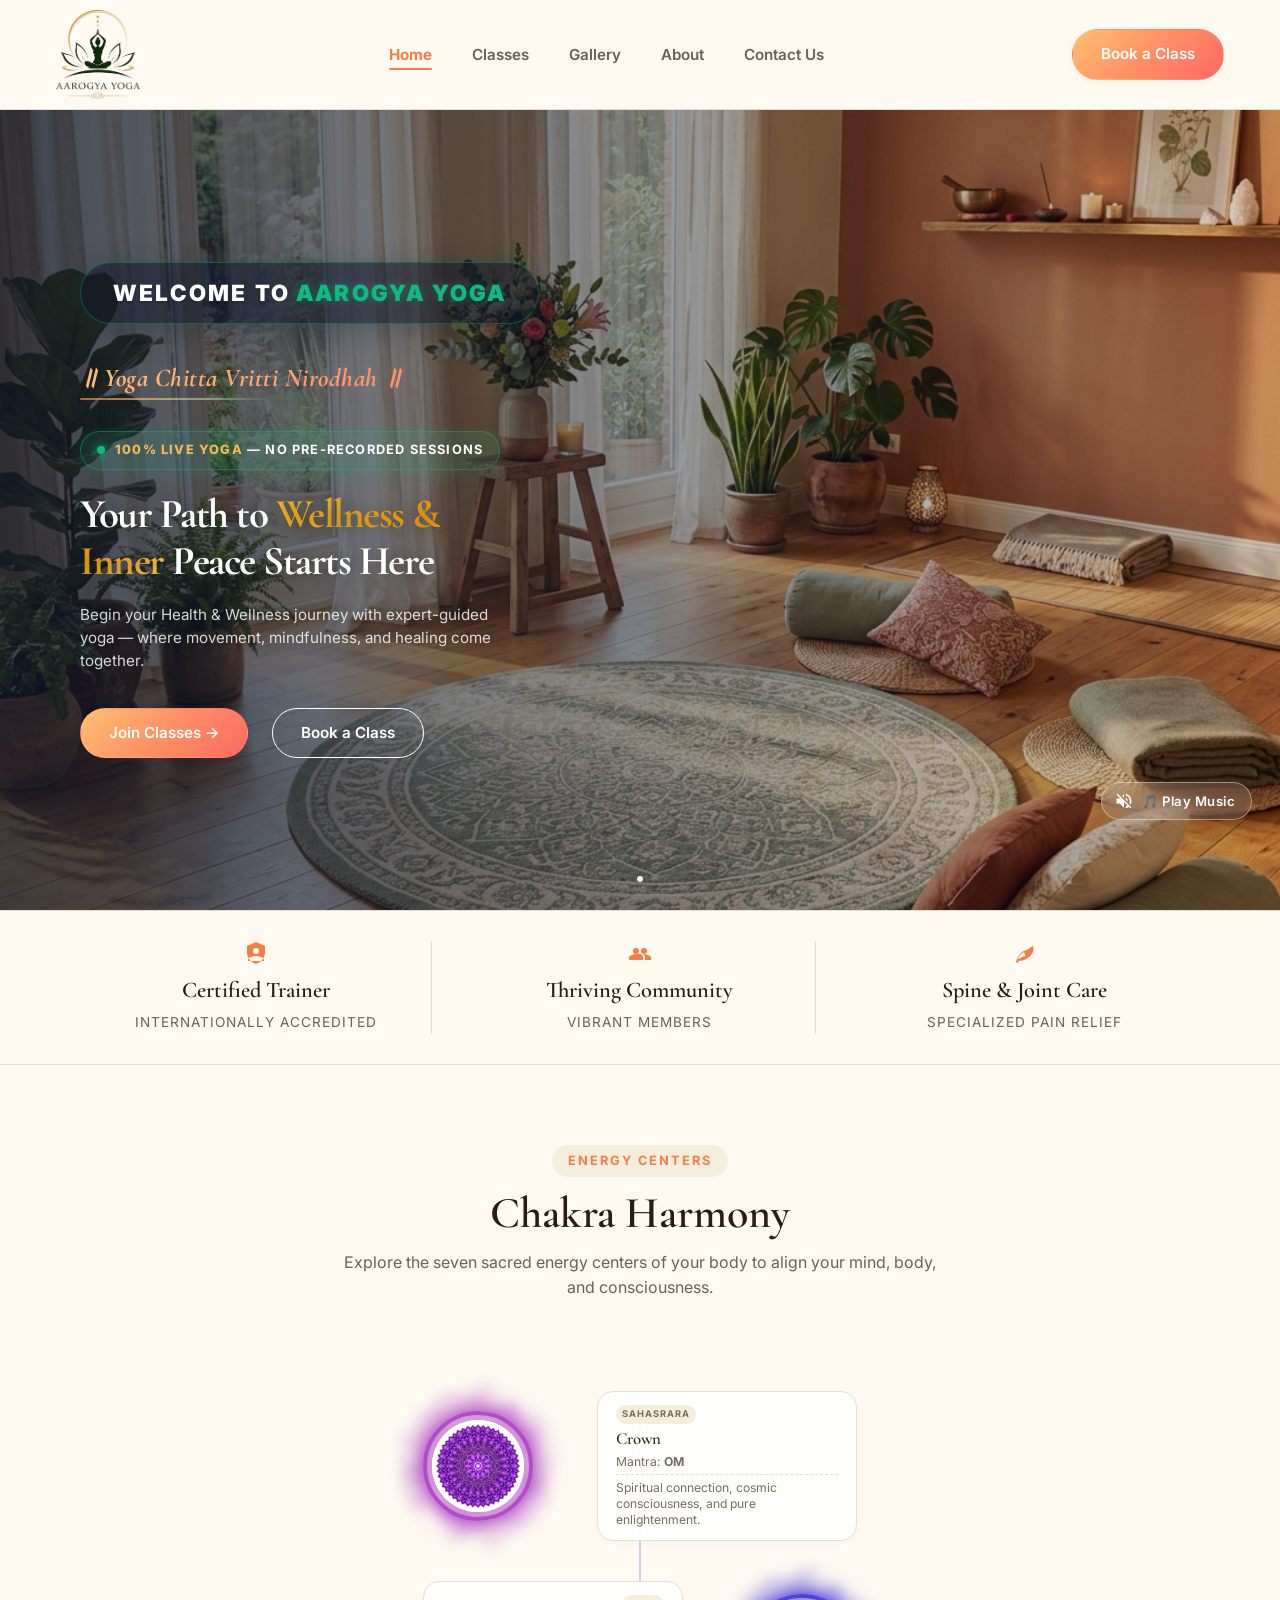
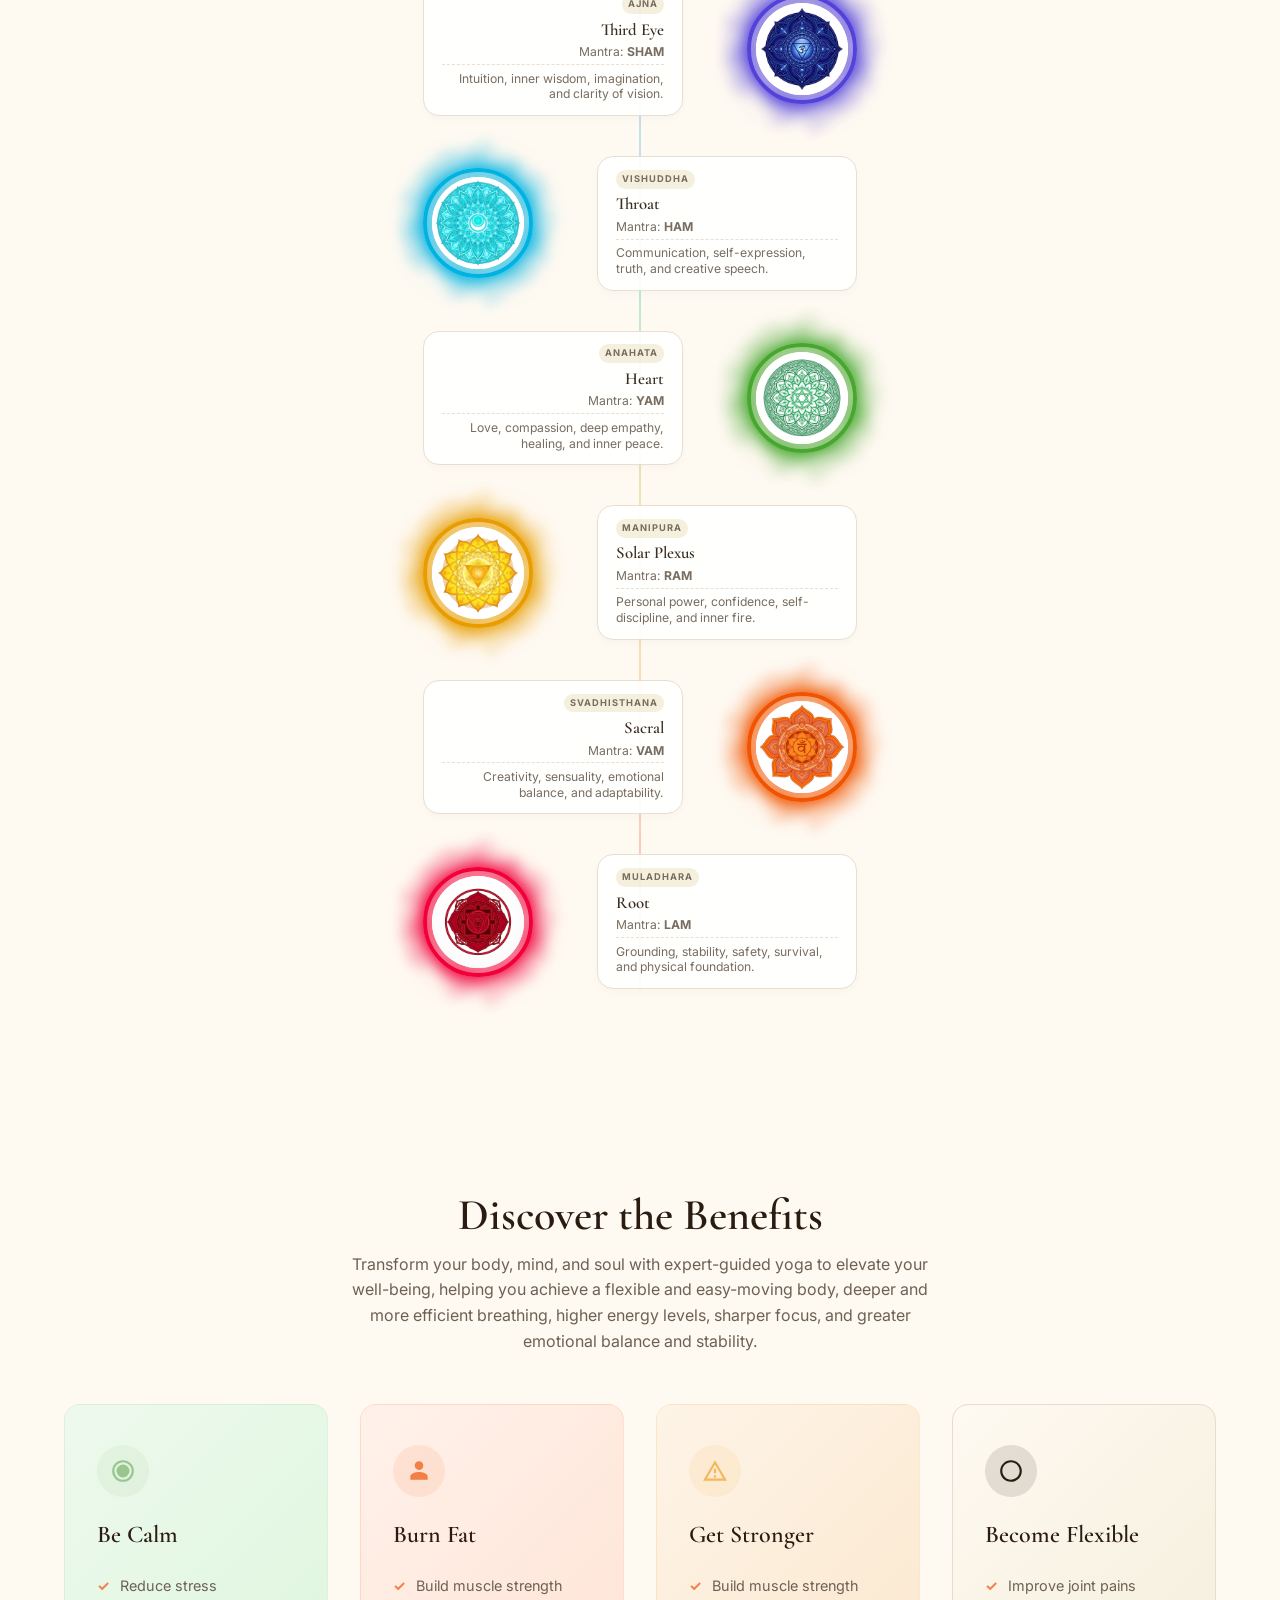
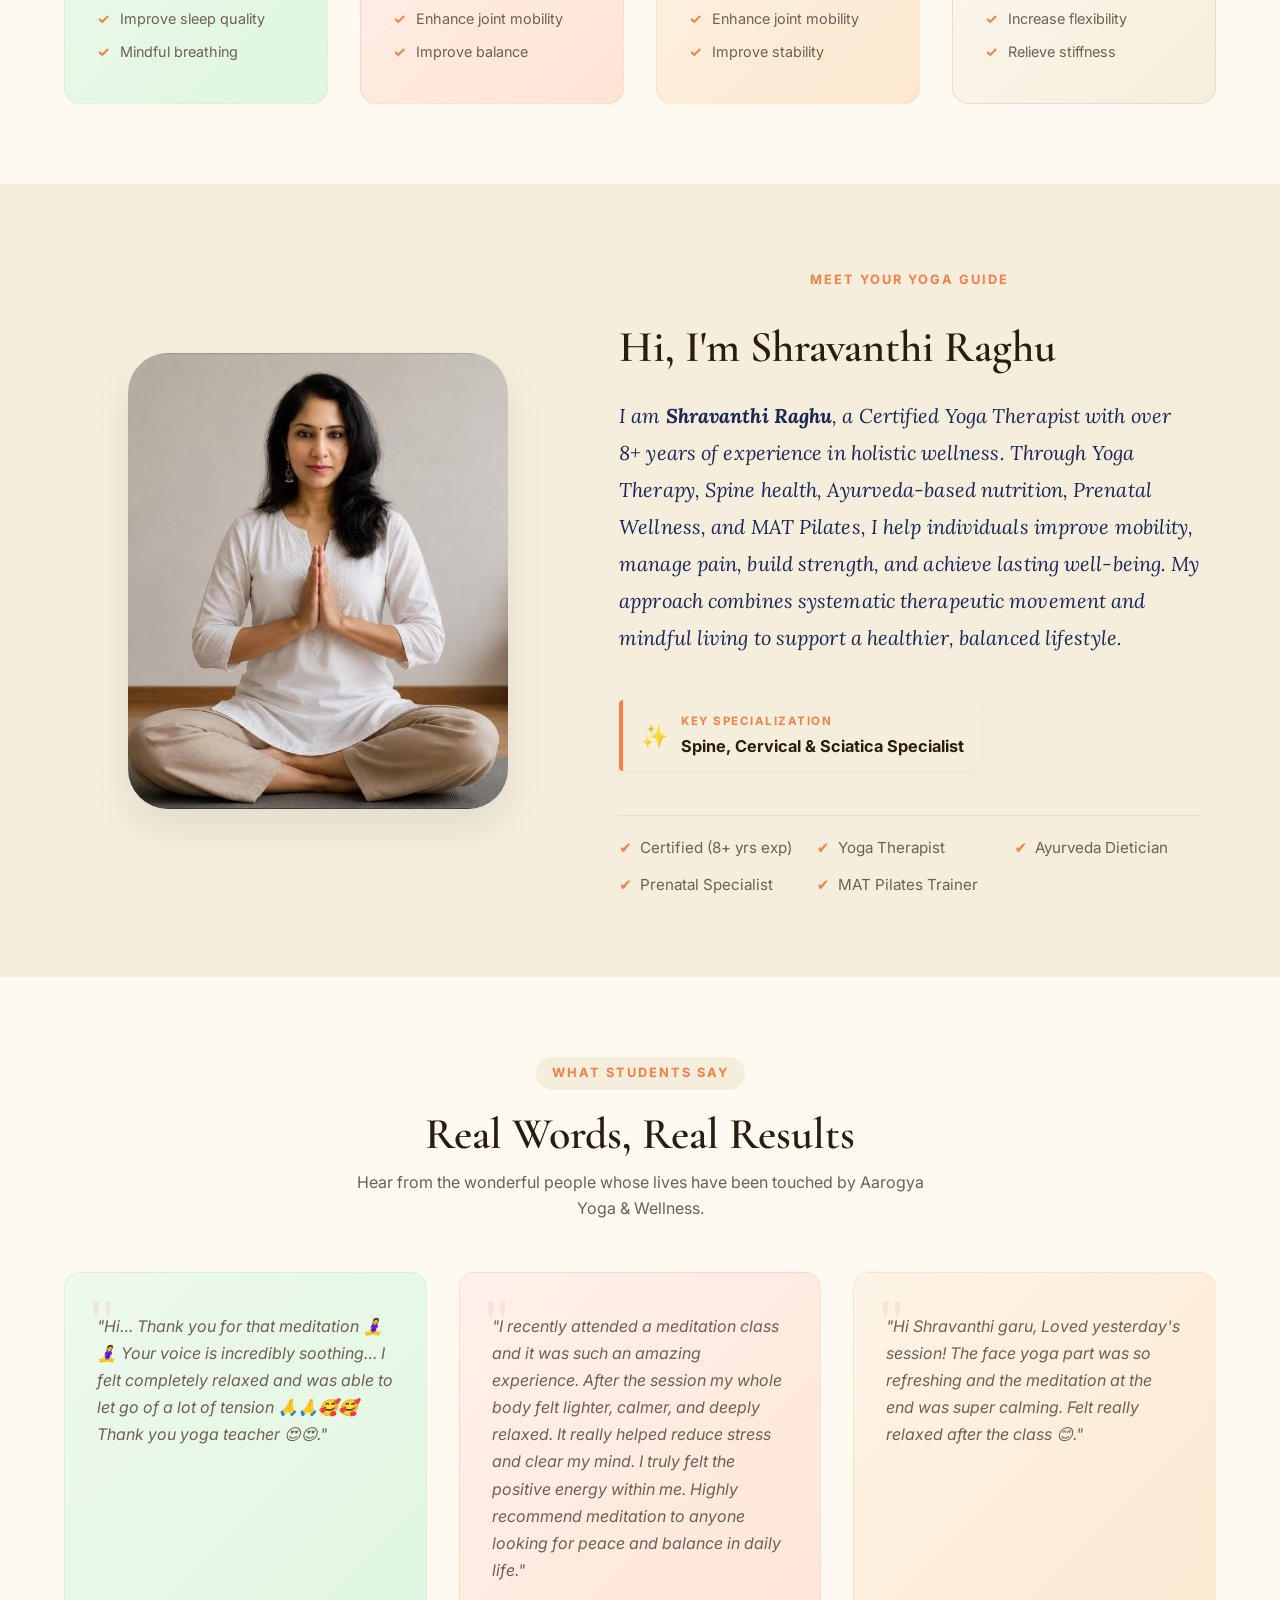
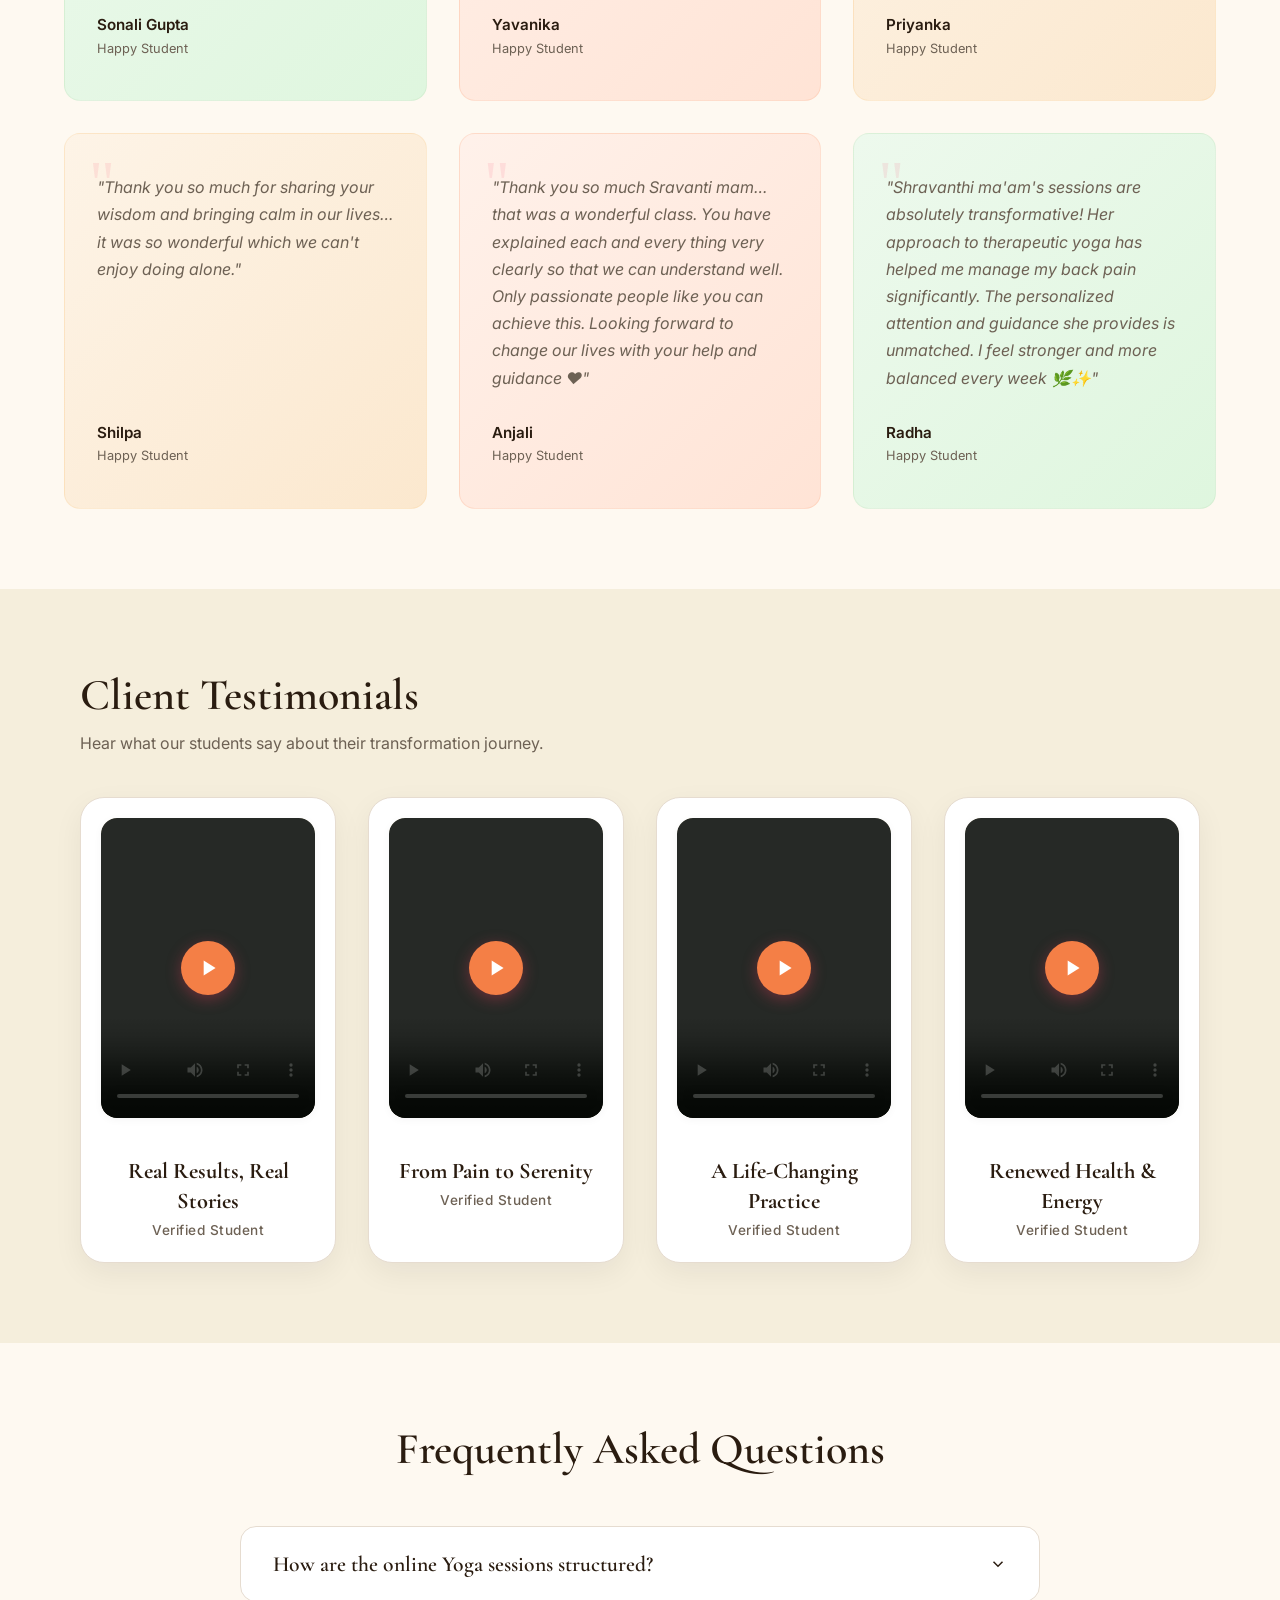
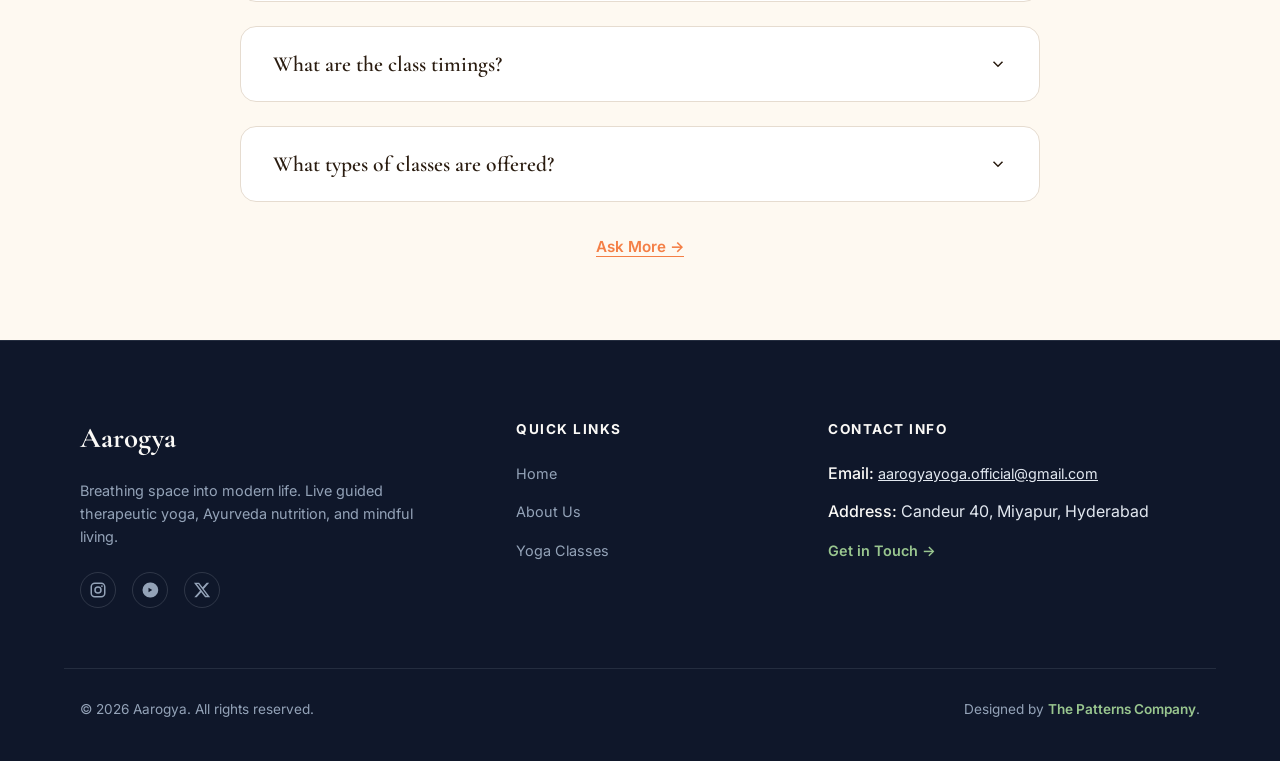
==== index.html @ 96cebb6e "j" ====
<!DOCTYPE html>
<html lang="en">

<head>
  <meta charset="UTF-8">
  <meta name="viewport" content="width=device-width, initial-scale=1.0">
  <title>Aarogya Yoga & Wellness | Expert Live Yoga Sessions</title>
  <meta name="description"
    content="Experience live-guided daily yoga, face yoga, and hormonal balance programs led by expert instructor Shravanthi Raghu.">

  <!-- CSS Stylesheet -->
  <link rel="stylesheet" href="css/style.css">

  <!-- Inline SVG Logo definitions / Font Icons alternative -->
</head>

<body>

  <!-- HEADER & NAVIGATION -->
  <header class="header-nav" id="main-header">
    <div class="container nav-container">
      <a href="index.html" class="logo" id="site-logo">
        <img src="images/logo_transparent.png" alt="Aarogya Yoga Logo" class="logo-image">
      </a>

      <nav>
        <ul class="nav-links" id="ftco-nav">
          <li class="nav-item active"><a href="index.html">Home</a></li>
          <li class="nav-item"><a href="classes.html">Classes</a></li>
          <li class="nav-item"><a href="gallery.html">Gallery</a></li>
          <li class="nav-item"><a href="about.html">About</a></li>
          <li class="nav-item"><a href="contact.html">Contact Us</a></li>
        </ul>
      </nav>

      <div class="nav-btn-container">
        <a href="contact.html" class="btn btn-nav-gold" id="book-class-btn">Book a Class</a>
      </div>

      <button class="menu-toggle" aria-label="Toggle menu" id="mobile-menu-toggle">
        <span></span>
        <span></span>
        <span></span>
      </button>
    </div>
  </header>

  <!-- HERO SECTION - Buddha Image + Ambient Yoga Music -->
  <main>
    <section class="hero-video-section" id="hero-video-section">

      <!-- Background Meditation Video -->
      <div class="hero-video-wrapper">
        <video autoplay loop muted playsinline id="hero-bg-video" poster="images/yoga_room_bg.png">
          <source src="images/meditation-video.mp4" type="video/mp4">
          Your browser does not support the video tag.
        </video>
      </div>

      <!-- Gradient overlay for readability -->
      <div class="hero-video-overlay"></div>

      <!-- Floating live flowers and leaves (CSS-animated) -->
      <div class="hero-particles" aria-hidden="true">
        <span class="particle leaf p1">🍃</span>
        <span class="particle petal p2">🌸</span>
        <span class="particle leaf p3">🌿</span>
        <span class="particle petal p4">🪷</span>
        <span class="particle leaf p5">🍃</span>
        <span class="particle petal p6">🌸</span>
        <span class="particle leaf p7">🌿</span>
        <span class="particle petal p8">🌺</span>
        <span class="particle leaf p9">🍃</span>
        <span class="particle petal p10">🏵️</span>
      </div>

      <!-- Hero content container for grid alignment -->
      <div class="container hero-content-container">
        <!-- Hero content on top of video (left-aligned) -->
        <div class="hero-video-content">
          <span class="hero-subtitle hero-subtitle-video">Welcome to <span class="badge-highlight-text">Aarogya
              Yoga</span></span>
          <div class="yoga-sutra-quote video-hero-sutra">॥ Yoga Chitta Vritti Nirodhah ॥</div>
          <div class="hero-badges-wrapper">
            <div class="hero-live-badge">
              <span class="live-pulse-dot"></span>
              <span class="live-badge-text"><span class="highlight-gold">100% Live Yoga</span> <span
                  class="live-badge-sub">No Pre-Recorded Sessions</span></span>
            </div>
          </div>
          <h1 class="hero-title hero-title-video">Your Path to <span class="gradient-text-gold">Wellness &amp;
              Inner</span>
            Peace</span> Starts Here</h1>
          <p class="hero-desc hero-desc-video">
            Begin your Health &amp; Wellness journey with expert-guided yoga — where movement,
            mindfulness, and healing come together.
          </p>
          <div class="hero-actions hero-actions-video">
            <a href="classes.html" class="btn btn-primary">Join Classes &rarr;</a>
            <a href="contact.html" class="btn btn-outline-white">Book a Class</a>
          </div>
        </div>
      </div>

      <!-- Sound toggle button -->
      <button class="hero-sound-btn" id="hero-sound-btn" aria-label="Toggle ambient music">
        <svg id="icon-muted" xmlns="http://www.w3.org/2000/svg" width="20" height="20" fill="currentColor"
          viewBox="0 0 24 24">
          <path
            d="M16.5 12c0-1.77-1.02-3.29-2.5-4.03v2.21l2.45 2.45c.03-.2.05-.41.05-.63zm2.5 0c0 .94-.2 1.82-.54 2.64l1.51 1.51C20.63 14.91 21 13.5 21 12c0-4.28-2.99-7.86-7-8.77v2.06c2.89.86 5 3.54 5 6.71zM4.27 3L3 4.27 7.73 9H3v6h4l5 5v-6.73l4.25 4.25c-.67.52-1.42.93-2.25 1.18v2.06c1.38-.31 2.63-.95 3.69-1.81L19.73 21 21 19.73l-9-9L4.27 3zM12 4L9.91 6.09 12 8.18V4z" />
        </svg>
        <svg id="icon-unmuted" xmlns="http://www.w3.org/2000/svg" width="20" height="20" fill="currentColor"
          viewBox="0 0 24 24" style="display:none;">
          <path
            d="M3 9v6h4l5 5V4L7 9H3zm13.5 3c0-1.77-1.02-3.29-2.5-4.03v8.05c1.48-.73 2.5-2.25 2.5-4.02zM14 3.23v2.06c2.89.86 5 3.54 5 6.71s-2.11 5.85-5 6.71v2.06c4.01-.91 7-4.49 7-8.77s-2.99-7.86-7-8.77z" />
        </svg>
        <span id="sound-label">🎵 Play Music</span>
      </button>

      <!-- Scroll indicator -->
      <div class="hero-scroll-indicator">
        <div class="scroll-dot"></div>
      </div>
    </section>

    <!-- TRUST BADGES / BANNER -->
    <section class="trust-banner">
      <div class="container trust-grid">
        <div class="trust-item">
          <svg class="trust-icon" viewBox="0 0 24 24">
            <path
              d="M12,1L3,5V11C3,16.55 6.84,21.74 12,23C17.16,21.74 21,16.55 21,11V5L12,1M12,7A3,3 0 0,1 15,10A3,3 0 0,1 12,13A3,3 0 0,1 9,10A3,3 0 0,1 12,7M12,15C14.67,15 20,16.33 20,19V20H4V19C4,16.33 9.67,15 12,15Z" />
          </svg>
          <h3 class="trust-title">Certified Trainer</h3>
          <span class="trust-desc">Internationally Accredited</span>
        </div>
        <div class="trust-item">
          <svg class="trust-icon" viewBox="0 0 24 24">
            <path
              d="M16,13C15.71,13 15.38,13 15.03,13.05C16.19,13.89 17,15 17,16.5V19H23V16.5C23,14.67 19.33,13.75 16,13M8,13C4.67,13.75 1,14.67 1,16.5V19H15V16.5C15,15 14.19,13.89 13.03,13.05C12.68,13 12.35,13 12,13H8M8,7A3,3 0 0,0 5,10A3,3 0 0,0 8,13A3,3 0 0,0 11,10A3,3 0 0,0 8,7M16,7A3,3 0 0,0 13,10A3,3 0 0,0 16,13A3,3 0 0,0 19,10A3,3 0 0,0 16,7Z" />
          </svg>
          <h3 class="trust-title">Thriving Community</h3>
          <span class="trust-desc">Vibrant Members</span>
        </div>
        <div class="trust-item">
          <svg class="trust-icon" viewBox="0 0 24 24">
            <path
              d="M17,8C8,10 5.9,16.17 3.82,21.34L5.71,22L6.58,20C12,20 18,17 21,11C22,9 21,5 21,5C21,5 17,7 17,8M6,18C6.6,15.5 8.76,12.72 12,11C12.5,12.5 13,14 13.5,15C9.88,16.12 7.62,17.41 6,18Z" />
          </svg>
          <h3 class="trust-title">Spine &amp; Joint Care</h3>
          <span class="trust-desc">Specialized Pain Relief</span>
        </div>
      </div>
    </section>

    <!-- SEVEN CHAKRAS SECTION -->
    <section class="chakras-section section-padding" id="chakras-section">
      <div class="container">
        <div class="section-header">
          <span class="hero-subtitle">Energy Centers</span>
          <h2 class="section-title">Chakra Harmony</h2>
          <p class="section-subtitle">
            Explore the seven sacred energy centers of your body to align your mind, body, and consciousness.
          </p>
        </div>

        <!-- Vertical layout wrapper -->
        <div class="chakras-vertical-container">

          <!-- Chakra 7: Crown (Sahasrara) -->
          <div class="chakra-row crown" data-chakra="crown">
            <div class="chakra-img-wrapper">
              <img src="images/sahasrara_crown.png" alt="Sahasrara Crown Chakra" class="chakra-image">
            </div>
            <div class="chakra-card-compact">
              <div class="chakra-badge">Sahasrara</div>
              <h3 class="chakra-name">Crown</h3>
              <p class="chakra-short-info">Mantra: <strong>OM</strong></p>
              <p class="chakra-desc">Spiritual connection, cosmic consciousness, and pure enlightenment.</p>
            </div>
          </div>

          <!-- Chakra 6: Third Eye (Ajna) -->
          <div class="chakra-row third-eye" data-chakra="third-eye">
            <div class="chakra-img-wrapper">
              <img src="images/ajna_thirdeye.png" alt="Ajna Third Eye Chakra" class="chakra-image">
            </div>
            <div class="chakra-card-compact">
              <div class="chakra-badge">Ajna</div>
              <h3 class="chakra-name">Third Eye</h3>
              <p class="chakra-short-info">Mantra: <strong>SHAM</strong></p>
              <p class="chakra-desc">Intuition, inner wisdom, imagination, and clarity of vision.</p>
            </div>
          </div>

          <!-- Chakra 5: Throat (Vishuddha) -->
          <div class="chakra-row throat" data-chakra="throat">
            <div class="chakra-img-wrapper">
              <img src="images/vishuddha_throat.png" alt="Vishuddha Throat Chakra" class="chakra-image">
            </div>
            <div class="chakra-card-compact">
              <div class="chakra-badge">Vishuddha</div>
              <h3 class="chakra-name">Throat</h3>
              <p class="chakra-short-info">Mantra: <strong>HAM</strong></p>
              <p class="chakra-desc">Communication, self-expression, truth, and creative speech.</p>
            </div>
          </div>

          <!-- Chakra 4: Heart (Anahata) -->
          <div class="chakra-row heart" data-chakra="heart">
            <div class="chakra-img-wrapper">
              <img src="images/anahata_heart.png" alt="Anahata Heart Chakra" class="chakra-image">
            </div>
            <div class="chakra-card-compact">
              <div class="chakra-badge">Anahata</div>
              <h3 class="chakra-name">Heart</h3>
              <p class="chakra-short-info">Mantra: <strong>YAM</strong></p>
              <p class="chakra-desc">Love, compassion, deep empathy, healing, and inner peace.</p>
            </div>
          </div>

          <!-- Chakra 3: Solar Plexus (Manipura) -->
          <div class="chakra-row solar-plexus" data-chakra="solar-plexus">
            <div class="chakra-img-wrapper">
              <img src="images/manipura_solarplexus.png" alt="Manipura Solar Plexus Chakra" class="chakra-image">
            </div>
            <div class="chakra-card-compact">
              <div class="chakra-badge">Manipura</div>
              <h3 class="chakra-name">Solar Plexus</h3>
              <p class="chakra-short-info">Mantra: <strong>RAM</strong></p>
              <p class="chakra-desc">Personal power, confidence, self-discipline, and inner fire.</p>
            </div>
          </div>

          <!-- Chakra 2: Sacral (Svadhisthana) -->
          <div class="chakra-row sacral" data-chakra="sacral">
            <div class="chakra-img-wrapper">
              <img src="images/svadhisthana_sacral.png" alt="Svadhisthana Sacral Chakra" class="chakra-image">
            </div>
            <div class="chakra-card-compact">
              <div class="chakra-badge">Svadhisthana</div>
              <h3 class="chakra-name">Sacral</h3>
              <p class="chakra-short-info">Mantra: <strong>VAM</strong></p>
              <p class="chakra-desc">Creativity, sensuality, emotional balance, and adaptability.</p>
            </div>
          </div>

          <!-- Chakra 1: Root (Muladhara) -->
          <div class="chakra-row root" data-chakra="root">
            <div class="chakra-img-wrapper">
              <img src="images/muladhara_root.png" alt="Muladhara Root Chakra" class="chakra-image">
            </div>
            <div class="chakra-card-compact">
              <div class="chakra-badge">Muladhara</div>
              <h3 class="chakra-name">Root</h3>
              <p class="chakra-short-info">Mantra: <strong>LAM</strong></p>
              <p class="chakra-desc">Grounding, stability, safety, survival, and physical foundation.</p>
            </div>
          </div>

        </div>
      </div>
    </section>

    <!-- DISCOVER THE BENEFITS -->
    <section class="container section-padding">
      <div class="section-header">
        <h2 class="section-title">Discover the Benefits</h2>
        <p class="section-subtitle">
          Transform your body, mind, and soul with expert-guided yoga to elevate your well-being, helping you achieve a
          flexible and easy-moving body, deeper and more efficient breathing, higher energy levels, sharper focus, and
          greater emotional balance and stability.
        </p>
      </div>

      <div class="benefits-grid">
        <!-- Card 1 -->
        <div class="benefit-card">
          <div class="benefit-icon-wrapper calm">
            <svg class="benefit-icon" viewBox="0 0 24 24">
              <path
                d="M12,2A10,10 0 0,0 2,12A10,10 0 0,0 12,22A10,10 0 0,0 22,12A10,10 0 0,0 12,2M12,4A8,8 0 0,1 20,12A8,8 0 0,1 12,20A8,8 0 0,1 4,12A8,8 0 0,1 12,4M12,6A6,6 0 0,0 6,12A6,6 0 0,0 12,18A6,6 0 0,0 18,12A6,6 0 0,0 12,6Z" />
            </svg>
          </div>
          <h3>Be Calm</h3>
          <ul class="benefit-list">
            <li>Reduce stress</li>
            <li>Improve sleep quality</li>
            <li>Mindful breathing</li>
          </ul>
        </div>
        <!-- Card 2 -->
        <div class="benefit-card">
          <div class="benefit-icon-wrapper fat">
            <svg class="benefit-icon" viewBox="0 0 24 24">
              <path
                d="M12,3A4,4 0 0,0 8,7C8,9.21 9.79,11 12,11A4,4 0 0,0 16,7A4,4 0 0,0 12,3M12,13C9.33,13 4,14.33 4,17V20H20V17C20,14.33 14.67,13 12,13Z" />
            </svg>
          </div>
          <h3>Burn Fat</h3>
          <ul class="benefit-list">
            <li>Build muscle strength</li>
            <li>Enhance joint mobility</li>
            <li>Improve balance</li>
          </ul>
        </div>
        <!-- Card 3 -->
        <div class="benefit-card">
          <div class="benefit-icon-wrapper strong">
            <svg class="benefit-icon" viewBox="0 0 24 24">
              <path d="M12,2L1,21H23L12,2M12,6L19.53,19H4.47L12,6M11,10V14H13V10H11M11,16V18H13V16H11Z" />
            </svg>
          </div>
          <h3>Get Stronger</h3>
          <ul class="benefit-list">
            <li>Build muscle strength</li>
            <li>Enhance joint mobility</li>
            <li>Improve stability</li>
          </ul>
        </div>
        <!-- Card 4 -->
        <div class="benefit-card">
          <div class="benefit-icon-wrapper flex">
            <svg class="benefit-icon" viewBox="0 0 24 24">
              <path
                d="M12,2C6.47,2 2,6.47 2,12C2,17.53 6.47,22 12,22C17.53,22 22,17.53 22,12C22,6.47 17.53,2 12,2M12,20C7.59,20 4,16.41 4,12C4,7.59 7.59,4 12,4C16.41,4 20,7.59 20,12C20,16.41 16.41,20 12,20Z" />
            </svg>
          </div>
          <h3>Become Flexible</h3>
          <ul class="benefit-list">
            <li>Improve joint pains</li>
            <li>Increase flexibility</li>
            <li>Relieve stiffness</li>
          </ul>
        </div>
      </div>
    </section>

    <!-- MEET YOUR YOGA GUIDE -->
    <section class="bg-secondary-section section-padding">
      <div class="container guide-section">
        <div class="guide-images">
          <div
            style="width: 100%; max-width: 380px; aspect-ratio: 1/1.2; border-radius: var(--border-radius-xl); overflow: hidden; box-shadow: var(--shadow-lg);">
            <img src="images/image5_home.jpeg" alt="Shravanthi Raghu" style="width: 100%; height: 100%; object-fit: cover;">
          </div>
        </div>
        <div class="guide-content">
          <span class="hero-subtitle">Meet your yoga guide</span>
          <h2 class="section-title">Hi, I'm Shravanthi Raghu</h2>
          <p class="guide-bio-highlight">
            I am <strong>Shravanthi Raghu</strong>, a Certified Yoga Therapist with over <span
              style="white-space: nowrap;">8+ years</span> of experience in
            holistic wellness. Through Yoga Therapy, Spine health, Ayurveda-based nutrition, Prenatal Wellness, and MAT
            Pilates, I
            help individuals improve mobility, manage pain, build strength, and achieve lasting well-being. My approach
            combines systematic therapeutic movement and mindful living to support a healthier, balanced lifestyle.
          </p>

          <div class="specialty-highlight-card"
            style="display: flex; align-items: center; gap: 12px; background: var(--color-primary-light); border-left: 4px solid var(--color-primary); padding: 12px 18px; border-radius: 4px var(--border-radius-md) var(--border-radius-md) 4px; margin-top: 1.25rem; box-shadow: var(--shadow-sm); width: fit-content; max-width: 100%;">
            <div
              style="font-size: 1.4rem; color: var(--color-primary); display: flex; align-items: center; justify-content: center; flex-shrink: 0;">
              ✨
            </div>
            <div style="text-align: left;">
              <span
                style="font-size: 0.72rem; font-weight: 700; text-transform: uppercase; letter-spacing: 1.5px; color: var(--color-primary); display: block; margin-bottom: 2px;">Key
                Specialization</span>
              <strong style="font-size: 1.02rem; color: var(--color-text); font-weight: 700;">Spine, Cervical &amp;
                Sciatica Specialist</strong>
            </div>
          </div>

          <div class="guide-specs"
            style="display: grid; grid-template-columns: repeat(auto-fit, minmax(180px, 1fr)); gap: 12px; width: 100%; margin-top: 1.25rem; border-top: 1px solid var(--color-border); padding-top: 1.25rem;">
            <div class="spec-item"
              style="display: flex; align-items: center; gap: 8px; font-size: 0.95rem; color: var(--color-text-muted);">
              <span style="color: var(--color-primary); font-weight: bold;">✔</span>
              <span>Certified (8+ yrs exp)</span>
            </div>
            <div class="spec-item"
              style="display: flex; align-items: center; gap: 8px; font-size: 0.95rem; color: var(--color-text-muted);">
              <span style="color: var(--color-primary); font-weight: bold;">✔</span>
              <span>Yoga Therapist</span>
            </div>
            <div class="spec-item"
              style="display: flex; align-items: center; gap: 8px; font-size: 0.95rem; color: var(--color-text-muted);">
              <span style="color: var(--color-primary); font-weight: bold;">✔</span>
              <span>Ayurveda Dietician</span>
            </div>
            <div class="spec-item"
              style="display: flex; align-items: center; gap: 8px; font-size: 0.95rem; color: var(--color-text-muted);">
              <span style="color: var(--color-primary); font-weight: bold;">✔</span>
              <span>Prenatal Specialist</span>
            </div>
            <div class="spec-item"
              style="display: flex; align-items: center; gap: 8px; font-size: 0.95rem; color: var(--color-text-muted);">
              <span style="color: var(--color-primary); font-weight: bold;">✔</span>
              <span>MAT Pilates Trainer</span>
            </div>
          </div>
        </div>
      </div>
    </section>

    <!-- TESTIMONIALS -->
    <section class="container section-padding">
      <div class="section-header testimonials-section-header">
        <span class="hero-subtitle">What Students Say</span>
        <h2 class="section-title">Real Words, Real Results</h2>
        <p class="section-subtitle">Hear from the wonderful people whose lives have been touched by Aarogya Yoga &
          Wellness.</p>
      </div>

      <div class="testimonials-grid">
        <!-- Testimonial 1 -->
        <div class="testimonial-card">
          <div class="quote-icon">"</div>
          <p class="testimonial-text">
            "Hi… Thank you for that meditation 🧘‍♀️🧘‍♀️
            Your voice is incredibly soothing…
            I felt completely relaxed and was able to let go of a lot of tension 🙏🙏🥰🥰
            Thank you yoga teacher 😍😍."
          </p>
          <div class="testimonial-user">
            <div class="testimonial-info">
              <h4>Sonali Gupta</h4>
              <span>Happy Student</span>
            </div>
          </div>
        </div>
        <!-- Testimonial 2 -->
        <div class="testimonial-card">
          <div class="quote-icon">"</div>
          <p class="testimonial-text">
            "I recently attended a meditation class and it was such an amazing experience. After the session
            my whole body felt lighter, calmer, and deeply relaxed. It really helped reduce stress and clear
            my mind. I truly felt the positive energy within me. Highly recommend meditation to anyone looking
            for peace and balance in daily life."
          </p>
          <div class="testimonial-user">
            <div class="testimonial-info">
              <h4>Yavanika</h4>
              <span>Happy Student</span>
            </div>
          </div>
        </div>
        <!-- Testimonial 3 -->
        <div class="testimonial-card">
          <div class="quote-icon">"</div>
          <p class="testimonial-text">
            "Hi Shravanthi garu,
            Loved yesterday's session! The face yoga part was so refreshing and
            the meditation at the end was super calming. Felt really relaxed after the class 😊."
          </p>
          <div class="testimonial-user">
            <div class="testimonial-info">
              <h4>Priyanka</h4>
              <span>Happy Student</span>
            </div>
          </div>
        </div>
        <!-- Testimonial 4 — from screenshot -->
        <div class="testimonial-card">
          <div class="quote-icon">"</div>
          <p class="testimonial-text">
            "Thank you so much for sharing your wisdom and bringing calm in our lives… it was so wonderful which we
            can't enjoy doing alone."
          </p>
          <div class="testimonial-user">
            <div class="testimonial-info">
              <h4>Shilpa</h4>
              <span>Happy Student</span>
            </div>
          </div>
        </div>
        <!-- Testimonial 5 — from screenshot -->
        <div class="testimonial-card">
          <div class="quote-icon">"</div>
          <p class="testimonial-text">
            "Thank you so much Sravanti mam… that was a wonderful class. You have explained each and every thing very
            clearly so that we can understand well. Only passionate people like you can achieve this. Looking forward to
            change our lives with your help and guidance ❤️"
          </p>
          <div class="testimonial-user">
            <div class="testimonial-info">
              <h4>Anjali</h4>
              <span>Happy Student</span>
            </div>
          </div>
        </div>
        <!-- Testimonial 6 -->
        <div class="testimonial-card">
          <div class="quote-icon">"</div>
          <p class="testimonial-text">
            "Shravanthi ma'am's sessions are absolutely transformative! Her approach to therapeutic yoga has helped me
            manage my back pain significantly. The personalized attention and guidance she provides is unmatched. I feel
            stronger and more balanced every week 🌿✨"
          </p>
          <div class="testimonial-user">
            <div class="testimonial-info">
              <h4>Radha</h4>
              <span>Happy Student</span>
            </div>
          </div>
        </div>
      </div>
    </section>

    <!-- TESTIMONIAL VIDEOS -->
    <section class="bg-secondary-section section-padding">
      <div class="container">
        <div class="videos-header-container">
          <div class="section-header">
            <h2 class="section-title">Client Testimonials</h2>
            <p class="section-subtitle">Hear what our students say about their transformation journey.</p>
          </div>
        </div>

        <div class="videos-grid">
          <!-- Testimonial Video 1 -->
          <div class="video-card testimonial-video-card">
            <div class="video-thumbnail-wrapper testimonial-video-wrapper">
              <video src="images/client-video.mp4" controls preload="metadata" playsinline
                aria-label="Client Testimonial Video 1"></video>
              <div class="video-overlay-play">
                <div class="play-icon-circle">
                  <svg viewBox="0 0 24 24" width="26" height="26" fill="currentColor">
                    <path d="M8 5v14l11-7z" />
                  </svg>
                </div>
              </div>
            </div>
            <div class="testimonial-video-body">
              <h3 class="video-title">Real Results, Real Stories</h3>
              <span class="testimonial-video-tag">Verified Student</span>
            </div>
          </div>
          <!-- Testimonial Video 2 -->
          <div class="video-card testimonial-video-card">
            <div class="video-thumbnail-wrapper testimonial-video-wrapper">
              <video src="images/client-video1.mp4" controls preload="metadata" playsinline
                aria-label="Client Testimonial Video 2"></video>
              <div class="video-overlay-play">
                <div class="play-icon-circle">
                  <svg viewBox="0 0 24 24" width="26" height="26" fill="currentColor">
                    <path d="M8 5v14l11-7z" />
                  </svg>
                </div>
              </div>
            </div>
            <div class="testimonial-video-body">
              <h3 class="video-title">From Pain to Serenity</h3>
              <span class="testimonial-video-tag">Verified Student</span>
            </div>
          </div>
          <!-- Testimonial Video 3 -->
          <div class="video-card testimonial-video-card">
            <div class="video-thumbnail-wrapper testimonial-video-wrapper">
              <video class="video-align-top" src="images/client-video2.mp4" controls preload="metadata" playsinline
                aria-label="Client Testimonial Video 3"></video>
              <div class="video-overlay-play">
                <div class="play-icon-circle">
                  <svg viewBox="0 0 24 24" width="26" height="26" fill="currentColor">
                    <path d="M8 5v14l11-7z" />
                  </svg>
                </div>
              </div>
            </div>
            <div class="testimonial-video-body">
              <h3 class="video-title">A Life-Changing Practice</h3>
              <span class="testimonial-video-tag">Verified Student</span>
            </div>
          </div>
          <!-- Testimonial Video 4 -->
          <div class="video-card testimonial-video-card">
            <div class="video-thumbnail-wrapper testimonial-video-wrapper">
              <video class="video-align-top" src="images/client-video3.mp4" controls preload="metadata" playsinline
                aria-label="Client Testimonial Video 4"></video>
              <div class="video-overlay-play">
                <div class="play-icon-circle">
                  <svg viewBox="0 0 24 24" width="26" height="26" fill="currentColor">
                    <path d="M8 5v14l11-7z" />
                  </svg>
                </div>
              </div>
            </div>
            <div class="testimonial-video-body">
              <h3 class="video-title">Renewed Health &amp; Energy</h3>
              <span class="testimonial-video-tag">Verified Student</span>
            </div>
          </div>
        </div>
      </div>
    </section>

    <!-- FREQUENTLY ASKED QUESTIONS -->
    <section class="container section-padding">
      <div class="section-header">
        <h2 class="section-title">Frequently Asked Questions</h2>
      </div>

      <div class="faq-container">
        <!-- FAQ 1 -->
        <div class="faq-item">
          <button class="faq-question-btn">
            How are the online Yoga sessions structured?
            <svg class="faq-arrow" viewBox="0 0 24 24" fill="none" stroke="currentColor" stroke-width="2">
              <path d="M6 9l6 6 6-6" />
            </svg>
          </button>
          <div class="faq-answer">
            <div class="faq-answer-inner">
              Our online sessions are conducted live via Zoom, using high-definition video streaming for a seamless
              interactive experience. Each session begins with a brief breathing exercise (pranayama), followed by a
              guided yoga flow tailored to the class level, and concludes with guided relaxation (savasana). You will
              receive feedback and adjustments in real time.
            </div>
          </div>
        </div>
        <!-- FAQ 2 -->
        <div class="faq-item">
          <button class="faq-question-btn">
            What are the class timings?
            <svg class="faq-arrow" viewBox="0 0 24 24" fill="none" stroke="currentColor" stroke-width="2">
              <path d="M6 9l6 6 6-6" />
            </svg>
          </button>
          <div class="faq-answer">
            <div class="faq-answer-inner">
              We offer multiple time slots throughout the day to fit different schedules: morning sessions run from 6:00
              AM to 7:15 AM, and late-morning sessions from 10:00 AM to 11:15 AM. Active members can attend any slot.
            </div>
          </div>
        </div>
        <!-- FAQ 3 -->
        <div class="faq-item">
          <button class="faq-question-btn">
            What types of classes are offered?
            <svg class="faq-arrow" viewBox="0 0 24 24" fill="none" stroke="currentColor" stroke-width="2">
              <path d="M6 9l6 6 6-6" />
            </svg>
          </button>
          <div class="faq-answer">
            <div class="faq-answer-inner">
              We offer a wide variety of classes, including Daily Yoga (Hatha, Ashtanga & Vinyasa Flow), Face Yoga (for
              natural rejuvenation and tone), and specialized Women's Wellness programs (focusing on hormonal balance,
              PCOD/PCOS, and pre/post-natal care).
            </div>
          </div>
        </div>
      </div>

      <div class="faq-more-link">
        <a href="about.html">Ask More &rarr;</a>
      </div>
    </section>
  </main>

  <!-- FOOTER -->
  <footer>
    <div class="container footer-grid">
      <div class="footer-column">
        <h1 class="footer-logo">Aarogya</h1>
        <p class="footer-desc">
          Breathing space into modern life. Live guided therapeutic yoga, Ayurveda nutrition, and mindful living.
        </p>
        <div class="footer-socials">
          <a href="#" class="social-link" aria-label="Instagram">
            <svg width="18" height="18" fill="currentColor" viewBox="0 0 24 24">
              <path
                d="M7.8,2H16.2C19.4,2 22,4.6 22,7.8V16.2A5.8,5.8 0 0,1 16.2,22H7.8C4.6,22 2,19.4 2,16.2V7.8A5.8,5.8 0 0,1 7.8,2M7.6,4A3.6,3.6 0 0,0 4,7.6V16.4A3.6,3.6 0 0,0 7.6,20H16.4A3.6,3.6 0 0,0 20,16.4V7.6A3.6,3.6 0 0,0 16.4,4H7.6M12,7A5,5 0 0,1 17,12A5,5 0 0,1 12,17A5,5 0 0,1 7,12A5,5 0 0,1 12,7M12,9A3,3 0 0,0 9,12A3,3 0 0,0 12,15A3,3 0 0,0 15,12A3,3 0 0,0 12,9M17.25,5.5A1.25,1.25 0 0,1 18.5,6.75A1.25,1.25 0 0,1 17.25,8A1.25,1.25 0 0,1 16,6.75A1.25,1.25 0 0,1 17.25,5.5Z" />
            </svg>
          </a>
          <a href="#" class="social-link" aria-label="YouTube">
            <svg width="18" height="18" fill="currentColor" viewBox="0 0 24 24">
              <path
                d="M23,12A10,10 0 0,0 12,2A10,10 0 0,0 2,12A10,10 0 0,0 12,22A10,10 0 0,0 23,12M10,15V9L15,12L10,15Z" />
            </svg>
          </a>
          <a href="#" class="social-link" aria-label="X (formerly Twitter)">
            <svg width="18" height="18" fill="currentColor" viewBox="0 0 24 24">
              <path
                d="M18.244 2.25h3.308l-7.227 8.26 8.502 11.24H16.17l-5.214-6.817L4.99 21.75H1.68l7.73-8.835L1.254 2.25H8.08l4.713 6.231zm-1.161 17.52h1.833L7.084 4.126H5.117z" />
            </svg>
          </a>
        </div>
      </div>

      <div class="footer-column">
        <h3>Quick Links</h3>
        <ul class="footer-links">
          <li><a href="index.html">Home</a></li>
          <li><a href="about.html">About Us</a></li>
          <li><a href="classes.html">Yoga Classes</a></li>
        </ul>
      </div>



      <div class="footer-column">
        <h3>Contact Info</h3>
        <ul class="footer-links" style="pointer-events: none;">
          <li><span style="color: #FAF9F6; font-weight: 500;">Email:</span> <a
              href="mailto:aarogyayoga.official@gmail.com"
              style="pointer-events: auto; color: inherit; text-decoration: underline;">aarogyayoga.official@gmail.com</a>
          </li>
          <li><span style="color: #FAF9F6; font-weight: 500;">Address:</span> Candeur 40, Miyapur, Hyderabad</li>
          <li><a href="contact.html" style="pointer-events: auto; color: var(--color-accent); font-weight: 600;">Get in
              Touch &rarr;</a></li>
        </ul>
      </div>
    </div>

    <div class="container footer-bottom">
      <p>&copy; 2026 Aarogya. All rights reserved.</p>
      <p>Designed by <a href="https://thepatternscompany.com/" target="_blank" rel="noopener noreferrer"
          class="designer-link">The Patterns Company</a>.</p>
    </div>
  </footer>

  <!-- SVG Filter for Chakra Energy Vortex Displacement (creates wispy, turbulent energy flares) -->
  <svg width="0" height="0" style="position: absolute; pointer-events: none; visibility: hidden;">
    <defs>
      <filter id="chakra-energy-vortex" x="-50%" y="-50%" width="200%" height="200%">
        <!-- Turbulence creates organic fractal noise texture -->
        <feTurbulence type="fractalNoise" baseFrequency="0.04" numOctaves="3" result="noise" />
        <!-- Displacement map warps the gradients based on the noise map to generate flame-like tendrils -->
        <feDisplacementMap in="SourceGraphic" in2="noise" scale="35" xChannelSelector="R" yChannelSelector="G" />
      </filter>
    </defs>
  </svg>

  <!-- Scripts -->
  <script src="js/main.js"></script>
</body>

</html>
---- css/style.css ----
/* 
 * Aarogya Yoga - Master Stylesheet
 * Custom, premium, and responsive design system.
 */

@import url('https://fonts.googleapis.com/css2?family=Cormorant+Garamond:ital,wght@0,300;0,400;0,500;0,600;0,700;1,300;1,400;1,500&family=Playfair+Display:ital,wght@0,400;0,500;0,600;0,700;1,400&family=Lora:ital,wght@0,400;0,500;0,600;0,700;1,400&family=Inter:wght@300;400;500;600;700&family=Plus+Jakarta+Sans:wght@300;400;500;600;700;800&display=swap');

/* --- DESIGN SYSTEM TOKENS --- */
:root {
  --color-bg: oklch(0.985 0.012 80);
  /* Warm cream/sage/gold yoga background */
  --color-bg-secondary: oklch(0.95 0.025 90);
  /* Soft secondary background */
  --color-text: oklch(0.24 0.03 60);
  /* Deep slate/warm gray text */
  --color-text-muted: oklch(0.5 0.025 70);
  /* Muted slate text */
  --color-primary: oklch(0.72 0.16 45);
  /* Warm terracotta-gold accent */
  --color-primary-hover: oklch(0.65 0.16 35);
  /* Terracotta primary hover */
  --color-primary-light: oklch(0.95 0.025 90);
  /* Soft secondary/cream tint */
  --color-secondary: oklch(0.82 0.13 75);
  /* Soft Gold accent */
  --color-secondary-light: oklch(0.97 0.02 85);
  /* Cream light accent */
  --color-white: #ffffff;
  --color-border: oklch(0.9 0.02 75);
  /* Sleek light grey border */
  --color-accent: oklch(0.78 0.09 140);
  /* Sage green accent */

  /* Additional styling variables */
  --color-logo-bg: oklch(0.82 0.13 75 / 0.12);
  --color-icon-bg: oklch(0.72 0.16 45 / 0.1);
  --gradient-accent: linear-gradient(135deg, oklch(0.85 0.12 70), oklch(0.78 0.16 40), oklch(0.7 0.18 25));
  --gradient-accent-hover: linear-gradient(135deg, oklch(0.78 0.14 55), oklch(0.72 0.18 35));

  --font-serif: "Cormorant Garamond", "Playfair Display", Georgia, serif;
  --font-sans: "Inter", system-ui, sans-serif;
  --font-indian-yatra: 'Yatra One', cursive;
  --font-indian-vesper: 'Vesper Libre', serif;
  --font-indian-vireo: 'Vireo', serif;

  --transition-speed: 0.3s;
  --transition-ease: cubic-bezier(0.25, 0.8, 0.25, 1);

  --border-radius-sm: 8px;
  --border-radius-md: 16px;
  --border-radius-lg: 24px;
  --border-radius-xl: 40px;
  --border-radius-full: 9999px;

  --shadow-sm: 0 2px 8px rgba(15, 23, 42, 0.04);
  --shadow-md: 0 10px 30px rgba(15, 23, 42, 0.06);
  --shadow-lg: 0 20px 40px rgba(15, 23, 42, 0.08);
}

/* Utility Classes for Indian Traditional Fonts */
.font-indian-traditional {
  font-family: var(--font-indian-yatra) !important;
  font-style: normal !important;
}

.font-indian-vesper {
  font-family: var(--font-indian-vesper) !important;
}

.font-indian-vireo {
  font-family: var(--font-indian-vireo) !important;
}

/* --- GLOBAL RESET & BASE --- */
* {
  margin: 0;
  padding: 0;
  box-sizing: border-box;
}

html {
  scroll-behavior: smooth;
  font-size: 16px;
}

body {
  font-family: var(--font-sans);
  background-color: var(--color-bg);
  color: var(--color-text);
  line-height: 1.6;
  -webkit-font-smoothing: antialiased;
  overflow-x: hidden;
}

h1,
h2,
h3,
h4,
h5,
h6,
.serif-font {
  font-family: var(--font-serif);
  font-weight: 600;
  line-height: 1.2;
}

a {
  color: inherit;
  text-decoration: none;
  transition: all var(--transition-speed) var(--transition-ease);
}

img {
  max-width: 100%;
  height: auto;
  display: block;
}

button,
input,
textarea,
select {
  font-family: inherit;
  font-size: inherit;
  outline: none;
}

/* --- STRUCTURE --- */
.container {
  width: 90%;
  max-width: 1200px;
  margin: 0 auto;
  padding: 0 1rem;
}

.section-padding {
  padding: 80px 0;
}

.bg-secondary-section {
  background-color: var(--color-bg-secondary);
}

.classes-online-grid {
  display: grid;
  grid-template-columns: 1fr 1fr;
  gap: 4rem;
  align-items: center;
}

.classes-online-img {
  width: 100%;
  height: 100%;
  aspect-ratio: 4 / 5.5;
  object-fit: cover;
  object-position: center;
  display: block;
  border-radius: var(--border-radius-lg);
  box-shadow: var(--shadow-md);
}

.classes-online-grid>div:first-child {
  width: 100%;
  text-align: center !important;
}

.live-online-badge-container {
  display: inline-flex;
  align-items: center;
  gap: 8px;
  background-color: var(--color-primary-light);
  color: var(--color-primary);
  font-size: 0.8rem;
  font-weight: 700;
  text-transform: uppercase;
  letter-spacing: 1.5px;
  padding: 8px 16px;
  border-radius: var(--border-radius-full);
  margin-bottom: 1.25rem;
}

.live-online-badge-container .live-dot {
  width: 8px;
  height: 8px;
  background-color: #10B981;
  border-radius: 50%;
  display: inline-block;
  animation: pulse 1.5s infinite;
}

/* --- HEADER / NAVBAR --- */
.header-nav {
  position: sticky;
  top: 0;
  z-index: 100;
  background: oklch(0.985 0.012 80 / 0.94);
  backdrop-filter: blur(16px);
  -webkit-backdrop-filter: blur(16px);
  border-bottom: 1px solid var(--color-border);
  height: 110px;
  display: flex;
  align-items: center;
  transition: background var(--transition-speed) var(--transition-ease),
    box-shadow var(--transition-speed) var(--transition-ease),
    height var(--transition-speed) var(--transition-ease);
  box-shadow: none;
}

.nav-container {
  display: flex;
  justify-content: space-between;
  align-items: center;
  width: 100%;
}

.logo {
  display: flex;
  align-items: center;
  text-decoration: none;
  background: transparent;
  padding: 0;
}

.logo span {
  color: var(--color-text) !important;
}

.logo-image {
  width: auto;
  height: 90px;
  object-fit: contain;
  transition: transform 0.3s ease, height var(--transition-speed) var(--transition-ease);
}

.logo:hover .logo-image {
  transform: scale(1.07);
}

.nav-links {
  display: flex;
  align-items: center;
  list-style: none;
  gap: 2.5rem;
}

.nav-links a {
  font-size: 0.95rem;
  font-weight: 600;
  color: var(--color-text-muted);
  position: relative;
  padding: 6px 0;
  transition: color var(--transition-speed) var(--transition-ease);
}

.nav-links a::after {
  content: '';
  position: absolute;
  bottom: 0;
  left: 0;
  width: 0;
  height: 2px;
  background: var(--color-primary);
  border-radius: var(--border-radius-full);
  transition: width var(--transition-speed) var(--transition-ease);
}

.nav-links a:hover {
  color: var(--color-primary);
}

.nav-links a:hover::after {
  width: 100%;
}

.nav-links .active a {
  color: var(--color-primary);
  font-weight: 700;
}

.nav-links .active a::after {
  width: 100%;
}

/* --- DROPDOWN NAVIGATION MENU --- */
.nav-item.dropdown {
  position: relative;
}

.dropdown-toggle {
  display: flex;
  align-items: center;
  gap: 6px;
  cursor: pointer;
}

.dropdown-toggle::after {
  content: "" !important;
  position: static !important;
  display: inline-block !important;
  width: 0 !important;
  height: 0 !important;
  margin-left: 6px !important;
  vertical-align: middle !important;
  border-top: 4px solid var(--color-text-muted) !important;
  border-right: 4px solid transparent !important;
  border-left: 4px solid transparent !important;
  background-color: transparent !important;
  transition: transform var(--transition-speed) var(--transition-ease) !important;
}

.nav-item.dropdown:hover .dropdown-toggle::after,
.nav-item.dropdown.open .dropdown-toggle::after {
  transform: rotate(180deg) !important;
  border-top-color: var(--color-primary) !important;
}

.dropdown-menu {
  position: absolute;
  top: 100%;
  left: 50%;
  transform: translateX(-50%) translateY(10px);
  background-color: var(--color-white);
  border: 1px solid var(--color-border);
  border-radius: var(--border-radius-md);
  box-shadow: var(--shadow-lg);
  padding: 0.75rem 0;
  list-style: none;
  min-width: 180px;
  opacity: 0;
  visibility: hidden;
  transition: opacity var(--transition-speed) var(--transition-ease),
    transform var(--transition-speed) var(--transition-ease),
    visibility var(--transition-speed);
  z-index: 1000;
  display: flex;
  flex-direction: column;
  gap: 4px;
}

.dropdown-menu li {
  width: 100%;
  padding: 0;
  margin: 0;
}

.dropdown-menu a {
  display: block !important;
  padding: 0.6rem 1.5rem !important;
  font-size: 0.9rem !important;
  font-weight: 500 !important;
  color: var(--color-text) !important;
  width: 100% !important;
  text-align: left !important;
  transition: all var(--transition-speed) var(--transition-ease) !important;
}

.dropdown-menu a::after {
  display: none !important;
  /* remove hover line underline */
}

.dropdown-menu a:hover {
  background-color: var(--color-primary-light) !important;
  color: var(--color-primary) !important;
  padding-left: 1.75rem !important;
}

/* Hover show on desktop */
@media (min-width: 769px) {
  .nav-item.dropdown:hover .dropdown-menu {
    opacity: 1;
    visibility: visible;
    transform: translateX(-50%) translateY(0);
  }
}

.nav-btn-container {
  display: flex;
  align-items: center;
  gap: 1.5rem;
}

/* Navbar Book a Class button — primary style */
.header-nav .nav-btn-container .btn-primary {
  background: var(--gradient-accent);
  color: var(--color-white);
  border: 1px solid transparent;
}

.header-nav .nav-btn-container .btn-primary:hover {
  background: var(--gradient-accent-hover);
  color: var(--color-white);
  box-shadow: 0 8px 24px rgba(244, 63, 94, 0.2);
  transform: translateY(-2px) scale(1.02);
}

/* Hamburger icon — dark on light navbar */
.header-nav .menu-toggle span {
  background-color: var(--color-text);
}

/* Navbar scrolled */
.header-nav.scrolled {
  background: oklch(0.985 0.012 80 / 0.98);
  height: 90px;
  box-shadow: var(--shadow-md);
}

.header-nav.scrolled .logo-image {
  height: 75px;
}

/* CTA button inside navbar */
.btn-nav-gold {
  background: var(--gradient-accent);
  color: var(--color-white) !important;
  font-weight: 700;
  border: none;
  box-shadow: 0 3px 14px rgba(244, 63, 94, 0.2);
}

.btn-nav-gold:hover {
  background: var(--gradient-accent-hover);
  transform: translateY(-2px) scale(1.04);
  box-shadow: 0 6px 20px rgba(244, 63, 94, 0.35);
  color: var(--color-white) !important;
}


/* Buttons */
.btn {
  display: inline-flex;
  align-items: center;
  justify-content: center;
  padding: 0.75rem 1.75rem;
  border-radius: var(--border-radius-full);
  font-weight: 600;
  font-size: 0.95rem;
  cursor: pointer;
  transition: all var(--transition-speed) var(--transition-ease);
  border: 1px solid transparent;
  gap: 8px;
  box-shadow: var(--shadow-sm);
}

.btn-primary {
  background: var(--gradient-accent);
  color: var(--color-white);
}

.btn-primary:hover {
  background: var(--gradient-accent-hover);
  transform: translateY(-2px) scale(1.02);
  box-shadow: 0 10px 20px rgba(244, 63, 94, 0.25);
}

.btn-secondary {
  background-color: transparent;
  border-color: var(--color-primary);
  color: var(--color-primary);
}

.btn-secondary:hover {
  background-color: var(--color-primary-light);
  transform: translateY(-2px) scale(1.02);
  box-shadow: 0 6px 12px rgba(244, 63, 94, 0.1);
}

.btn-outline-white {
  background-color: transparent;
  border-color: var(--color-white);
  color: var(--color-white);
}

.btn-outline-white:hover {
  background-color: var(--color-white);
  color: var(--color-primary);
  transform: translateY(-2px) scale(1.02);
  box-shadow: 0 10px 20px rgba(255, 255, 255, 0.2);
}

/* Hamburger menu */
.menu-toggle {
  display: none;
  background: none;
  border: none;
  cursor: pointer;
  width: 30px;
  height: 24px;
  position: relative;
}

.menu-toggle span {
  display: block;
  width: 100%;
  height: 2px;
  background-color: var(--color-white);
  position: absolute;
  transition: transform var(--transition-speed) var(--transition-ease),
    opacity var(--transition-speed) var(--transition-ease);
}

.menu-toggle span:nth-child(1) {
  top: 0;
}

.menu-toggle span:nth-child(2) {
  top: 11px;
}

.menu-toggle span:nth-child(3) {
  top: 22px;
}

.menu-toggle.active span:nth-child(1) {
  transform: translateY(11px) rotate(45deg);
}

.menu-toggle.active span:nth-child(2) {
  opacity: 0;
}

.menu-toggle.active span:nth-child(3) {
  transform: translateY(-11px) rotate(-45deg);
}

/* --- VIDEO / BUDDHA HERO SECTION --- */
.hero-video-section {
  position: relative;
  width: 100%;
  height: calc(100vh - 100px);
  /* full viewport minus navbar */
  min-height: 560px;
  overflow: hidden;
  display: flex;
  align-items: center;
  justify-content: center;
}

/* Image/Video wrapper stretched to fill */
.hero-video-wrapper {
  position: absolute;
  top: 0;
  left: 0;
  width: 100%;
  height: 100%;
  pointer-events: none;
}

.hero-video-wrapper video {
  width: 100%;
  height: 100%;
  object-fit: cover;
  object-position: center center;
}

.hero-room-img {
  width: 100%;
  height: 100%;
  object-fit: cover;
  object-position: center center;
  /* Subtle breathing zoom animation */
  animation: roomBreath 20s ease-in-out infinite alternate;
}

@keyframes roomBreath {
  from {
    transform: scale(1.0);
  }

  to {
    transform: scale(1.05);
  }
}

/* Dark premium slate gradient overlay to keep text readable on left side while displaying video on right */
.hero-video-overlay {
  position: absolute;
  inset: 0;
  background: linear-gradient(90deg,
      rgba(15, 23, 42, 0.78) 0%,
      rgba(15, 23, 42, 0.45) 50%,
      rgba(15, 23, 42, 0.15) 100%);
  z-index: 1;
}

/* Grid-aligned hero content flex container */
.hero-content-container {
  position: relative;
  z-index: 2;
  display: flex;
  justify-content: flex-start;
  align-items: center;
}

/* Hero text block (transparent background, left-aligned) */
.hero-video-content {
  position: relative;
  z-index: 2;
  text-align: left;
  max-width: 440px;
  /* Reduced to ensure it stays clear of the centered meditating woman */
  padding: 1rem 0;
  display: flex;
  flex-direction: column;
  align-items: flex-start;
  gap: 1.2rem;
  animation: fadeInUp 1.2s cubic-bezier(0.16, 1, 0.3, 1) both;
  background: none;
  border: none;
  backdrop-filter: none;
  -webkit-backdrop-filter: none;
  border-radius: 0;
  box-shadow: none;
}

@keyframes fadeInUp {
  from {
    opacity: 0;
    transform: translateY(30px);
  }

  to {
    opacity: 1;
    transform: translateY(0);
  }
}

/* Override sutra quote for video bg */
.video-hero-sutra {
  color: rgba(255, 255, 255, 0.85) !important;
  -webkit-text-fill-color: transparent !important;
  background: var(--gradient-accent) !important;
  background-size: 200% auto !important;
  -webkit-background-clip: text !important;
  background-clip: text !important;
  font-size: clamp(1.1rem, 2.5vw, 1.6rem) !important;
}

.video-hero-sutra::after {
  left: 0 !important;
  width: 60% !important;
  background: linear-gradient(90deg, var(--color-primary), var(--color-secondary), var(--color-accent), transparent) !important;
}

/* Large highlighted sunset-terracotta button-like badge over video */
.hero-subtitle-video {
  font-size: clamp(1.15rem, 3.2vw, 1.4rem) !important;
  padding: 12px 32px !important;
  background: rgba(15, 23, 42, 0.55) !important;
  backdrop-filter: blur(12px) !important;
  -webkit-backdrop-filter: blur(12px) !important;
  background-size: 200% auto !important;
  color: #ffffff !important;
  font-weight: 850 !important;
  text-transform: uppercase !important;
  letter-spacing: 2.2px !important;
  border: 1.5px solid rgba(16, 185, 129, 0.35) !important; /* Elegant semi-transparent green border */
  box-shadow: 0 8px 30px rgba(15, 23, 42, 0.3), 0 0 20px rgba(16, 185, 129, 0.1) !important;
  animation: badgePulse 2s ease-in-out infinite alternate !important;
  align-self: flex-start !important;
  border-radius: 50px !important;
  text-shadow: 0 1px 2px rgba(15, 23, 42, 0.4) !important;
  transition: all var(--transition-speed) var(--transition-ease) !important;
  cursor: default;
  margin-bottom: 0.6rem;
  display: inline-flex !important;
  align-items: center !important;
  white-space: nowrap !important;
}

.hero-subtitle-video:hover {
  transform: translateY(-3px) scale(1.04);
  background: rgba(15, 23, 42, 0.65) !important;
  border-color: rgba(16, 185, 129, 0.6) !important;
  box-shadow: 0 12px 35px rgba(15, 23, 42, 0.45), 0 0 25px rgba(16, 185, 129, 0.25) !important;
}

.hero-subtitle-video .badge-highlight-text {
  color: #10b981 !important; /* Beautiful green color */
  font-weight: 900 !important;
  margin-left: 6px;
  text-shadow: 0 0 10px rgba(16, 185, 129, 0.4) !important;
}

@keyframes badgePulse {
  0% {
    box-shadow: 0 6px 20px rgba(15, 23, 42, 0.2), 0 0 15px rgba(16, 185, 129, 0.05) !important;
  }
  100% {
    box-shadow: 0 12px 35px rgba(15, 23, 42, 0.4), 0 0 28px rgba(16, 185, 129, 0.2) !important;
  }
}

@media (max-width: 576px) {
  .hero-subtitle-video {
    font-size: 0.92rem !important;
    padding: 10px 22px !important;
    letter-spacing: 1.5px !important;
    white-space: nowrap !important;
    margin-top: -35px !important; /* Pull the badge slightly upward in mobile viewports */
  }
}

/* Live badge wrapper and element styling */
.hero-badges-wrapper {
  display: flex;
  flex-wrap: wrap;
  gap: 12px;
  align-items: center;
  align-self: flex-start;
  margin-bottom: 2px;
  width: 100%;
}

.hero-live-badge {
  display: inline-flex;
  align-items: center;
  gap: 10px;
  background: rgba(16, 185, 129, 0.12) !important;
  border: 1px solid rgba(16, 185, 129, 0.4) !important;
  padding: 8px 16px;
  border-radius: var(--border-radius-full);
  backdrop-filter: blur(8px);
  -webkit-backdrop-filter: blur(8px);
  align-self: flex-start;
  transition: all var(--transition-speed) var(--transition-ease);
  box-shadow: 0 4px 15px rgba(16, 185, 129, 0.15);
  cursor: default;
}

.hero-live-badge:hover {
  transform: translateY(-2px);
  background: rgba(16, 185, 129, 0.2) !important;
  border-color: rgba(16, 185, 129, 0.6) !important;
  box-shadow: 0 8px 24px rgba(16, 185, 129, 0.3);
}

.hero-live-badge .live-pulse-dot {
  width: 8px;
  height: 8px;
  background-color: #10B981;
  border-radius: 50%;
  display: inline-block;
  position: relative;
  box-shadow: 0 0 8px #10B981;
}

.hero-live-badge .live-pulse-dot::after {
  content: '';
  position: absolute;
  top: -4px;
  left: -4px;
  right: -4px;
  bottom: -4px;
  border: 2px solid #10B981;
  border-radius: 50%;
  animation: liveDotPulse 1.8s cubic-bezier(0.24, 0, 0.38, 1) infinite;
  opacity: 0;
}

@keyframes liveDotPulse {
  0% {
    transform: scale(0.6);
    opacity: 0.8;
  }
  50% {
    opacity: 0.5;
  }
  100% {
    transform: scale(1.6);
    opacity: 0;
  }
}

.hero-live-badge .live-badge-text {
  font-size: 0.8rem;
  font-weight: 700;
  letter-spacing: 1.2px;
  text-transform: uppercase;
  color: var(--color-white) !important;
  font-family: var(--font-sans);
}

.hero-live-badge .live-badge-text .highlight-gold {
  color: var(--color-secondary) !important;
  font-weight: 800;
}

.hero-live-badge .live-badge-sub {
  display: inline;
}

.hero-live-badge .live-badge-sub::before {
  content: " — ";
}


/* Hero title — white on dark background */
.hero-title-video {
  color: #ffffff !important;
  font-size: clamp(1.8rem, 3.2vw, 2.6rem) !important;
  line-height: 1.15 !important;
  text-shadow: 0 2px 20px rgba(0, 0, 0, 0.45);
}

/* White gradient highlight */
.gradient-text-white {
  background: var(--gradient-accent);
  -webkit-background-clip: text;
  -webkit-text-fill-color: transparent;
  background-clip: text;
  display: inline;
}

/* Golden gradient for Buddha hero */
.gradient-text-gold {
  background: linear-gradient(135deg, #fbbf24 0%, #f59e0b 35%, #fde68a 65%, #d97706 100%);
  background-size: 200% auto;
  -webkit-background-clip: text;
  -webkit-text-fill-color: transparent;
  background-clip: text;
  display: inline;
  animation: shimmerGold 4s linear infinite;
}

@keyframes shimmerGold {
  0% {
    background-position: 0% center;
  }

  100% {
    background-position: 200% center;
  }
}

/* Floating live leaves & flower petals */
.hero-particles {
  position: absolute;
  inset: 0;
  z-index: 2;
  pointer-events: none;
  overflow: hidden;
}

.particle {
  position: absolute;
  opacity: 0;
  user-select: none;
  will-change: transform, opacity;
}

.particle.leaf {
  font-size: clamp(1.2rem, 2vw, 2.2rem);
  filter: drop-shadow(0 4px 8px rgba(13, 51, 32, 0.15)) brightness(0.95);
  animation: leafDrift 18s linear infinite;
}

.particle.petal {
  font-size: clamp(1rem, 1.8vw, 1.8rem);
  filter: drop-shadow(0 4px 8px rgba(244, 63, 94, 0.15)) saturate(1.1);
  animation: petalFlutter 14s linear infinite;
}

/* Individual particle settings for natural distribution and timing */
.p1 {
  left: 5%;
  top: -5%;
  animation-delay: 0s;
  animation-duration: 20s;
}

.p2 {
  left: 15%;
  top: -8%;
  animation-delay: 3s;
  animation-duration: 16s;
}

.p3 {
  left: 30%;
  top: -6%;
  animation-delay: 7s;
  animation-duration: 24s;
}

.p4 {
  left: 45%;
  top: -10%;
  animation-delay: 1s;
  animation-duration: 18s;
}

.p5 {
  left: 60%;
  top: -7%;
  animation-delay: 11s;
  animation-duration: 22s;
}

.p6 {
  left: 75%;
  top: -5%;
  animation-delay: 4s;
  animation-duration: 17s;
}

.p7 {
  left: 88%;
  top: -9%;
  animation-delay: 9s;
  animation-duration: 26s;
}

.p8 {
  left: 22%;
  top: -7%;
  animation-delay: 13s;
  animation-duration: 21s;
}

.p9 {
  left: 52%;
  top: -5%;
  animation-delay: 5s;
  animation-duration: 23s;
}

.p10 {
  left: 82%;
  top: -8%;
  animation-delay: 2s;
  animation-duration: 19s;
}

/* Leaves fall down and sway sideways with spiral-like rotation */
@keyframes leafDrift {
  0% {
    opacity: 0;
    transform: translateY(0) translateX(0) rotate(0deg) scale(0.8);
  }

  10% {
    opacity: 0.85;
  }

  90% {
    opacity: 0.7;
  }

  100% {
    opacity: 0;
    transform: translateY(105vh) translateX(120px) rotate(360deg) scale(1.15);
  }
}

/* Petals flutter down and sway with double rotation for a natural drop */
@keyframes petalFlutter {
  0% {
    opacity: 0;
    transform: translateY(0) translateX(0) rotateX(0deg) rotateY(0deg) scale(0.7);
  }

  12% {
    opacity: 0.9;
  }

  88% {
    opacity: 0.8;
  }

  100% {
    opacity: 0;
    transform: translateY(105vh) translateX(-100px) rotateX(480deg) rotateY(180deg) scale(1.1);
  }
}

/* Desc text white */
.hero-desc-video {
  color: rgba(255, 255, 255, 0.82) !important;
  text-shadow: 0 1px 8px rgba(0, 0, 0, 0.3);
  font-size: 0.95rem !important;
  max-width: 380px;
  line-height: 1.5 !important;
}

/* Actions centered */
.hero-actions-video {
  gap: 1.2rem;
  margin-top: 0.5rem;
}

/* Sound toggle button */
.hero-sound-btn {
  position: absolute;
  bottom: 90px;
  right: 28px;
  z-index: 10;
  display: flex;
  align-items: center;
  gap: 8px;
  background: rgba(255, 255, 255, 0.12);
  border: 1.5px solid rgba(255, 255, 255, 0.4);
  color: #fff;
  font-size: 0.82rem;
  font-weight: 600;
  letter-spacing: 0.5px;
  padding: 8px 16px 8px 12px;
  border-radius: 50px;
  cursor: pointer;
  backdrop-filter: blur(10px);
  -webkit-backdrop-filter: blur(10px);
  transition: all 0.3s ease;
}

.hero-sound-btn:hover {
  background: rgba(251, 191, 36, 0.28);
  border-color: rgba(251, 191, 36, 0.7);
  transform: scale(1.05);
  box-shadow: 0 4px 24px rgba(251, 191, 36, 0.4);
}

/* Active / playing state */
.hero-sound-btn.playing {
  background: rgba(251, 191, 36, 0.18);
  border-color: rgba(251, 191, 36, 0.6);
  box-shadow: 0 0 18px rgba(251, 191, 36, 0.3);
}

/* Scroll indicator */
.hero-scroll-indicator {
  position: absolute;
  bottom: 28px;
  left: 50%;
  transform: translateX(-50%);
  z-index: 10;
  display: flex;
  flex-direction: column;
  align-items: center;
  gap: 4px;
}

.scroll-dot {
  width: 6px;
  height: 6px;
  background: rgba(255, 255, 255, 0.9);
  border-radius: 50%;
  animation: bounce-dot 1.6s ease-in-out infinite;
}

/* =========================
   YOUTUBE VIDEOS SECTION
========================= */

.videos-header-container {
  display: flex;
  justify-content: space-between;
  align-items: center;
  gap: 20px;
  margin-bottom: 50px;
}

.videos-grid {
  display: grid;
  grid-template-columns: repeat(4, 1fr);
  gap: 30px;
}

.video-card {
  text-align: center;
}

.video-thumbnail-wrapper {
  position: relative;
  overflow: hidden;
  border-radius: 20px;
}

.video-thumbnail-wrapper img {
  width: 100%;
  height: 100%;
  display: block;
  object-fit: cover;
  border-radius: 20px;
}

.video-title {
  margin-top: 18px;
  font-size: 18px;
  line-height: 1.5;
  text-align: center;
}

.btn.btn-secondary {
  white-space: nowrap;
}

/* =========================
   LAPTOP
========================= */
@media (max-width: 1200px) {

  .videos-grid {
    grid-template-columns: repeat(3, 1fr);
    gap: 24px;
  }

}

/* =========================
   TABLET
========================= */
@media (max-width: 992px) {

  .videos-header-container {
    flex-direction: column;
    align-items: center;
    text-align: center;
  }

  .section-header {
    text-align: center;
  }

  .section-title,
  .section-subtitle {
    text-align: center;
  }

  .btn.btn-secondary {
    margin: 0 auto;
  }

  .videos-grid {
    grid-template-columns: repeat(4, 1fr);
    gap: 24px;
  }

}

/* =========================
   MOBILE
========================= */
@media (max-width: 768px) {

  .videos-header-container {
    flex-direction: column;
    justify-content: center;
    align-items: center;
    text-align: center;
    gap: 18px;
  }

  .section-header {
    width: 100%;
    text-align: center;
  }

  .section-title {
    text-align: center;
    font-size: 32px;
  }

  .section-subtitle {
    text-align: center;
    font-size: 16px;
  }

  .videos-grid {
    grid-template-columns: 1fr;
    gap: 28px;
  }

  .video-card {
    width: 100%;
    text-align: center;
  }

  .video-title {
    font-size: 17px;
    padding: 0 10px;
    text-align: center;
  }

  .btn.btn-secondary {
    margin: 0 auto;
    display: flex;
    justify-content: center;
    align-items: center;
    width: fit-content;
  }

}

/* =========================
   SMALL MOBILE
========================= */
@media (max-width: 480px) {

  .section-title {
    font-size: 28px;
  }

  .section-subtitle {
    font-size: 15px;
  }

  .video-title {
    font-size: 15px;
    line-height: 1.5;
  }

  .videos-grid {
    gap: 24px;
  }

  .btn.btn-secondary {
    font-size: 14px;
    padding: 12px 20px;
  }

}




@keyframes bounce-dot {

  0%,
  100% {
    transform: translateY(0);
    opacity: 0.5;
  }

  50% {
    transform: translateY(-8px);
    opacity: 1;
  }
}

/* --- HERO SECTION (old layout — kept for potential reuse) --- */
.hero {
  display: grid;
  grid-template-columns: 1.1fr 0.9fr;
  align-items: center;
  gap: 4rem;
  padding: 60px 0;
}

.hero-content {
  display: flex;
  flex-direction: column;
  gap: 1.5rem;
  align-items: flex-start;
}

.hero-subtitle {
  font-size: 0.8rem;
  font-weight: 700;
  letter-spacing: 2px;
  text-transform: uppercase;
  color: var(--color-primary);
  background-color: var(--color-primary-light);
  padding: 6px 16px;
  border-radius: var(--border-radius-full);
  display: inline-block;
  align-self: center;
}

/* --- YOGA SUTRA QUOTE --- */
.yoga-sutra-quote {
  font-family: var(--font-serif);
  font-size: clamp(1.35rem, 3.2vw, 2.1rem);
  font-weight: 700;
  line-height: 1.3;
  margin-top: 0.5rem;
  margin-bottom: 0.75rem;
  background: var(--gradient-accent);
  background-size: 200% auto;
  -webkit-background-clip: text;
  -webkit-text-fill-color: transparent;
  background-clip: text;
  display: inline-block;
  letter-spacing: 0.5px;
  font-style: italic;
  animation: gradient-shift 8s ease infinite alternate;
  position: relative;
  padding-bottom: 6px;
}

.yoga-sutra-quote::after {
  content: '';
  position: absolute;
  bottom: 0;
  left: 15%;
  width: 70%;
  height: 2px;
  background: linear-gradient(90deg, transparent, var(--color-primary), var(--color-secondary), var(--color-accent), transparent);
  border-radius: var(--border-radius-full);
  opacity: 0.7;
  animation: bar-glow 4s ease-in-out infinite alternate;
}

.yoga-sutra-quote.mobile-only {
  display: none;
}

@keyframes gradient-shift {
  0% {
    background-position: 0% 50%;
  }

  100% {
    background-position: 100% 50%;
  }
}

@keyframes bar-glow {
  0% {
    transform: scaleX(0.85);
    opacity: 0.5;
  }

  100% {
    transform: scaleX(1.15);
    opacity: 1;
    filter: drop-shadow(0 0 3px #D946EF);
  }
}

.hero-title {
  font-family: var(--font-serif);
  font-size: clamp(2.5rem, 5.2vw, 4rem);
  font-weight: 800;
  color: var(--color-text);
  line-height: 1.1;
  letter-spacing: -1.5px;
}

.gradient-text {
  background: var(--gradient-accent);
  -webkit-background-clip: text;
  -webkit-text-fill-color: transparent;
  background-clip: text;
  display: inline;
}

.hero-desc {
  font-size: 1.1rem;
  color: var(--color-text-muted);
  max-width: 520px;
  line-height: 1.6;
}

.hero-actions {
  display: flex;
  align-items: center;
  gap: 1.5rem;
  margin-top: 1rem;
}

.member-avatars {
  display: flex;
  align-items: center;
  background-color: var(--color-white);
  padding: 6px 16px 6px 8px;
  border-radius: var(--border-radius-full);
  border: 1px solid var(--color-border);
  box-shadow: var(--shadow-sm);
}

.member-avatars img {
  width: 32px;
  height: 32px;
  border-radius: var(--border-radius-full);
  border: 2px solid var(--color-white);
  margin-left: -8px;
  object-fit: cover;
}

.member-avatars img:first-child {
  margin-left: 0;
}

.member-avatars .avatar-label {
  margin-left: 8px;
  font-size: 0.85rem;
  font-weight: 600;
  color: var(--color-text);
}

.hero-image-container {
  position: relative;
  display: flex;
  justify-content: center;
  width: 100%;
}

.hero-image-container::before {
  content: '';
  position: absolute;
  top: 50%;
  left: 50%;
  transform: translate(-50%, -50%);
  width: 90%;
  height: 90%;
  background: radial-gradient(circle, rgba(244, 63, 94, 0.18) 0%, rgba(251, 146, 60, 0.12) 50%, transparent 100%);
  filter: blur(40px);
  z-index: -1;
  pointer-events: none;
}

.hero-image {
  width: 100%;
  max-width: 480px;
  height: auto;
  border-radius: var(--border-radius-lg);
  object-fit: cover;
  animation: float 6s ease-in-out infinite;
  mix-blend-mode: multiply;
}

@keyframes float {
  0% {
    transform: translateY(0px);
  }

  50% {
    transform: translateY(-10px);
  }

  100% {
    transform: translateY(0px);
  }
}

/* --- BANNER / TRUST BADGES --- */
.trust-banner {
  border-top: 1px solid var(--color-border);
  border-bottom: 1px solid var(--color-border);
  padding: 30px 0;
  background-color: var(--color-bg);
}

.trust-grid {
  display: grid;
  grid-template-columns: repeat(3, 1fr);
  gap: 2rem;
  text-align: center;
}

.trust-item {
  display: flex;
  flex-direction: column;
  align-items: center;
  gap: 8px;
  padding: 0 1rem;
}

.trust-item:not(:last-child) {
  border-right: 1px solid var(--color-border);
}

.trust-icon {
  width: 24px;
  height: 24px;
  fill: var(--color-primary);
  margin-bottom: 4px;
}

.trust-title {
  font-family: var(--font-serif);
  font-size: 1.4rem;
  font-weight: 600;
  color: var(--color-text);
}

.trust-desc {
  font-size: 0.85rem;
  color: var(--color-text-muted);
  text-transform: uppercase;
  letter-spacing: 1px;
}

/* --- SECTIONS COMMON --- */
.section-header {
  text-align: center;
  max-width: 600px;
  margin: 0 auto 50px auto;
  display: flex;
  flex-direction: column;
  align-items: center;
  gap: 10px;
}

.section-header .hero-subtitle {
  align-self: center;
}

.section-title {
  font-size: clamp(2rem, 4vw, 2.75rem);
  color: var(--color-text);
}

.section-subtitle {
  font-size: 1rem;
  color: var(--color-text-muted);
}

/* --- BENEFITS SECTION --- */
.benefits-grid {
  display: grid;
  grid-template-columns: repeat(auto-fit, minmax(240px, 1fr));
  gap: 2rem;
}

/* Individual card background colors */
.benefit-card {
  border-radius: var(--border-radius-md);
  padding: 2.5rem 2rem;
  transition: all 0.4s cubic-bezier(0.25, 0.8, 0.25, 1);
  display: flex;
  flex-direction: column;
  align-items: flex-start;
  gap: 1.5rem;
  border: 1px solid transparent;
  position: relative;
  overflow: hidden;
}

/* Card 1 — Calm: Soothing Sage Green */
.benefit-card:nth-child(1) {
  background: linear-gradient(135deg, oklch(0.97 0.02 145) 0%, oklch(0.95 0.04 145) 100%);
  border-color: oklch(0.78 0.09 140 / 0.15);
}

.benefit-card:nth-child(1):hover {
  background: linear-gradient(135deg, var(--color-accent) 0%, oklch(0.65 0.08 140) 100%);
  transform: translateY(-8px) scale(1.02);
  box-shadow: 0 20px 40px oklch(0.78 0.09 140 / 0.25);
  border-color: oklch(0.65 0.08 140);
}

/* Card 2 — Burn Fat: Warm Terracotta */
.benefit-card:nth-child(2) {
  background: linear-gradient(135deg, oklch(0.97 0.02 45) 0%, oklch(0.94 0.04 45) 100%);
  border-color: oklch(0.72 0.16 45 / 0.15);
}

.benefit-card:nth-child(2):hover {
  background: linear-gradient(135deg, var(--color-primary) 0%, var(--color-primary-hover) 100%);
  transform: translateY(-8px) scale(1.02);
  box-shadow: 0 20px 40px oklch(0.72 0.16 45 / 0.25);
  border-color: var(--color-primary-hover);
}

/* Card 3 — Get Stronger: Soft Gold */
.benefit-card:nth-child(3) {
  background: linear-gradient(135deg, oklch(0.97 0.02 75) 0%, oklch(0.94 0.04 75) 100%);
  border-color: oklch(0.82 0.13 75 / 0.15);
}

.benefit-card:nth-child(3):hover {
  background: linear-gradient(135deg, var(--color-secondary) 0%, oklch(0.75 0.13 75) 100%);
  transform: translateY(-8px) scale(1.02);
  box-shadow: 0 20px 40px oklch(0.82 0.13 75 / 0.25);
  border-color: oklch(0.75 0.13 75);
}

/* Card 4 — Flexible: Cream/Sunrise */
.benefit-card:nth-child(4) {
  background: linear-gradient(135deg, oklch(0.985 0.012 80) 0%, oklch(0.95 0.025 90) 100%);
  border-color: var(--color-border);
}

.benefit-card:nth-child(4):hover {
  background: linear-gradient(135deg, oklch(0.4 0.025 70) 0%, oklch(0.24 0.03 60) 100%);
  transform: translateY(-8px) scale(1.02);
  box-shadow: 0 20px 40px oklch(0.24 0.03 60 / 0.25);
  border-color: oklch(0.24 0.03 60);
}

/* On hover — flip text and list to white */
.benefit-card:hover h3,
.benefit-card:hover .benefit-list li {
  color: rgba(255, 255, 255, 0.95);
}

.benefit-card:hover .benefit-list li::before {
  color: rgba(255, 255, 255, 0.75);
}

.benefit-card:hover .benefit-icon-wrapper {
  background-color: rgba(255, 255, 255, 0.2);
}

.benefit-card:hover .benefit-icon {
  fill: #ffffff;
}

.benefit-icon-wrapper {
  width: 52px;
  height: 52px;
  border-radius: var(--border-radius-full);
  display: flex;
  align-items: center;
  justify-content: center;
  transition: background-color 0.4s ease;
}

.benefit-icon-wrapper.calm {
  background-color: oklch(0.78 0.09 140 / 0.12);
  color: var(--color-accent);
}

.benefit-icon-wrapper.fat {
  background-color: oklch(0.72 0.16 45 / 0.12);
  color: var(--color-primary);
}

.benefit-icon-wrapper.strong {
  background-color: oklch(0.82 0.13 75 / 0.12);
  color: var(--color-secondary);
}

.benefit-icon-wrapper.flex {
  background-color: oklch(0.24 0.03 60 / 0.12);
  color: var(--color-text);
}

.benefit-icon {
  width: 26px;
  height: 26px;
  fill: currentColor;
  transition: fill 0.4s ease;
}

.benefit-card h3 {
  font-size: 1.5rem;
  color: var(--color-text);
  transition: color 0.4s ease;
}

.benefit-list {
  list-style: none;
  display: flex;
  flex-direction: column;
  gap: 10px;
  width: 100%;
}

.benefit-list li {
  display: flex;
  align-items: center;
  gap: 10px;
  font-size: 0.9rem;
  color: var(--color-text-muted);
  transition: color 0.4s ease;
}

.benefit-list li::before {
  content: "✓";
  color: var(--color-primary);
  font-weight: bold;
  transition: color 0.4s ease;
}

/* --- INSTRUCTOR / GUIDE SECTION --- */
.guide-section {
  display: grid;
  grid-template-columns: 0.9fr 1.1fr;
  align-items: center;
  gap: 4rem;
}

.guide-images {
  display: flex;
  align-items: center;
  justify-content: center;
  position: relative;
  gap: 1.5rem;
}

.guide-img-oval {
  border-radius: var(--border-radius-xl);
  overflow: hidden;
  box-shadow: var(--shadow-md);
}

.guide-img-oval.left {
  width: 180px;
  height: 270px;
  transform: rotate(-4deg);
}

.guide-img-oval.right {
  width: 220px;
  height: 330px;
  transform: translateY(-20px) rotate(4deg);
}

.guide-img-oval img {
  width: 100%;
  height: 100%;
  object-fit: cover;
}

.guide-content {
  display: flex;
  flex-direction: column;
  gap: 1.5rem;
  align-items: flex-start;
}

.guide-content p {
  color: var(--color-text-muted);
  line-height: 1.7;
}

.guide-stats {
  display: grid;
  grid-template-columns: repeat(2, 1fr);
  gap: 2rem;
  margin-top: 1rem;
  width: 100%;
  max-width: 320px;
}

.stat-item {
  display: flex;
  flex-direction: column;
  gap: 4px;
}

.stat-number {
  font-family: var(--font-serif);
  font-size: 2.5rem;
  font-weight: 700;
  color: var(--color-primary);
  line-height: 1;
}

.stat-label {
  font-size: 0.85rem;
  text-transform: uppercase;
  letter-spacing: 1px;
  color: var(--color-text-muted);
}

/* --- TESTIMONIALS SECTION --- */
.testimonials-grid {
  display: grid;
  grid-template-columns: repeat(auto-fit, minmax(280px, 1fr));
  gap: 2rem;
}

/* Testimonial section header with subtitle */
.testimonials-section-header .hero-subtitle {
  display: inline-block;
  margin-bottom: 0.5rem;
}

.testimonial-card {
  border-radius: var(--border-radius-md);
  padding: 2.5rem 2rem;
  display: flex;
  flex-direction: column;
  justify-content: space-between;
  gap: 2rem;
  position: relative;
  transition: all 0.4s cubic-bezier(0.25, 0.8, 0.25, 1);
  border: 1px solid transparent;
  overflow: hidden;
}

/* Card 1 - Sonali Gupta: Sage tint */
.testimonial-card:nth-child(1) {
  background: linear-gradient(135deg, oklch(0.97 0.02 145) 0%, oklch(0.95 0.04 145) 100%);
  border-color: oklch(0.78 0.09 140 / 0.15);
}

.testimonial-card:nth-child(1):hover {
  background: linear-gradient(135deg, var(--color-accent) 0%, oklch(0.65 0.08 140) 100%);
  transform: translateY(-8px) scale(1.02);
  box-shadow: 0 20px 40px oklch(0.78 0.09 140 / 0.25);
  border-color: oklch(0.65 0.08 140);
}

/* Card 2 - Yavanika: Terracotta tint */
.testimonial-card:nth-child(2) {
  background: linear-gradient(135deg, oklch(0.97 0.02 45) 0%, oklch(0.94 0.04 45) 100%);
  border-color: oklch(0.72 0.16 45 / 0.15);
}

.testimonial-card:nth-child(2):hover {
  background: linear-gradient(135deg, var(--color-primary) 0%, var(--color-primary-hover) 100%);
  transform: translateY(-8px) scale(1.02);
  box-shadow: 0 20px 40px oklch(0.72 0.16 45 / 0.25);
  border-color: var(--color-primary-hover);
}

/* Card 3 - Priyanka: Gold tint */
.testimonial-card:nth-child(3) {
  background: linear-gradient(135deg, oklch(0.97 0.02 75) 0%, oklch(0.94 0.04 75) 100%);
  border-color: oklch(0.82 0.13 75 / 0.15);
}

.testimonial-card:nth-child(3):hover {
  background: linear-gradient(135deg, var(--color-secondary) 0%, oklch(0.75 0.13 75) 100%);
  transform: translateY(-8px) scale(1.02);
  box-shadow: 0 20px 40px oklch(0.82 0.13 75 / 0.25);
  border-color: oklch(0.75 0.13 75);
}

/* Card 4 - Gold tint */
.testimonial-card:nth-child(4) {
  background: linear-gradient(135deg, oklch(0.97 0.02 75) 0%, oklch(0.94 0.04 75) 100%);
  border-color: oklch(0.82 0.13 75 / 0.15);
}

.testimonial-card:nth-child(4):hover {
  background: linear-gradient(135deg, var(--color-secondary) 0%, oklch(0.75 0.13 75) 100%);
  transform: translateY(-8px) scale(1.02);
  box-shadow: 0 20px 40px oklch(0.82 0.13 75 / 0.25);
  border-color: oklch(0.75 0.13 75);
}

/* Card 5 - Terracotta tint */
.testimonial-card:nth-child(5) {
  background: linear-gradient(135deg, oklch(0.97 0.02 45) 0%, oklch(0.94 0.04 45) 100%);
  border-color: oklch(0.72 0.16 45 / 0.15);
}

.testimonial-card:nth-child(5):hover {
  background: linear-gradient(135deg, var(--color-primary) 0%, var(--color-primary-hover) 100%);
  transform: translateY(-8px) scale(1.02);
  box-shadow: 0 20px 40px oklch(0.72 0.16 45 / 0.25);
  border-color: var(--color-primary-hover);
}

/* Card 6 - Sage tint */
.testimonial-card:nth-child(6) {
  background: linear-gradient(135deg, oklch(0.97 0.02 145) 0%, oklch(0.95 0.04 145) 100%);
  border-color: oklch(0.78 0.09 140 / 0.15);
}

.testimonial-card:nth-child(6):hover {
  background: linear-gradient(135deg, var(--color-accent) 0%, oklch(0.65 0.08 140) 100%);
  transform: translateY(-8px) scale(1.02);
  box-shadow: 0 20px 40px oklch(0.78 0.09 140 / 0.25);
  border-color: oklch(0.65 0.08 140);
}

/* On hover — flip text and icons to white/light */
.testimonial-card:hover .testimonial-text {
  color: rgba(255, 255, 255, 0.95);
}

.testimonial-card:hover .testimonial-info h4 {
  color: #ffffff;
}

.testimonial-card:hover .testimonial-info span {
  color: rgba(255, 255, 255, 0.75);
}

.testimonial-card:hover .quote-icon {
  color: rgba(255, 255, 255, 0.15);
}

.quote-icon {
  font-size: 4rem;
  color: rgba(244, 63, 94, 0.1);
  line-height: 0.8;
  font-family: Georgia, serif;
  position: absolute;
  top: 1.5rem;
  left: 1.5rem;
  transition: color 0.4s ease;
}

.testimonial-text {
  font-size: 1rem;
  line-height: 1.7;
  color: var(--color-text-muted);
  position: relative;
  z-index: 2;
  font-style: italic;
  transition: color 0.4s ease;
}

.testimonial-user {
  display: flex;
  align-items: center;
  gap: 1rem;
  position: relative;
  z-index: 2;
}

.testimonial-avatar {
  width: 48px;
  height: 48px;
  border-radius: var(--border-radius-full);
  border: 2px solid transparent;
  object-fit: cover;
  transition: border-color 0.4s ease;
}

.testimonial-card:hover .testimonial-avatar {
  border-color: rgba(255, 255, 255, 0.5);
}

.testimonial-info h4 {
  font-family: var(--font-sans);
  font-size: 0.95rem;
  font-weight: 600;
  color: var(--color-text);
  transition: color 0.4s ease;
}

.testimonial-info span {
  font-size: 0.8rem;
  color: var(--color-text-muted);
  transition: color 0.4s ease;
}

/* --- VIDEOS SECTION --- */
.videos-header-container {
  display: flex;
  justify-content: space-between;
  align-items: flex-end;
  margin-bottom: 40px;
}

.videos-header-container .section-header {
  text-align: left;
  margin: 0;
  align-items: flex-start;
}

.videos-grid {
  display: grid;
  grid-template-columns: repeat(4, 1fr);
  gap: 2rem;
}

.video-card {
  display: flex;
  flex-direction: column;
  gap: 1rem;
}

.video-thumbnail-wrapper {
  position: relative;
  border-radius: var(--border-radius-md);
  overflow: hidden;
  box-shadow: var(--shadow-sm);
  width: 100%;
  height: 0;
  padding-bottom: 62.5%;
  /* 16:10 Aspect Ratio */
}

.video-thumbnail-wrapper img {
  position: absolute;
  top: 0;
  left: 0;
  width: 100%;
  height: 100%;
  object-fit: cover;
  transition: transform 0.5s var(--transition-ease);
}

/* --- TESTIMONIAL VIDEO CARDS --- */
.testimonial-video-card {
  background-color: var(--color-white);
  padding: 1.25rem;
  border-radius: var(--border-radius-lg);
  box-shadow: var(--shadow-md);
  border: 1px solid var(--color-border);
  transition: transform var(--transition-speed) var(--transition-ease), box-shadow var(--transition-speed) var(--transition-ease);
  display: flex;
  flex-direction: column;
  gap: 1.25rem;
}

.testimonial-video-card:hover {
  transform: translateY(-6px);
  box-shadow: var(--shadow-lg);
}

.testimonial-video-wrapper {
  padding-bottom: 0;
  height: 300px;
  background-color: var(--color-bg-secondary);
  border-radius: var(--border-radius-md);
  overflow: hidden;
  display: flex;
  align-items: center;
  justify-content: center;
  position: relative;
}

.testimonial-video-wrapper video {
  display: block;
  width: 100%;
  height: 100%;
  object-fit: cover;
  background-color: var(--color-bg-secondary);
  border-radius: var(--border-radius-md);
  transition: transform 0.4s ease;
}

.testimonial-video-wrapper video.video-align-top {
  object-position: center top;
}

/* Force standard fit in fullscreen to avoid zoom-cropping */
.testimonial-video-wrapper video:fullscreen {
  object-fit: contain !important;
}

.testimonial-video-wrapper video:-webkit-full-screen {
  object-fit: contain !important;
}

.testimonial-video-wrapper video:-moz-full-screen {
  object-fit: contain !important;
}

.testimonial-video-wrapper video:-ms-fullscreen {
  object-fit: contain !important;
}

.testimonial-video-card:hover .testimonial-video-wrapper video {
  transform: scale(1.03);
}

/* Custom Play Overlay */
.video-overlay-play {
  position: absolute;
  inset: 0;
  background-color: rgba(15, 23, 15, 0.35);
  display: flex;
  align-items: center;
  justify-content: center;
  transition: opacity 0.35s ease, visibility 0.35s ease;
  z-index: 2;
  pointer-events: none;
}

.play-icon-circle {
  width: 54px;
  height: 54px;
  background-color: var(--color-primary);
  border-radius: 50%;
  display: flex;
  align-items: center;
  justify-content: center;
  color: var(--color-white);
  box-shadow: 0 4px 15px rgba(244, 63, 94, 0.35);
  transition: transform 0.3s var(--transition-ease), background-color 0.3s var(--transition-ease);
}

.testimonial-video-card:hover .play-icon-circle {
  transform: scale(1.1);
  background-color: var(--color-primary-hover);
}

/* Hide play overlay when video is playing */
.testimonial-video-card.playing .video-overlay-play {
  opacity: 0;
  visibility: hidden;
}

.testimonial-video-body {
  display: flex;
  flex-direction: column;
  gap: 0.25rem;
  align-items: center;
  text-align: center;
}

.testimonial-video-card .video-title {
  font-family: var(--font-serif);
  font-size: 1.4rem;
  font-weight: 700;
  color: var(--color-text);
  line-height: 1.35;
  transition: color var(--transition-speed) var(--transition-ease);
}

.testimonial-video-tag {
  font-size: 0.85rem;
  color: var(--color-text-muted);
  font-weight: 500;
  letter-spacing: 0.5px;
}

.video-play-btn {
  position: absolute;
  inset: 0;
  background-color: rgba(30, 37, 30, 0.2);
  display: flex;
  align-items: center;
  justify-content: center;
  opacity: 0;
  transition: opacity var(--transition-speed) var(--transition-ease);
  cursor: pointer;
}

.video-play-btn svg {
  width: 48px;
  height: 48px;
  fill: var(--color-white);
  transition: transform var(--transition-speed) var(--transition-ease);
}

.video-card:hover .video-thumbnail-wrapper img {
  transform: scale(1.05);
}

.video-card:hover .video-play-btn {
  opacity: 1;
}

.video-card:hover .video-play-btn svg {
  transform: scale(1.1);
}

.video-title {
  font-family: var(--font-serif);
  font-size: 1.35rem;
  font-weight: 600;
  color: var(--color-text);
  line-height: 1.3;
}

.video-card:hover .video-title {
  color: var(--color-primary);
}

/* --- FAQ SECTION --- */
.faq-container {
  max-width: 800px;
  margin: 0 auto;
  display: flex;
  flex-direction: column;
  gap: 1.5rem;
}

.faq-search-wrapper {
  position: relative;
  margin-bottom: 2rem;
}

.faq-search-input {
  width: 100%;
  padding: 1.2rem 1.5rem 1.2rem 3.5rem;
  border: 1px solid var(--color-border);
  border-radius: var(--border-radius-md);
  background-color: var(--color-white);
  font-size: 1rem;
  transition: border-color var(--transition-speed), box-shadow var(--transition-speed);
}

.faq-search-input:focus {
  border-color: var(--color-primary);
  box-shadow: 0 0 0 3px rgba(244, 63, 94, 0.1);
}

.faq-search-icon {
  position: absolute;
  left: 1.5rem;
  top: 50%;
  transform: translateY(-50%);
  color: var(--color-text-muted);
}

.faq-item {
  background-color: var(--color-white);
  border: 1px solid var(--color-border);
  border-radius: var(--border-radius-md);
  overflow: hidden;
  transition: all var(--transition-speed) var(--transition-ease);
}

.faq-item:hover {
  border-color: rgba(244, 63, 94, 0.2);
}

.faq-question-btn {
  width: 100%;
  display: flex;
  justify-content: space-between;
  align-items: center;
  padding: 1.5rem 2rem;
  background: none;
  border: none;
  cursor: pointer;
  text-align: left;
  font-family: var(--font-serif);
  font-size: 1.35rem;
  font-weight: 600;
  color: var(--color-text);
}

.faq-arrow {
  width: 18px;
  height: 18px;
  transition: transform var(--transition-speed) var(--transition-ease);
}

.faq-answer {
  max-height: 0;
  overflow: hidden;
  transition: max-height var(--transition-speed) var(--transition-ease);
}

.faq-answer-inner {
  padding: 0 2rem 1.5rem 2rem;
  color: var(--color-text-muted);
  font-size: 0.95rem;
  line-height: 1.6;
}

/* FAQ Active State */
.faq-item.active {
  box-shadow: var(--shadow-md);
  border-color: rgba(244, 63, 94, 0.15);
}

.faq-item.active .faq-arrow {
  transform: rotate(180deg);
}

.faq-item.active .faq-answer {
  max-height: 200px;
  /* Adjusted by JS, but safe default */
}

.faq-more-link {
  text-align: center;
  margin-top: 2rem;
}

.faq-more-link a {
  font-size: 0.95rem;
  font-weight: 600;
  color: var(--color-primary);
  border-bottom: 1.5px solid var(--color-primary);
}

/* --- FOOTER --- */
footer {
  background-color: #0F172A;
  /* Deep premium slate background */
  color: #E2E8F0;
  /* Clean light slate/grey text */
  border-top: 1px solid rgba(226, 232, 240, 0.1);
  padding: 80px 0 40px 0;
}

.footer-grid {
  display: grid;
  grid-template-columns: 1.5fr 1fr 1.5fr;
  gap: 4rem;
  margin-bottom: 60px;
}

.footer-column {
  display: flex;
  flex-direction: column;
  gap: 1.5rem;
}

.footer-logo {
  font-family: var(--font-serif);
  font-size: 1.8rem;
  font-weight: 700;
  color: #FAF9F6;
}

.footer-desc {
  font-size: 0.9rem;
  color: #94A3B8;
  line-height: 1.6;
}

.lightbox-video-container {
  width: 90vw;
  height: 90vh;
  background-color: #000;
  border-radius: var(--border-radius-sm);
  overflow: hidden;
  box-shadow: 0 25px 50px -12px rgba(0, 0, 0, 0.5);
  display: flex;
  align-items: center;
  justify-content: center;
}

.lightbox-video-container video,
.lightbox-video-container iframe {
  width: 100%;
  height: 100%;
  border: none;
  object-fit: cover;
}

.footer-socials {
  display: flex;
  gap: 1rem;
}

.social-link {
  width: 36px;
  height: 36px;
  border-radius: var(--border-radius-full);
  border: 1px solid rgba(226, 232, 240, 0.15);
  display: flex;
  align-items: center;
  justify-content: center;
  color: #94A3B8;
  transition: all var(--transition-speed) var(--transition-ease);
}

.social-link:hover {
  background-color: var(--color-accent);
  color: #ffffff;
  border-color: var(--color-accent);
  transform: translateY(-2px);
}

.footer-column h3 {
  font-family: var(--font-sans);
  font-size: 0.85rem;
  font-weight: 700;
  text-transform: uppercase;
  letter-spacing: 1.5px;
  color: #FAF9F6;
}

.footer-links {
  list-style: none;
  display: flex;
  flex-direction: column;
  gap: 0.8rem;
}

.footer-links a {
  font-size: 0.9rem;
  color: #94A3B8;
  transition: all var(--transition-speed) var(--transition-ease);
}

.footer-links a:hover {
  color: var(--color-accent);
  padding-left: 4px;
}

.newsletter-form {
  display: flex;
  flex-direction: column;
  gap: 10px;
}

.newsletter-input-wrapper {
  display: flex;
  border: 1px solid rgba(226, 232, 240, 0.15);
  border-radius: var(--border-radius-full);
  overflow: hidden;
  background-color: rgba(226, 232, 240, 0.08);
  padding: 4px;
}

.newsletter-input-wrapper input {
  flex: 1;
  border: none;
  background: none;
  padding: 0.75rem 1rem;
  font-size: 0.9rem;
  color: #FAF9F6;
}

.newsletter-input-wrapper input::placeholder {
  color: rgba(226, 232, 240, 0.4);
}

.newsletter-btn {
  background-color: var(--color-accent);
  color: #FAF9F6;
  border: none;
  border-radius: var(--border-radius-full);
  width: 42px;
  height: 42px;
  display: flex;
  align-items: center;
  justify-content: center;
  cursor: pointer;
  transition: background-color var(--transition-speed);
}

.newsletter-btn:hover {
  background-color: var(--color-primary-hover);
}

.footer-bottom {
  border-top: 1px solid rgba(226, 232, 240, 0.1);
  padding-top: 30px;
  display: flex;
  justify-content: space-between;
  align-items: center;
  font-size: 0.85rem;
  color: #94A3B8;
}

.footer-bottom a {
  color: inherit;
  text-decoration: underline;
  transition: color var(--transition-speed) var(--transition-ease);
}

.footer-bottom a:hover {
  color: var(--color-white);
}

.footer-bottom a.designer-link {
  color: var(--color-accent);
  font-weight: 600;
  text-decoration: none;
}

.footer-bottom a.designer-link:hover {
  color: var(--color-secondary);
  text-decoration: underline;
}

/* --- SUBPAGE: CLASSES / PRICING --- */
.classes-hero {
  display: grid;
  grid-template-columns: 1.1fr 0.9fr;
  align-items: center;
  gap: 4rem;
  padding: 60px 0;
}

.pricing-banner {
  border-radius: var(--border-radius-lg);
  overflow: hidden;
  height: auto;
  animation: float 6s ease-in-out infinite;
  mix-blend-mode: multiply;
}

.paths-grid {
  display: grid;
  grid-template-columns: repeat(auto-fit, minmax(280px, 1fr));
  gap: 2.5rem;
}

.path-card {
  background-color: var(--color-white);
  border: 1px solid var(--color-border);
  border-radius: var(--border-radius-md);
  overflow: hidden;
  transition: all var(--transition-speed) var(--transition-ease);
  display: flex;
  flex-direction: column;
}

.path-card:hover {
  transform: translateY(-6px) scale(1.01);
  box-shadow: 0 12px 30px rgba(15, 23, 42, 0.08);
  border-color: rgba(244, 63, 94, 0.3);
}

.path-img-wrapper {
  width: 100%;
  height: 0;
  padding-bottom: 70%;
  /* Taller aspect ratio to show more vertical area */
  overflow: hidden;
  position: relative;
}

.path-img-wrapper img {
  position: absolute;
  top: 0;
  left: 0;
  width: 100%;
  height: 100%;
  object-fit: cover;
  object-position: center 80%;
  transition: transform 0.5s ease;
}

.path-card:hover .path-img-wrapper img {
  transform: scale(1.05);
}

.path-content {
  padding: 1.5rem;
  display: flex;
  flex-direction: column;
  gap: 0.75rem;
  flex: 1;
}

.path-duration {
  font-size: 0.75rem;
  font-weight: 700;
  text-transform: uppercase;
  color: var(--color-secondary);
  letter-spacing: 1.5px;
}

.path-card h3 {
  font-size: 1.35rem;
  color: var(--color-text);
}

.path-desc {
  font-size: 0.9rem;
  color: var(--color-text-muted);
  line-height: 1.55;
}

.path-tags {
  display: flex;
  gap: 8px;
  margin-top: auto;
  padding-top: 0.75rem;
}

.tag {
  background-color: var(--color-bg-secondary);
  color: var(--color-text);
  padding: 4px 12px;
  border-radius: var(--border-radius-full);
  font-size: 0.8rem;
  font-weight: 500;
}

/* Choose Journey Table */
.comparison-table-container {
  overflow-x: auto;
  border-radius: var(--border-radius-md);
  border: 1px solid var(--color-border);
}

.comparison-table {
  width: 100%;
  border-collapse: collapse;
  text-align: left;
  background-color: var(--color-white);
}

.comparison-table th,
.comparison-table td {
  padding: 1.25rem 2rem;
  border-bottom: 1px solid var(--color-border);
}

.comparison-table th {
  font-family: var(--font-sans);
  font-weight: 600;
  text-transform: uppercase;
  font-size: 0.85rem;
  letter-spacing: 1px;
  background-color: var(--color-bg-secondary);
  color: var(--color-text);
}

.comparison-table td:first-child,
.comparison-table th:first-child {
  font-weight: 500;
}

.comparison-table tr:last-child td {
  border-bottom: none;
}

.comparison-table tr:hover td {
  background-color: var(--color-bg-secondary);
}

.check-icon {
  color: var(--color-primary);
  font-weight: bold;
}

.dash-icon {
  color: var(--color-text-muted);
  opacity: 0.5;
}

/* Call to Action Banner */
.cta-banner {
  background: var(--gradient-accent);
  border-radius: var(--border-radius-lg);
  padding: 5rem 3rem;
  text-align: center;
  color: var(--color-white);
  display: flex;
  flex-direction: column;
  align-items: center;
  gap: 1.5rem;
  box-shadow: var(--shadow-lg);
}

.cta-banner h2 {
  font-size: clamp(2rem, 4vw, 3rem);
  color: var(--color-white);
}

.cta-banner p {
  font-size: 1.1rem;
  max-width: 600px;
  opacity: 0.9;
}

/* --- DEDICATED PRICING CARDS PAGE --- */
.pricing-grid {
  display: grid;
  grid-template-columns: repeat(auto-fit, minmax(280px, 1fr));
  gap: 2.5rem;
}

.pricing-card {
  background-color: var(--color-white);
  border: 1px solid var(--color-border);
  border-radius: var(--border-radius-md);
  padding: 3rem 2.5rem;
  display: flex;
  flex-direction: column;
  align-items: center;
  text-align: center;
  gap: 1.5rem;
  transition: all var(--transition-speed) var(--transition-ease);
}

.pricing-card:hover {
  transform: translateY(-5px);
  box-shadow: var(--shadow-md);
}

.pricing-card.featured {
  border: 2px solid var(--color-primary);
  position: relative;
}

.featured-tag {
  position: absolute;
  top: -15px;
  background-color: var(--color-primary);
  color: var(--color-white);
  padding: 4px 16px;
  border-radius: var(--border-radius-full);
  font-size: 0.8rem;
  font-weight: 600;
  text-transform: uppercase;
  letter-spacing: 1px;
}

.pricing-tier {
  font-family: var(--font-serif);
  font-size: 2rem;
  font-weight: 600;
}

.price {
  font-size: 3.5rem;
  font-weight: 700;
  color: var(--color-primary);
  font-family: var(--font-serif);
  display: flex;
  align-items: baseline;
}

.price sup {
  font-size: 1.75rem;
  top: -1.2rem;
}

.pricing-features {
  list-style: none;
  display: flex;
  flex-direction: column;
  gap: 12px;
  width: 100%;
  margin: 1.5rem 0;
}

.pricing-features li {
  font-size: 0.95rem;
  color: var(--color-text-muted);
}

/* --- ABOUT SUPPORT CONTACT CARDS --- */
.support-cards-grid {
  display: grid;
  grid-template-columns: repeat(2, 1fr);
  gap: 2rem;
}

.support-card {
  background-color: var(--color-white);
  border: 1px solid var(--color-border);
  border-radius: var(--border-radius-md);
  padding: 2.5rem 2rem;
  display: flex;
  flex-direction: column;
  align-items: flex-start;
  gap: 1rem;
  transition: all var(--transition-speed) var(--transition-ease);
}

.support-card:hover {
  transform: translateY(-5px);
  box-shadow: var(--shadow-md);
  border-color: rgba(244, 63, 94, 0.3);
}

.support-card-icon {
  width: 40px;
  height: 40px;
  border-radius: var(--border-radius-full);
  background-color: var(--color-bg-secondary);
  display: flex;
  align-items: center;
  justify-content: center;
  color: var(--color-primary);
  margin-bottom: 0.5rem;
}

.support-card h3 {
  font-size: 1.35rem;
  font-family: var(--font-sans);
  font-weight: 600;
}

.support-card p {
  font-size: 0.9rem;
  color: var(--color-text-muted);
}

.support-card .support-link {
  font-weight: 700;
  color: var(--color-primary);
  font-size: 1.1rem;
  margin-top: 0.5rem;
}

/* Contact Grid Form */
.contact-container-grid {
  display: grid;
  grid-template-columns: 1.2fr 0.8fr;
  gap: 4rem;
}

.contact-form-card {
  background-color: var(--color-white);
  border: 1px solid var(--color-border);
  border-radius: var(--border-radius-md);
  padding: 3rem;
  box-shadow: var(--shadow-sm);
}

.form-group-row {
  display: grid;
  grid-template-columns: 1fr 1fr;
  gap: 1.5rem;
  margin-bottom: 1.5rem;
}

.form-group {
  display: flex;
  flex-direction: column;
  gap: 8px;
  margin-bottom: 1.5rem;
}

.form-group label {
  font-size: 0.85rem;
  font-weight: 600;
  text-transform: uppercase;
  letter-spacing: 0.5px;
  color: var(--color-text);
}

.form-group input,
.form-group textarea {
  width: 100%;
  padding: 0.9rem 1.2rem;
  border: 1px solid var(--color-border);
  border-radius: var(--border-radius-sm);
  background-color: var(--color-bg);
  font-size: 0.95rem;
  transition: all var(--transition-speed);
}

.form-group input:focus,
.form-group textarea:focus {
  border-color: var(--color-primary);
  background-color: var(--color-white);
}

/* Community stats banner in Support */
.community-stats-banner {
  border-top: 1px solid var(--color-border);
  padding-top: 60px;
  display: flex;
  align-items: center;
  justify-content: space-between;
  gap: 2rem;
}

.community-stats-left {
  display: flex;
  align-items: center;
  gap: 1.5rem;
}

.community-stats-label h4 {
  font-family: var(--font-sans);
  font-size: 1.8rem;
  font-weight: 700;
  color: var(--color-text);
}

.community-stats-label span {
  font-size: 0.8rem;
  text-transform: uppercase;
  letter-spacing: 1px;
  color: var(--color-text-muted);
}

.community-avatars-large {
  display: flex;
}

.community-avatars-large img {
  width: 52px;
  height: 52px;
  border-radius: var(--border-radius-full);
  border: 3px solid var(--color-bg);
  margin-left: -16px;
  object-fit: cover;
}

.community-avatars-large img:first-child {
  margin-left: 0;
}

.community-avatars-large .avatar-count {
  width: 52px;
  height: 52px;
  border-radius: var(--border-radius-full);
  border: 3px solid var(--color-bg);
  background-color: var(--color-primary);
  color: var(--color-white);
  font-size: 0.9rem;
  font-weight: 600;
  display: flex;
  align-items: center;
  justify-content: center;
  margin-left: -16px;
}

.community-stats-quote {
  font-family: var(--font-serif);
  font-size: 1.35rem;
  font-style: italic;
  max-width: 500px;
  color: var(--color-text-muted);
  line-height: 1.5;
  text-align: right;
}

/* --- BLOG GRID PAGE --- */
.blog-grid {
  display: grid;
  grid-template-columns: repeat(auto-fit, minmax(280px, 1fr));
  gap: 2.5rem;
}

.blog-card {
  background-color: var(--color-white);
  border: 1px solid var(--color-border);
  border-radius: var(--border-radius-md);
  overflow: hidden;
  transition: all var(--transition-speed) var(--transition-ease);
  display: flex;
  flex-direction: column;
}

.blog-card:hover {
  transform: translateY(-6px) scale(1.01);
  box-shadow: 0 12px 30px rgba(15, 23, 42, 0.08);
  border-color: rgba(244, 63, 94, 0.3);
}

.blog-img-link {
  display: block;
  aspect-ratio: 16/10;
  overflow: hidden;
}

.blog-img-link img {
  width: 100%;
  height: 100%;
  object-fit: cover;
  transition: transform 0.5s ease;
}

.blog-card:hover .blog-img-link img {
  transform: scale(1.05);
}

.blog-content {
  padding: 2rem;
  display: flex;
  flex-direction: column;
  gap: 1rem;
  flex: 1;
}

.blog-meta {
  display: flex;
  align-items: center;
  gap: 15px;
  font-size: 0.8rem;
  color: var(--color-text-muted);
  font-weight: 500;
}

.blog-date {
  display: flex;
  align-items: center;
  gap: 6px;
}

.blog-card h3 {
  font-size: 1.5rem;
  color: var(--color-text);
  line-height: 1.3;
}

.blog-card h3 a:hover {
  color: var(--color-primary);
}

.blog-desc {
  font-size: 0.95rem;
  color: var(--color-text-muted);
  line-height: 1.6;
}

.blog-read-more {
  font-size: 0.9rem;
  font-weight: 700;
  color: var(--color-primary);
  margin-top: auto;
  padding-top: 1rem;
  display: inline-flex;
  align-items: center;
  gap: 6px;
}

.blog-read-more:hover {
  gap: 10px;
}

/* Pagination */
.pagination {
  display: flex;
  justify-content: center;
  gap: 10px;
  margin-top: 60px;
}

.page-link {
  width: 48px;
  height: 48px;
  border-radius: var(--border-radius-full);
  border: 1px solid var(--color-border);
  display: flex;
  align-items: center;
  justify-content: center;
  font-weight: 600;
  color: var(--color-text);
  transition: all var(--transition-speed);
}

.page-link:hover,
.page-link.active {
  background-color: var(--color-primary);
  color: var(--color-white);
  border-color: var(--color-primary);
}

/* --- BLOG SINGLE ARTICLE DETAIL --- */
.blog-single-layout {
  max-width: 800px;
  margin: 0 auto;
  display: flex;
  flex-direction: column;
  gap: 2rem;
}

.blog-single-meta {
  display: flex;
  align-items: center;
  gap: 20px;
  font-size: 0.9rem;
  color: var(--color-text-muted);
}

.blog-single-title {
  font-size: clamp(2.25rem, 5vw, 3.5rem);
  color: var(--color-text);
  line-height: 1.15;
}

.blog-single-hero {
  border-radius: var(--border-radius-lg);
  overflow: hidden;
  box-shadow: var(--shadow-md);
  margin: 1rem 0;
}

.blog-single-content {
  font-size: 1.1rem;
  line-height: 1.8;
  color: var(--color-text);
  display: flex;
  flex-direction: column;
  gap: 1.5rem;
}

.blog-single-content p {
  color: #2b352b;
}

.blog-single-content h2,
.blog-single-content h3 {
  margin-top: 1.5rem;
  color: var(--color-text);
}

.blog-single-content blockquote {
  border-left: 4px solid var(--color-primary);
  padding-left: 2rem;
  margin: 2rem 0;
  font-family: var(--font-serif);
  font-size: 1.5rem;
  font-style: italic;
  color: var(--color-text-muted);
}

.blog-single-tags {
  display: flex;
  gap: 10px;
  border-top: 1px solid var(--color-border);
  border-bottom: 1px solid var(--color-border);
  padding: 1.5rem 0;
  margin-top: 2rem;
}

.blog-author-card {
  display: flex;
  align-items: center;
  gap: 2rem;
  background-color: var(--color-white);
  border: 1px solid var(--color-border);
  border-radius: var(--border-radius-md);
  padding: 2.5rem;
  margin-top: 2rem;
}

.blog-author-avatar {
  width: 100px;
  height: 100px;
  border-radius: var(--border-radius-full);
  object-fit: cover;
}

.blog-author-info {
  display: flex;
  flex-direction: column;
  gap: 8px;
}

.blog-author-info h4 {
  font-family: var(--font-sans);
  font-size: 1.2rem;
  font-weight: 600;
}

.blog-author-info p {
  font-size: 0.95rem;
  color: var(--color-text-muted);
  line-height: 1.5;
}

/* --- RESPONSIVE MEDIA QUERIES --- */
@media (max-width: 1024px) {

  .hero,
  .classes-hero,
  .guide-section,
  .contact-container-grid,
  .classes-online-grid {
    grid-template-columns: 1fr;
    gap: 3rem;
  }

  .pricing-banner {
    order: -1;
  }

  .hero-image-container {
    order: 2;
  }

  .hero-content {
    order: 3;
  }

  .yoga-sutra-quote.mobile-only {
    display: inline-block;
    order: 1;
    margin-top: 0.5rem;
    margin-bottom: 0.5rem;
    align-self: center;
    text-align: center;
  }

  .yoga-sutra-quote.desktop-only {
    display: none;
  }

  .hero-content,
  .guide-content {
    align-items: center;
    text-align: center;
  }

  .hero-subtitle {
    align-self: center;
  }

  .hero-desc {
    max-width: 100%;
  }

  .hero-actions {
    justify-content: center;
  }

  .footer-grid {
    grid-template-columns: repeat(2, 1fr);
    gap: 3rem;
  }
}

@media (max-width: 768px) {
  .yoga-sutra-quote {
    font-size: clamp(1.15rem, 4.5vw, 1.45rem);
    margin-top: 0.25rem;
    margin-bottom: 0.25rem;
  }

  .hero-title {
    font-size: 2.1rem;
    line-height: 1.25;
  }

  .hero-actions {
    flex-direction: column;
    gap: 1.25rem;
    align-items: center;
  }

  .btn {
    padding: 0.65rem 1.4rem;
    font-size: 0.88rem;
  }

  .faq-question-btn {
    font-size: 1.05rem;
    padding: 1.1rem 1.25rem;
  }

  .faq-answer-inner {
    padding: 0 1.25rem 1.1rem 1.25rem;
    font-size: 0.88rem;
  }

  .header-nav,
  .header-nav.scrolled {
    height: 85px;
    border-image: none;
    border-bottom: 1px solid var(--color-border);
    box-shadow: var(--shadow-sm);
  }

  .logo-image,
  .header-nav.scrolled .logo-image {
    height: 75px;
  }

  .nav-links {
    position: fixed;
    top: 85px;
    left: -100%;
    width: 60%;
    height: calc(100vh - 85px);
    background: linear-gradient(160deg, #FAF5F0 0%, #FFF0EC 100%);
    flex-direction: column;
    padding: 2.5rem 2rem;
    gap: 1.5rem;
    transition: left var(--transition-speed) var(--transition-ease);
    border-top: 1px solid var(--color-border);
    border-right: 1px solid var(--color-border);
    box-shadow: 4px 0 15px rgba(15, 23, 42, 0.08);
    z-index: 999;
    overflow-y: auto;
  }

  .nav-links.active {
    left: 0;
  }

  .nav-links a {
    color: var(--color-text-muted);
    font-size: 1.15rem;
  }

  .nav-links .active a {
    color: var(--color-primary);
  }

  /* Mobile testimonials horizontal scroll */
  .testimonials-grid {
    display: flex;
    flex-direction: row;
    overflow-x: auto;
    scroll-snap-type: x mandatory;
    -webkit-overflow-scrolling: touch;
    gap: 1.25rem;
    padding-bottom: 1rem;
    scrollbar-width: none;
  }

  .testimonials-grid::-webkit-scrollbar {
    display: none;
  }

  .testimonial-card {
    flex: 0 0 82vw;
    max-width: 340px;
    scroll-snap-align: start;
  }

  .nav-btn-container {
    display: none;
    /* Hide top btn on mobile, can embed inside nav drawer if needed */
  }

  .menu-toggle {
    display: block;
    z-index: 1000;
  }

  .trust-grid {
    grid-template-columns: 1fr;
    gap: 1.5rem;
  }

  .trust-item:not(:last-child) {
    border-right: none;
    border-bottom: 1px solid var(--color-border);
    padding-bottom: 1.5rem;
  }

  .guide-images {
    height: 350px;
  }

  .guide-img-oval.left {
    position: absolute;
    left: 10%;
    z-index: 1;
  }

  .guide-img-oval.right {
    position: absolute;
    right: 10%;
    transform: translateY(10px) rotate(4deg);
  }

  .support-cards-grid {
    grid-template-columns: 1fr;
  }

  .community-stats-banner {
    flex-direction: column;
    text-align: center;
  }

  .community-stats-quote {
    text-align: center;
  }

  .form-group-row {
    grid-template-columns: 1fr;
    gap: 0;
  }

  .footer-grid {
    grid-template-columns: 1fr;
    gap: 2.5rem;
  }

  .footer-bottom {
    flex-direction: column;
    gap: 15px;
    text-align: center;
  }

  .section-padding {
    padding: 30px 0;
  }
}

/* Mobile Dropdown responsive styles */
@media (max-width: 768px) {
  .dropdown-menu {
    position: static !important;
    transform: none !important;
    opacity: 1 !important;
    visibility: visible !important;
    display: none !important;
    /* Toggled via JavaScript */
    box-shadow: none !important;
    border: none !important;
    background-color: transparent !important;
    padding-left: 1.5rem !important;
    min-width: auto !important;
    width: 100% !important;
    margin-top: 0.5rem;
  }

  .nav-item.dropdown.open .dropdown-menu {
    display: flex !important;
  }

  .dropdown-toggle::after {
    border-top-color: var(--color-text);
  }
}

/* --- BATCHES SECTION SPLIT LAYOUT REDESIGN --- */
.batches-split-container {
  display: grid;
  grid-template-columns: 1.15fr 0.85fr;
  gap: 4rem;
  align-items: flex-start;
  margin-top: 2rem;
}

.batches-info-col {
  display: flex;
  flex-direction: column;
  gap: 2.25rem;
}

.section-header-compact {
  text-align: left;
  display: flex;
  flex-direction: column;
  gap: 0.75rem;
}

.batches-badge {
  display: inline-block;
  align-self: flex-start;
  background-color: var(--color-primary-light);
  color: var(--color-primary);
  font-size: 0.8rem;
  font-weight: 700;
  text-transform: uppercase;
  letter-spacing: 2px;
  padding: 6px 16px;
  border-radius: var(--border-radius-full);
}

.batches-main-title {
  font-family: var(--font-serif);
  font-size: clamp(2.2rem, 4.5vw, 2.8rem);
  font-weight: 700;
  color: var(--color-text);
  line-height: 1.25;
  margin: 0.2rem 0 0;
}

.batches-desc {
  font-size: 1.02rem;
  line-height: 1.7;
  color: var(--color-text-muted);
  margin-top: 0.25rem;
}

.batches-checklist {
  list-style: none;
  padding: 0;
  margin: 0;
  display: flex;
  flex-direction: column;
  gap: 1rem;
}

.batches-checklist li {
  display: flex;
  align-items: flex-start;
  gap: 1rem;
  font-size: 1rem;
  color: var(--color-text);
  line-height: 1.5;
}

.check-icon-wrapper {
  width: 24px;
  height: 24px;
  background-color: var(--color-icon-bg);
  color: var(--color-primary);
  border-radius: var(--border-radius-full);
  display: flex;
  align-items: center;
  justify-content: center;
  flex-shrink: 0;
  margin-top: 1px;
}

.check-icon-wrapper svg {
  width: 12px;
  height: 12px;
}

.available-batches-wrapper {
  display: flex;
  flex-direction: column;
  gap: 1.5rem;
  border-top: 1px solid var(--color-border);
  padding-top: 2rem;
}

.batches-sub-title {
  font-family: var(--font-serif);
  font-size: 1.35rem;
  font-weight: 600;
  color: var(--color-primary);
  text-transform: uppercase;
  letter-spacing: 2px;
  margin: 0;
}

.batches-list {
  display: flex;
  flex-direction: column;
  gap: 1.25rem;
}

.batch-row-card {
  display: flex;
  align-items: center;
  justify-content: space-between;
  background-color: var(--color-white);
  border: 1px solid var(--color-border);
  border-radius: var(--border-radius-md);
  padding: 1.5rem 2rem;
  box-shadow: var(--shadow-sm);
  transition: all var(--transition-speed) var(--transition-ease);
}

.batch-row-card:hover {
  transform: translateY(-3px);
  box-shadow: var(--shadow-md);
  border-color: var(--color-primary);
}

.batch-icon-title {
  display: flex;
  align-items: center;
  gap: 1.25rem;
}

.batch-avatar-icon {
  width: 48px;
  height: 48px;
  background-color: var(--color-primary-light);
  border-radius: var(--border-radius-full);
  display: flex;
  align-items: center;
  justify-content: center;
  flex-shrink: 0;
}

.batch-title-details h4 {
  font-family: var(--font-sans);
  font-size: 1.15rem;
  font-weight: 700;
  color: var(--color-text);
  margin: 0 0 0.2rem;
}

.batch-title-details p {
  font-size: 0.9rem;
  color: var(--color-text-muted);
  margin: 0;
}

.batch-pricing-cta {
  display: flex;
  align-items: center;
  gap: 2rem;
}

.batch-price-tag {
  display: flex;
  flex-direction: column;
  text-align: right;
}

.batch-price-tag .price-value {
  font-family: var(--font-serif);
  font-size: 1.6rem;
  font-weight: 700;
  color: var(--color-primary);
}

.batch-price-tag .price-period {
  font-size: 0.78rem;
  color: var(--color-text-muted);
}

.enroll-btn {
  display: flex;
  align-items: center;
  gap: 8px;
  padding: 0.65rem 1.5rem;
  font-weight: 600;
  font-size: 0.9rem;
}

.btn-sm {
  padding: 0.55rem 1.35rem;
  font-size: 0.88rem;
}

/* Sticky Image Column */
.batches-image-col {
  position: sticky;
  top: 110px;
}

.batches-banner-card {
  position: relative;
  border-radius: var(--border-radius-lg);
  overflow: hidden;
  box-shadow: var(--shadow-lg);
  aspect-ratio: 1/1.05;
  background-color: var(--color-primary);
}

.batches-promo-img {
  width: 100%;
  height: 100%;
  object-fit: cover;
  transition: transform 0.6s var(--transition-ease);
}

.batches-banner-card:hover .batches-promo-img {
  transform: scale(1.03);
}

.batches-promo-glass-overlay {
  position: absolute;
  bottom: 0;
  left: 0;
  right: 0;
  background: linear-gradient(to top, rgba(30, 45, 30, 0.95) 45%, rgba(30, 45, 30, 0.4) 100%);
  backdrop-filter: blur(12px);
  -webkit-backdrop-filter: blur(12px);
  padding: 2.25rem 2rem;
  color: var(--color-white);
  border-top: 1px solid rgba(255, 255, 255, 0.1);
  display: flex;
  flex-direction: column;
  gap: 0.4rem;
}

.overlay-badge {
  display: inline-block;
  align-self: flex-start;
  background-color: rgba(255, 255, 255, 0.15);
  color: var(--color-white);
  font-size: 0.72rem;
  font-weight: 600;
  text-transform: uppercase;
  letter-spacing: 1px;
  padding: 4px 10px;
  border-radius: var(--border-radius-sm);
  margin-bottom: 0.25rem;
}

.batches-promo-glass-overlay h4 {
  font-family: var(--font-serif);
  font-size: 1.45rem;
  font-weight: 700;
  color: var(--color-white);
  margin: 0;
}

.batches-promo-glass-overlay p {
  font-size: 0.88rem;
  line-height: 1.5;
  opacity: 0.85;
  margin: 0;
}

/* Responsiveness for Batches Split */
@media (max-width: 991px) {
  .batches-split-container {
    grid-template-columns: 1fr;
    gap: 3rem;
  }

  .batches-image-col {
    position: static;
    max-width: 500px;
    margin: 0 auto;
  }
}

@media (max-width: 600px) {
  .batch-row-card {
    flex-direction: column;
    align-items: flex-start;
    gap: 1.25rem;
    padding: 1.5rem;
  }

  .batch-pricing-cta {
    width: 100%;
    justify-content: space-between;
    border-top: 1px solid var(--color-border);
    padding-top: 1.25rem;
    gap: 1rem;
  }

  .batch-price-tag {
    text-align: left;
  }
}

/* ==========================================
   --- GALLERY PAGE STYLES ---
   ========================================== */

/* Hero Header Extra */
.gallery-hero {
  background-color: var(--color-bg);
  padding: 30px 0 40px 0;
  text-align: center;
}

/* Category Filter Tabs */
.gallery-filter-container {
  display: flex;
  justify-content: center;
  align-items: center;
  margin-bottom: 3.5rem;
  position: relative;
}

.gallery-filter-tabs {
  display: flex;
  background-color: var(--color-white);
  padding: 6px;
  border-radius: var(--border-radius-full);
  border: 1px solid var(--color-border);
  box-shadow: var(--shadow-sm);
  gap: 4px;
}

.filter-btn {
  background: transparent;
  border: none;
  padding: 10px 24px;
  font-size: 0.95rem;
  font-weight: 600;
  color: var(--color-text-muted);
  cursor: pointer;
  border-radius: var(--border-radius-full);
  transition: all var(--transition-speed) var(--transition-ease);
}

.filter-btn:hover {
  color: var(--color-primary);
}

.filter-btn.active {
  background: var(--gradient-accent);
  color: var(--color-white);
  box-shadow: 0 4px 12px rgba(244, 63, 94, 0.18);
}

/* Gallery Grid */
.gallery-grid {
  display: grid;
  grid-template-columns: repeat(auto-fill, minmax(320px, 1fr));
  gap: 2rem;
  transition: all 0.4s var(--transition-ease);
}

/* Gallery Card */
.gallery-card {
  background-color: var(--color-white);
  border-radius: var(--border-radius-md);
  border: 1px solid var(--color-border);
  overflow: hidden;
  box-shadow: var(--shadow-sm);
  display: flex;
  flex-direction: column;
  transition: transform var(--transition-speed) var(--transition-ease),
    box-shadow var(--transition-speed) var(--transition-ease),
    border-color var(--transition-speed) var(--transition-ease);
  cursor: pointer;
  position: relative;
}

.gallery-card:hover {
  transform: translateY(-8px);
  box-shadow: var(--shadow-lg);
  border-color: var(--color-primary-light);
}

.gallery-media-wrapper {
  position: relative;
  width: 100%;
  aspect-ratio: 16/11;
  overflow: hidden;
  background-color: #1e1e1e;
}

.gallery-media-wrapper img,
.gallery-video-thumb {
  width: 100%;
  height: 100%;
  object-fit: cover;
  transition: transform 0.6s var(--transition-ease);
}

.gallery-card:hover .gallery-media-wrapper img,
.gallery-card:hover .gallery-video-thumb {
  transform: scale(1.05);
}

/* Card Badge */
.gallery-card-badge {
  position: absolute;
  top: 16px;
  left: 16px;
  background-color: rgba(15, 23, 42, 0.75);
  backdrop-filter: blur(8px);
  -webkit-backdrop-filter: blur(8px);
  color: var(--color-white);
  font-size: 0.72rem;
  font-weight: 600;
  text-transform: uppercase;
  letter-spacing: 1px;
  padding: 4px 10px;
  border-radius: var(--border-radius-sm);
  z-index: 2;
  display: flex;
  align-items: center;
  gap: 5px;
}

.gallery-card-badge svg {
  width: 12px;
  height: 12px;
  fill: currentColor;
}

/* Play Button Overlay for Videos */
.video-play-overlay {
  position: absolute;
  top: 0;
  left: 0;
  width: 100%;
  height: 100%;
  background-color: rgba(15, 23, 42, 0.25);
  display: flex;
  align-items: center;
  justify-content: center;
  transition: background-color var(--transition-speed) var(--transition-ease);
  z-index: 1;
}

.gallery-card:hover .video-play-overlay {
  background-color: rgba(15, 23, 42, 0.35);
}

.play-button-circle {
  width: 64px;
  height: 64px;
  background: var(--gradient-accent);
  border-radius: var(--border-radius-full);
  display: flex;
  align-items: center;
  justify-content: center;
  color: var(--color-white);
  box-shadow: 0 8px 24px rgba(244, 63, 94, 0.35);
  transition: transform var(--transition-speed) var(--transition-ease),
    box-shadow var(--transition-speed) var(--transition-ease);
}

.play-button-circle svg {
  width: 22px;
  height: 22px;
  fill: currentColor;
  margin-left: 3px;
  /* visual center alignment */
}

.gallery-card:hover .play-button-circle {
  transform: scale(1.12);
  box-shadow: 0 12px 30px rgba(244, 63, 94, 0.5);
  animation: pulse-button 2s infinite;
}

@keyframes pulse-button {
  0% {
    box-shadow: 0 0 0 0 rgba(244, 63, 94, 0.6);
  }

  70% {
    box-shadow: 0 0 0 15px rgba(244, 63, 94, 0);
  }

  100% {
    box-shadow: 0 0 0 0 rgba(244, 63, 94, 0);
  }
}

/* Card Content styling */
.gallery-card-content {
  padding: 1.5rem;
  display: flex;
  flex-direction: column;
  gap: 0.6rem;
  flex-grow: 1;
}

.gallery-card-content h3 {
  font-family: var(--font-sans);
  font-size: 1.15rem;
  font-weight: 700;
  color: var(--color-text);
  margin: 0;
  line-height: 1.4;
  transition: color var(--transition-speed) var(--transition-ease);
}

.gallery-card:hover .gallery-card-content h3 {
  color: var(--color-primary);
}

.gallery-card-content p {
  font-size: 0.9rem;
  color: var(--color-text-muted);
  line-height: 1.5;
  margin: 0;
}

.gallery-card-meta {
  margin-top: auto;
  padding-top: 0.8rem;
  border-top: 1px solid var(--color-border);
  display: flex;
  justify-content: space-between;
  align-items: center;
  font-size: 0.82rem;
  color: var(--color-text-muted);
}

.gallery-card-tag {
  color: var(--color-primary);
  font-weight: 600;
  text-transform: uppercase;
  letter-spacing: 0.5px;
}

/* --- LIGHTBOX MODAL --- */
.lightbox-modal {
  display: none;
  position: fixed;
  top: 0;
  left: 0;
  width: 100%;
  height: 100%;
  background-color: rgba(15, 23, 42, 0.96);
  backdrop-filter: blur(12px);
  -webkit-backdrop-filter: blur(12px);
  z-index: 9999;
  justify-content: center;
  align-items: center;
  opacity: 0;
  transition: opacity 0.3s ease;
}

.lightbox-modal.active {
  display: flex;
  opacity: 1;
}

.lightbox-wrapper {
  position: relative;
  width: 90%;
  max-width: 1000px;
  height: 85%;
  display: flex;
  flex-direction: column;
  justify-content: center;
  align-items: center;
  outline: none;
}

.lightbox-content-box {
  width: 100%;
  flex: 1;
  min-height: 0;
  display: flex;
  justify-content: center;
  align-items: center;
  position: relative;
}

.lightbox-img {
  max-width: 100%;
  max-height: 100%;
  object-fit: contain;
  border-radius: var(--border-radius-sm);
  box-shadow: 0 25px 50px -12px rgba(0, 0, 0, 0.5);
  user-select: none;
  -webkit-user-drag: none;
  margin: 0;
}

.lightbox-desc {
  font-size: 0.9rem;
  opacity: 0.75;
  margin: 0;
}

/* Close & Navigation Buttons */
.lightbox-btn {
  background: rgba(255, 255, 255, 0.08);
  border: 1px solid rgba(255, 255, 255, 0.1);
  color: var(--color-white);
  width: 48px;
  height: 48px;
  border-radius: var(--border-radius-full);
  display: flex;
  align-items: center;
  justify-content: center;
  cursor: pointer;
  position: absolute;
  transition: all var(--transition-speed) var(--transition-ease);
  z-index: 10;
  backdrop-filter: blur(4px);
  -webkit-backdrop-filter: blur(4px);
}

.lightbox-btn:hover {
  background-color: var(--color-primary);
  border-color: var(--color-primary);
  transform: scale(1.08);
}

.lightbox-btn svg {
  width: 20px;
  height: 20px;
  fill: currentColor;
}

.lightbox-close {
  top: -42px;
  right: 0;
}

.lightbox-prev {
  left: -24px;
  top: 50%;
  transform: translateY(-50%);
}

.lightbox-next {
  right: -24px;
  top: 50%;
  transform: translateY(-50%);
}

/* Custom adjustment when no next/prev exists (like for videos) */
.lightbox-btn.hidden {
  opacity: 0;
  visibility: hidden;
  pointer-events: none;
}

/* Media Queries for Gallery */
@media (max-width: 1200px) {
  .lightbox-prev {
    left: 10px;
  }

  .lightbox-next {
    right: 10px;
  }
}

@media (max-width: 768px) {
  .gallery-hero {
    padding: 60px 0 30px 0;
  }

  .gallery-filter-tabs {
    flex-wrap: wrap;
    justify-content: center;
    border-radius: var(--border-radius-md);
  }

  .filter-btn {
    padding: 8px 18px;
    font-size: 0.88rem;
  }

  .lightbox-close {
    top: -32px;
    right: 10px;
    width: 40px;
    height: 40px;
  }

  .lightbox-prev,
  .lightbox-next {
    width: 40px;
    height: 40px;
  }
}

@media (max-width: 500px) {
  .gallery-grid {
    grid-template-columns: 1fr;
  }
}

/* Responsive Overrides for Video Hero */
@media (max-width: 991px) {
  .hero-video-section {
    height: calc(90vh - 80px);
  }

  .hero-title-video {
    font-size: 2.1rem !important;
  }

  .hero-desc-video {
    font-size: 0.95rem !important;
    max-width: 360px;
  }
}

@media (max-width: 768px) {
  .hero-video-section {
    height: auto;
    min-height: calc(100vh - 80px);
    padding: 60px 0;
  }

  .hero-video-overlay {
    background: linear-gradient(180deg,
        rgba(15, 23, 42, 0.85) 0%,
        rgba(15, 23, 42, 0.7) 60%,
        rgba(15, 23, 42, 0.5) 100%) !important;
  }

  .hero-title-video {
    font-size: 2rem !important;
    line-height: 1.2 !important;
  }

  .hero-desc-video {
    font-size: 0.9rem !important;
    max-width: 100%;
  }

  .hero-sound-btn {
    bottom: 20px;
    right: 20px;
    padding: 6px 12px 6px 10px;
    font-size: 0.75rem;
  }

  .hero-scroll-indicator {
    display: none;
  }
}

/* --- CHAKRAS SECTION (VERTICAL ZIGZAG TIMELINE) --- */
.chakras-section {
  background-color: var(--color-bg);
  position: relative;
  overflow: hidden;
}

.chakras-vertical-container {
  position: relative;
  display: flex;
  flex-direction: column;
  gap: 2.5rem;
  /* Neat, compact spacing */
  margin-top: 40px;
  padding: 40px 0;
  width: 100%;
  max-width: 900px;
  /* Constrain max-width for a neat desktop layout */
  margin-left: auto;
  margin-right: auto;
}

/* Subtle vertical gradient timeline axis in the center */
.chakras-vertical-container::before {
  content: '';
  position: absolute;
  top: 40px;
  bottom: 40px;
  left: 50%;
  transform: translateX(-50%);
  width: 2px;
  background: linear-gradient(to bottom,
      oklch(0.6 0.2 320) 0%,
      /* Sahasrara - Violet */
      oklch(0.5 0.22 280) 16%,
      /* Ajna - Indigo */
      oklch(0.7 0.16 220) 33%,
      /* Vishuddha - Blue */
      oklch(0.65 0.18 140) 50%,
      /* Anahata - Green */
      oklch(0.75 0.18 80) 66%,
      /* Manipura - Yellow */
      oklch(0.65 0.22 50) 83%,
      /* Svadhisthana - Orange */
      oklch(0.6 0.25 20) 100%
      /* Muladhara - Red */
    );
  opacity: 0.25;
  z-index: 1;
}

.chakra-row {
  display: flex;
  align-items: center;
  justify-content: center;
  gap: 4rem;
  /* Gap between image and card */
  position: relative;
  z-index: 2;
  width: 100%;
  transition: all 0.4s var(--transition-ease);
}

/* Alternating flex direction on desktop */
.chakra-row:nth-child(odd) {
  flex-direction: row;
  /* Image on left, Card on right */
}

.chakra-row:nth-child(even) {
  flex-direction: row-reverse;
  /* Card on left, Image on right */
}

/* Align cards text alignment based on their layout side */
.chakra-row:nth-child(odd) .chakra-card-compact {
  text-align: left;
  align-items: flex-start;
}

.chakra-row:nth-child(even) .chakra-card-compact {
  text-align: right;
  align-items: flex-end;
}

/* Chakra Image Wrapper */
.chakra-img-wrapper {
  width: 110px;
  /* Enlarged slightly for prominence */
  height: 110px;
  border-radius: 50%;
  /* Removed overflow: hidden to allow flowy smoke pseudo-elements to expand outside the border */
  border: 4px solid var(--chakra-color);
  /* Thicker colored border */
  background: transparent;
  /* Changed from white to transparent to prevent clipping the smoke behind it */
  /* Intense glowing neon energy ring shadow */
  box-shadow:
    0 0 15px var(--chakra-color),
    0 0 30px var(--chakra-color-glow-strong),
    inset 0 0 15px var(--chakra-color-glow-strong);
  transition: all 0.5s cubic-bezier(0.16, 1, 0.3, 1);
  position: relative;
  z-index: 3;
  padding: 5px;
  flex-shrink: 0;
}

.chakra-image {
  width: 100%;
  height: 100%;
  object-fit: contain;
  border-radius: 50%;
  /* Make image round to contain the white background */
  background: var(--color-white);
  /* White background moved here to act as a solid center mask */
  position: relative;
  z-index: 2;
  /* Ensure image draws over the smoky pseudo-elements */
  transition: transform 0.8s cubic-bezier(0.16, 1, 0.3, 1);
}

/* Layered Smoky Energy Aura Pseudo-elements */
.chakra-img-wrapper::before,
.chakra-img-wrapper::after {
  content: '';
  position: absolute;
  top: -30px;
  /* Expanded further to let flares stretch out */
  left: -30px;
  right: -30px;
  bottom: -30px;
  border-radius: 50%;
  z-index: 1;
  /* Stays inside the wrapper's stacking context, but behind the image (z-index 2) */
  opacity: 0;
  /* Apply SVG turbulence/displacement filter for high-fidelity wispy energy flares */
  filter: url(#chakra-energy-vortex) blur(6px);
  transition: opacity 1.5s cubic-bezier(0.16, 1, 0.3, 1), filter 0.5s ease;
  pointer-events: none;
  will-change: transform, border-radius;
}

/* Base smoky gradients using the chakra's theme color variables */
.chakra-img-wrapper::before {
  background: radial-gradient(circle, var(--chakra-color) 15%, var(--chakra-color-glow-strong) 45%, transparent 70%);
}

.chakra-img-wrapper::after {
  background: radial-gradient(circle, var(--chakra-color-glow-strong) 10%, var(--chakra-color) 40%, transparent 68%);
}

/* Styled, Highly Compressed Card Container */
.chakra-card-compact {
  background: var(--color-white);
  border: 1px solid var(--color-border);
  border-radius: var(--border-radius-md);
  padding: 0.8rem 1.1rem;
  /* Compressed padding */
  width: 100%;
  max-width: 260px;
  /* Compressed card width to highlight chakra circle size */
  box-shadow: 0 4px 12px rgba(15, 23, 42, 0.03);
  /* Soft default shadow */
  opacity: 0.92;
  display: flex;
  flex-direction: column;
  transition: all 0.4s cubic-bezier(0.16, 1, 0.3, 1);
  cursor: pointer;
}

.chakra-badge {
  font-size: 0.58rem;
  /* Slightly smaller */
  font-weight: 700;
  letter-spacing: 1px;
  text-transform: uppercase;
  color: var(--color-text-muted);
  background-color: var(--color-bg-secondary);
  padding: 2px 6px;
  border-radius: var(--border-radius-full);
  margin-bottom: 0.35rem;
  align-self: flex-start;
  transition: all var(--transition-speed) var(--transition-ease);
}

/* Adjust badge alignment on even rows (right-aligned card) */
.chakra-row:nth-child(even) .chakra-badge {
  align-self: flex-end;
}

.chakra-name {
  font-family: var(--font-serif);
  font-size: 1.05rem;
  /* Compressed font size */
  color: var(--color-text);
  margin-bottom: 0.15rem;
  transition: all var(--transition-speed) var(--transition-ease);
}

.chakra-short-info {
  font-size: 0.76rem;
  /* Compressed font size */
  color: var(--color-text-muted);
  margin-bottom: 0.35rem;
  border-bottom: 1px dashed var(--color-border);
  width: 100%;
  padding-bottom: 0.15rem;
}

.chakra-desc {
  font-size: 0.76rem;
  /* Compressed font size */
  color: var(--color-text-muted);
  line-height: 1.3;
}

/* Chakra theme colors & glow configurations */
.chakra-row.crown {
  --chakra-color: oklch(0.6 0.2 320);
  --chakra-color-glow: oklch(0.6 0.2 320 / 0.18);
  --chakra-color-glow-strong: oklch(0.6 0.2 320 / 0.5);
  --chakra-color-trans: oklch(0.6 0.2 320 / 0);
}

.chakra-row.third-eye {
  --chakra-color: oklch(0.5 0.22 280);
  --chakra-color-glow: oklch(0.5 0.22 280 / 0.18);
  --chakra-color-glow-strong: oklch(0.5 0.22 280 / 0.5);
  --chakra-color-trans: oklch(0.5 0.22 280 / 0);
}

.chakra-row.throat {
  --chakra-color: oklch(0.7 0.16 220);
  --chakra-color-glow: oklch(0.7 0.16 220 / 0.18);
  --chakra-color-glow-strong: oklch(0.7 0.16 220 / 0.5);
  --chakra-color-trans: oklch(0.7 0.16 220 / 0);
}

.chakra-row.heart {
  --chakra-color: oklch(0.65 0.18 140);
  --chakra-color-glow: oklch(0.65 0.18 140 / 0.18);
  --chakra-color-glow-strong: oklch(0.65 0.18 140 / 0.5);
  --chakra-color-trans: oklch(0.65 0.18 140 / 0);
}

.chakra-row.solar-plexus {
  --chakra-color: oklch(0.75 0.18 80);
  --chakra-color-glow: oklch(0.75 0.18 80 / 0.18);
  --chakra-color-glow-strong: oklch(0.75 0.18 80 / 0.5);
  --chakra-color-trans: oklch(0.75 0.18 80 / 0);
}

.chakra-row.sacral {
  --chakra-color: oklch(0.65 0.22 50);
  --chakra-color-glow: oklch(0.65 0.22 50 / 0.18);
  --chakra-color-glow-strong: oklch(0.65 0.22 50 / 0.5);
  --chakra-color-trans: oklch(0.65 0.22 50 / 0);
}

.chakra-row.root {
  --chakra-color: oklch(0.6 0.25 20);
  --chakra-color-glow: oklch(0.6 0.25 20 / 0.18);
  --chakra-color-glow-strong: oklch(0.6 0.25 20 / 0.5);
  --chakra-color-trans: oklch(0.6 0.25 20 / 0);
}

/* Scroll-triggered flowy, smoky continuous animations */
.chakra-row.active .chakra-img-wrapper::before {
  opacity: 0.45;
  /* Lightened from 0.75 for a softer default look */
  animation: smoke-flow-1 9s infinite linear;
}

.chakra-row.active .chakra-img-wrapper::after {
  opacity: 0.35;
  /* Lightened from 0.65 for a softer default look */
  animation: smoke-flow-2 6.5s infinite linear;
}

/* Organic morphing, rotating, and scaling keyframes for smoke */
@keyframes smoke-flow-1 {
  0% {
    transform: rotate(0deg) scale(0.98);
    border-radius: 40% 60% 60% 40% / 40% 40% 60% 60%;
  }

  25% {
    transform: rotate(90deg) scale(1.12);
    border-radius: 52% 48% 30% 70% / 50% 62% 38% 50%;
  }

  50% {
    transform: rotate(180deg) scale(0.95);
    border-radius: 65% 35% 72% 28% / 50% 30% 70% 50%;
  }

  75% {
    transform: rotate(270deg) scale(1.18);
    border-radius: 30% 70% 45% 55% / 65% 35% 65% 35%;
  }

  100% {
    transform: rotate(360deg) scale(0.98);
    border-radius: 40% 60% 60% 40% / 40% 40% 60% 60%;
  }
}

@keyframes smoke-flow-2 {
  0% {
    transform: rotate(360deg) scale(1.05);
    border-radius: 50% 50% 50% 50%;
  }

  25% {
    transform: rotate(270deg) scale(0.9);
    border-radius: 38% 62% 28% 72% / 58% 48% 52% 42%;
  }

  50% {
    transform: rotate(180deg) scale(1.1);
    border-radius: 62% 38% 62% 38% / 38% 62% 38% 62%;
  }

  75% {
    transform: rotate(90deg) scale(0.92);
    border-radius: 28% 72% 48% 52% / 48% 38% 62% 48%;
  }

  100% {
    transform: rotate(0deg) scale(1.05);
    border-radius: 50% 50% 50% 50%;
  }
}

@media (hover: hover) {

  /* Dim other rows when hovering a row */
  .chakras-vertical-container:hover .chakra-row:not(:hover) {
    opacity: 0.5;
    transform: scale(0.98);
    filter: blur(0.2px);
  }

  .chakra-row:hover {
    z-index: 10;
  }

  /* Reveal card and cast soft colored shadow on hover */
  .chakra-row:hover .chakra-card-compact {
    transform: translateY(-3px);
    opacity: 1;
    border-color: var(--chakra-color);
    box-shadow: 0 8px 20px var(--chakra-color-glow);
  }

  /* Image interactions on hover (extra scaling and intense glow shadow) */
  .chakra-row:hover .chakra-img-wrapper {
    border-color: var(--chakra-color);
    transform: scale(1.15);
    /* Pop the chakra circular image wrapper */
    box-shadow:
      0 0 25px var(--chakra-color),
      0 0 50px var(--chakra-color-glow-strong),
      inset 0 0 20px var(--chakra-color-glow-strong);
  }

  /* Intensify the smoke aura on hover */
  .chakra-row:hover .chakra-img-wrapper::before {
    opacity: 0.95;
    filter: url(#chakra-energy-vortex) blur(4px);
    /* Slightly sharper flares on hover */
    animation: smoke-flow-1 5s infinite linear;
    /* Faster rotation for intensified energetic look */
  }

  .chakra-row:hover .chakra-img-wrapper::after {
    opacity: 0.85;
    filter: url(#chakra-energy-vortex) blur(4px);
    animation: smoke-flow-2 3.8s infinite linear;
  }

  .chakra-row:hover .chakra-image {
    transform: rotate(12deg) scale(1.08);
  }

  .chakra-row:hover .chakra-badge {
    background-color: var(--chakra-color);
    color: var(--color-white);
  }

  .chakra-row:hover .chakra-name {
    color: var(--chakra-color);
  }
}

/* Responsiveness - Stacked Layout for Tablets and Mobile Devices */
@media (max-width: 768px) {
  .guide-content h2.section-title {
    font-size: clamp(1.1rem, 5.5vw, 2rem) !important;
    white-space: nowrap !important;
  }

  .hero-live-badge {
    align-items: flex-start !important;
    border-radius: 14px !important;
    padding: 10px 16px !important;
  }

  .hero-live-badge .live-pulse-dot {
    margin-top: 5px !important;
  }

  .hero-live-badge .live-badge-sub {
    display: block !important;
    margin-top: 4px !important;
  }

  .hero-live-badge .live-badge-sub::before {
    content: "" !important;
  }

  .chakras-vertical-container::before {
    left: 57.5px;
    /* Shift axis line to align with centers of 85px mobile images (15px padding + 42.5px center) */
    transform: none;
    top: 30px;
    bottom: 30px;
  }

  .chakras-vertical-container {
    gap: 2rem;
    padding: 20px 15px;
  }

  .chakra-row {
    flex-direction: row !important;
    /* Force left-aligned layout on mobile */
    gap: 1.25rem;
    justify-content: flex-start;
  }

  .chakra-img-wrapper {
    width: 85px;
    /* Chakra images size on mobile */
    height: 85px;
    border-width: 3px;
  }

  .chakra-card-compact {
    max-width: 100%;
    text-align: left !important;
    align-items: flex-start !important;
    padding: 0.8rem 1.1rem;
    background: var(--color-white);
    border: 1px solid var(--color-border);
    box-shadow: 0 4px 12px rgba(15, 23, 42, 0.03);
    border-radius: var(--border-radius-md);
  }

  .chakra-row:nth-child(even) .chakra-badge {
    align-self: flex-start;
    /* Reset mobile badges to left-aligned */
  }

  .chakra-short-info {
    text-align: left;
  }

  /* Benefits Grid 2x2 Layout on Mobile */
  .benefits-grid {
    grid-template-columns: repeat(2, 1fr);
    gap: 1rem;
  }

  .benefit-card {
    padding: 1.25rem 1rem;
    gap: 1rem;
  }

  .benefit-card h3 {
    font-size: 1.15rem;
  }

  .benefit-list {
    gap: 6px;
  }

  .benefit-list li {
    font-size: 0.8rem;
    gap: 6px;
  }

  /* Classes page: Tailored wellness paths 2x2 layout on mobile */
  .paths-grid {
    grid-template-columns: repeat(2, 1fr) !important;
    gap: 1rem !important;
  }

  .paths-grid .path-content {
    padding: 1rem !important;
    gap: 0.5rem !important;
  }

  .paths-grid .path-card h3 {
    font-size: 1.15rem !important;
  }

  .paths-grid .path-desc {
    font-size: 0.8rem !important;
    line-height: 1.4 !important;
  }

  .paths-grid .path-tags {
    padding-top: 0.5rem !important;
    gap: 6px !important;
  }

  .paths-grid .tag {
    padding: 2px 8px !important;
    font-size: 0.7rem !important;
  }
}

/* ==========================================================================
   NEST HUB LAYOUT OVERRIDES (min-width: 769px) and (max-width: 1024px)
   ========================================================================== */
@media (min-width: 769px) and (max-width: 1024px) {

  /* Homepage: Meet your yoga guide section - photo left, content right */
  section.bg-secondary-section:has(.guide-section) {
    padding-top: 1rem !important;
    padding-bottom: 1rem !important;
  }

  .guide-section {
    grid-template-columns: 0.95fr 1.05fr !important;
    gap: 2rem !important;
    align-items: center !important;
    text-align: left !important;
  }

  .guide-images div {
    max-width: 310px !important;
    aspect-ratio: 1.25 / 1 !important;
  }

  .guide-images img {
    object-position: center top !important;
  }

  .guide-content {
    align-items: flex-start !important;
    text-align: left !important;
  }

  .guide-content .hero-subtitle {
    align-self: flex-start !important;
  }

  .guide-content h2.section-title {
    font-size: clamp(1.2rem, 5.8vw, 1.85rem) !important;
    margin-bottom: 0.4rem !important;
    white-space: nowrap !important;
  }

  .guide-content p.guide-bio-highlight {
    font-size: 0.88rem !important;
    margin-bottom: 0.4rem !important;
    line-height: 1.4 !important;
  }

  .guide-specs {
    margin-top: 0.5rem !important;
    padding-top: 0.5rem !important;
    gap: 6px 12px !important;
    grid-template-columns: repeat(3, 1fr) !important;
  }

  .guide-specs .spec-item {
    font-size: 0.82rem !important;
  }

  .specialty-highlight-card {
    margin-top: 0.5rem !important;
    padding: 6px 12px !important;
  }

  .specialty-highlight-card strong {
    font-size: 0.92rem !important;
  }

  .specialty-highlight-card span {
    font-size: 0.65rem !important;
  }

  /* Homepage: Client testimonials section - all 4 videos in one line */
  .videos-grid {
    grid-template-columns: repeat(4, 1fr) !important;
    gap: 1rem !important;
  }

  .testimonial-video-wrapper {
    height: 240px !important;
  }

  /* Homepage: Benefits section - 4 cards in one line */
  .benefits-grid {
    grid-template-columns: repeat(4, 1fr) !important;
    gap: 1rem !important;
  }

  .benefit-card {
    padding: 1.5rem 1.25rem !important;
  }

  .benefit-card h3 {
    font-size: 1.15rem !important;
  }

  /* Classes page: Tailored wellness paths - all 4 cards in one line */
  #wellness-paths-section {
    padding-top: 1.5rem !important;
    padding-bottom: 1.5rem !important;
  }

  #wellness-paths-section .section-header {
    margin-bottom: 1.5rem !important;
  }

  #wellness-paths-section h2.section-title {
    font-size: 1.8rem !important;
  }

  #wellness-paths-section .section-subtitle {
    font-size: 0.9rem !important;
    margin-top: 0.25rem !important;
  }

  .paths-grid {
    grid-template-columns: repeat(4, 1fr) !important;
    gap: 0.75rem !important;
  }

  .paths-grid .path-card h3 {
    font-size: 1.15rem !important;
  }

  .paths-grid .path-content {
    padding: 1rem !important;
    gap: 0.5rem !important;
  }

  .paths-grid .path-desc {
    font-size: 0.8rem !important;
    line-height: 1.4 !important;
  }

  .paths-grid .path-tags {
    padding-top: 0.5rem !important;
    gap: 4px !important;
  }

  .paths-grid .tag {
    padding: 2px 8px !important;
    font-size: 0.7rem !important;
  }

  /* Gallery page: 3 columns in one line */
  .gallery-grid {
    grid-template-columns: repeat(3, 1fr) !important;
    gap: 1.25rem !important;
  }

  /* Classes page: Enroll in live online classes - fit on single screen for Nest Hub */
  section:has(.classes-online-grid) {
    min-height: calc(100vh - 80px) !important;
    display: flex !important;
    align-items: center !important;
    padding-top: 1.5rem !important;
    padding-bottom: 1.5rem !important;
    box-sizing: border-box !important;
  }

  .classes-online-grid {
    grid-template-columns: 1fr 1fr !important;
    gap: 2.5rem !important;
    width: 100% !important;
  }

  .classes-online-img {
    width: auto !important;
    max-width: 100% !important;
    max-height: 280px !important;
    aspect-ratio: 4 / 5.5 !important;
    object-fit: cover !important;
    display: block !important;
    margin: 0 auto !important;
  }

  .classes-online-grid>div:last-child {
    gap: 0.75rem !important;
  }

  .classes-online-grid h2.section-title {
    font-size: 1.8rem !important;
  }

  .classes-online-grid p {
    font-size: 0.9rem !important;
    line-height: 1.5 !important;
  }

  .classes-online-grid ul {
    gap: 0.4rem !important;
  }

  .classes-online-grid li {
    font-size: 0.85rem !important;
  }

  /* About page: hero photo left, content right */
  .hero-grid-custom {
    grid-template-columns: 0.9fr 1.1fr !important;
    gap: 3rem !important;
    text-align: left !important;
  }

  .hero-right-content {
    align-items: flex-start !important;
    text-align: left !important;
  }

  .hero-badge-row {
    justify-content: flex-start !important;
  }

  /* Footer: all 3 columns in one row */
  .footer-grid {
    grid-template-columns: 1.5fr 1fr 1.5fr !important;
    gap: 2rem !important;
  }
}

/* ==========================================================================
   DESKTOP CLASSES PAGE HEIGHT CONSTRAINTS (min-width: 1025px)
   ========================================================================== */
@media (min-width: 1025px) {

  /* Classes page: Enroll in live online classes - fit on single screen on desktop */
  section:has(.classes-online-grid) {
    min-height: calc(100vh - 80px) !important;
    display: flex !important;
    align-items: center !important;
    padding-top: 2rem !important;
    padding-bottom: 2rem !important;
    box-sizing: border-box !important;
  }

  .classes-online-grid {
    grid-template-columns: 1fr 1fr !important;
    gap: 4rem !important;
    width: 100% !important;
  }

  .classes-online-img {
    width: auto !important;
    max-width: 100% !important;
    max-height: 520px !important;
    /* larger uncropped image size for desktop views */
    aspect-ratio: 4 / 5.5 !important;
    object-fit: cover !important;
    display: block !important;
    margin: 0 auto !important;
  }

  .classes-online-grid>div:last-child {
    gap: 1.5rem !important;
  }

  .classes-online-grid h2.section-title {
    font-size: 2.5rem !important;
  }

  .classes-online-grid p {
    font-size: 1.05rem !important;
    line-height: 1.7 !important;
  }

  .classes-online-grid ul {
    gap: 0.75rem !important;
  }

  .classes-online-grid li {
    font-size: 1rem !important;
  }

  .paths-grid {
    grid-template-columns: repeat(4, 1fr) !important;
    gap: 1.5rem !important;
  }

  .videos-grid {
    grid-template-columns: repeat(4, 1fr) !important;
    gap: 2rem !important;
  }
}

/* ==========================================================================
   MOBILE & SMALL SCREEN RESPONSIVENESS PATCHES
   ========================================================================== */

/* Fix testimonial videos grid stacking on mobile (<= 768px) */
@media (max-width: 768px) {
  .videos-grid {
    grid-template-columns: 1fr !important;
    gap: 24px !important;
  }

  /* Center "Join From Home" section elements and button on mobile */
  .classes-online-grid > div:last-child {
    align-items: center !important;
    text-align: center !important;
  }

  .classes-online-grid .btn-primary {
    align-self: center !important;
  }
}

/* Wellness paths on Classes page: stack to 1 column on small screens (<= 576px) */
@media (max-width: 576px) {
  .paths-grid {
    grid-template-columns: 1fr !important;
    gap: 1.25rem !important;
  }
}

/* Small mobile responsiveness (<= 480px) */
@media (max-width: 480px) {
  /* Header adjustments */
  .header-nav {
    height: 85px !important;
  }

  .logo-image {
    height: 75px !important;
  }

  .nav-links {
    top: 85px !important;
    height: calc(100vh - 85px) !important;
  }
}

/* Guide Biography Highlight Style */
.guide-bio-highlight {
  font-family: 'Lora', Georgia, serif !important;
  font-style: italic !important;
  font-weight: 400 !important;
  font-size: clamp(1.05rem, 2vw, 1.25rem) !important;
  line-height: 1.85 !important;
  color: #1a2656 !important; /* Rich deep indigo/blue from the screenshot */
  letter-spacing: 0.1px;
}

.guide-bio-highlight strong {
  font-family: 'Lora', Georgia, serif !important;
  font-weight: 700 !important;
  color: #1a2656 !important;
}
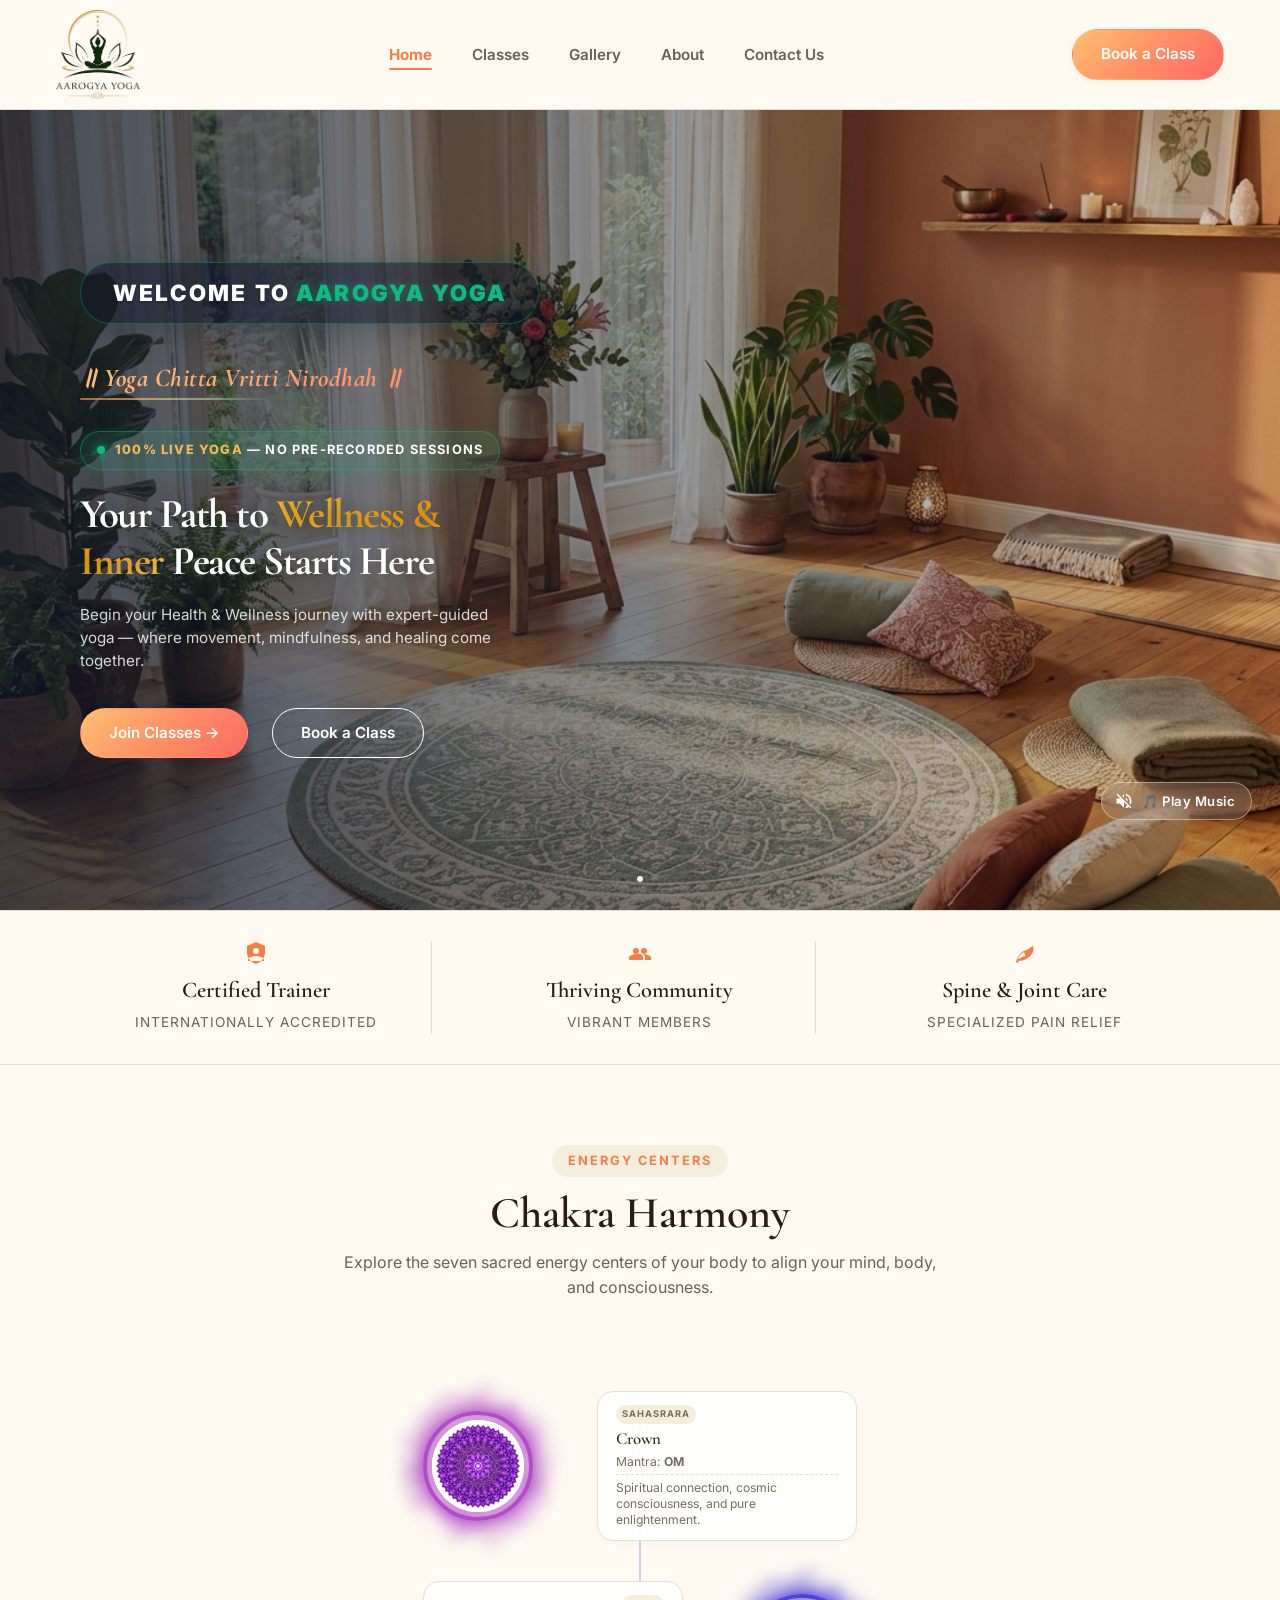
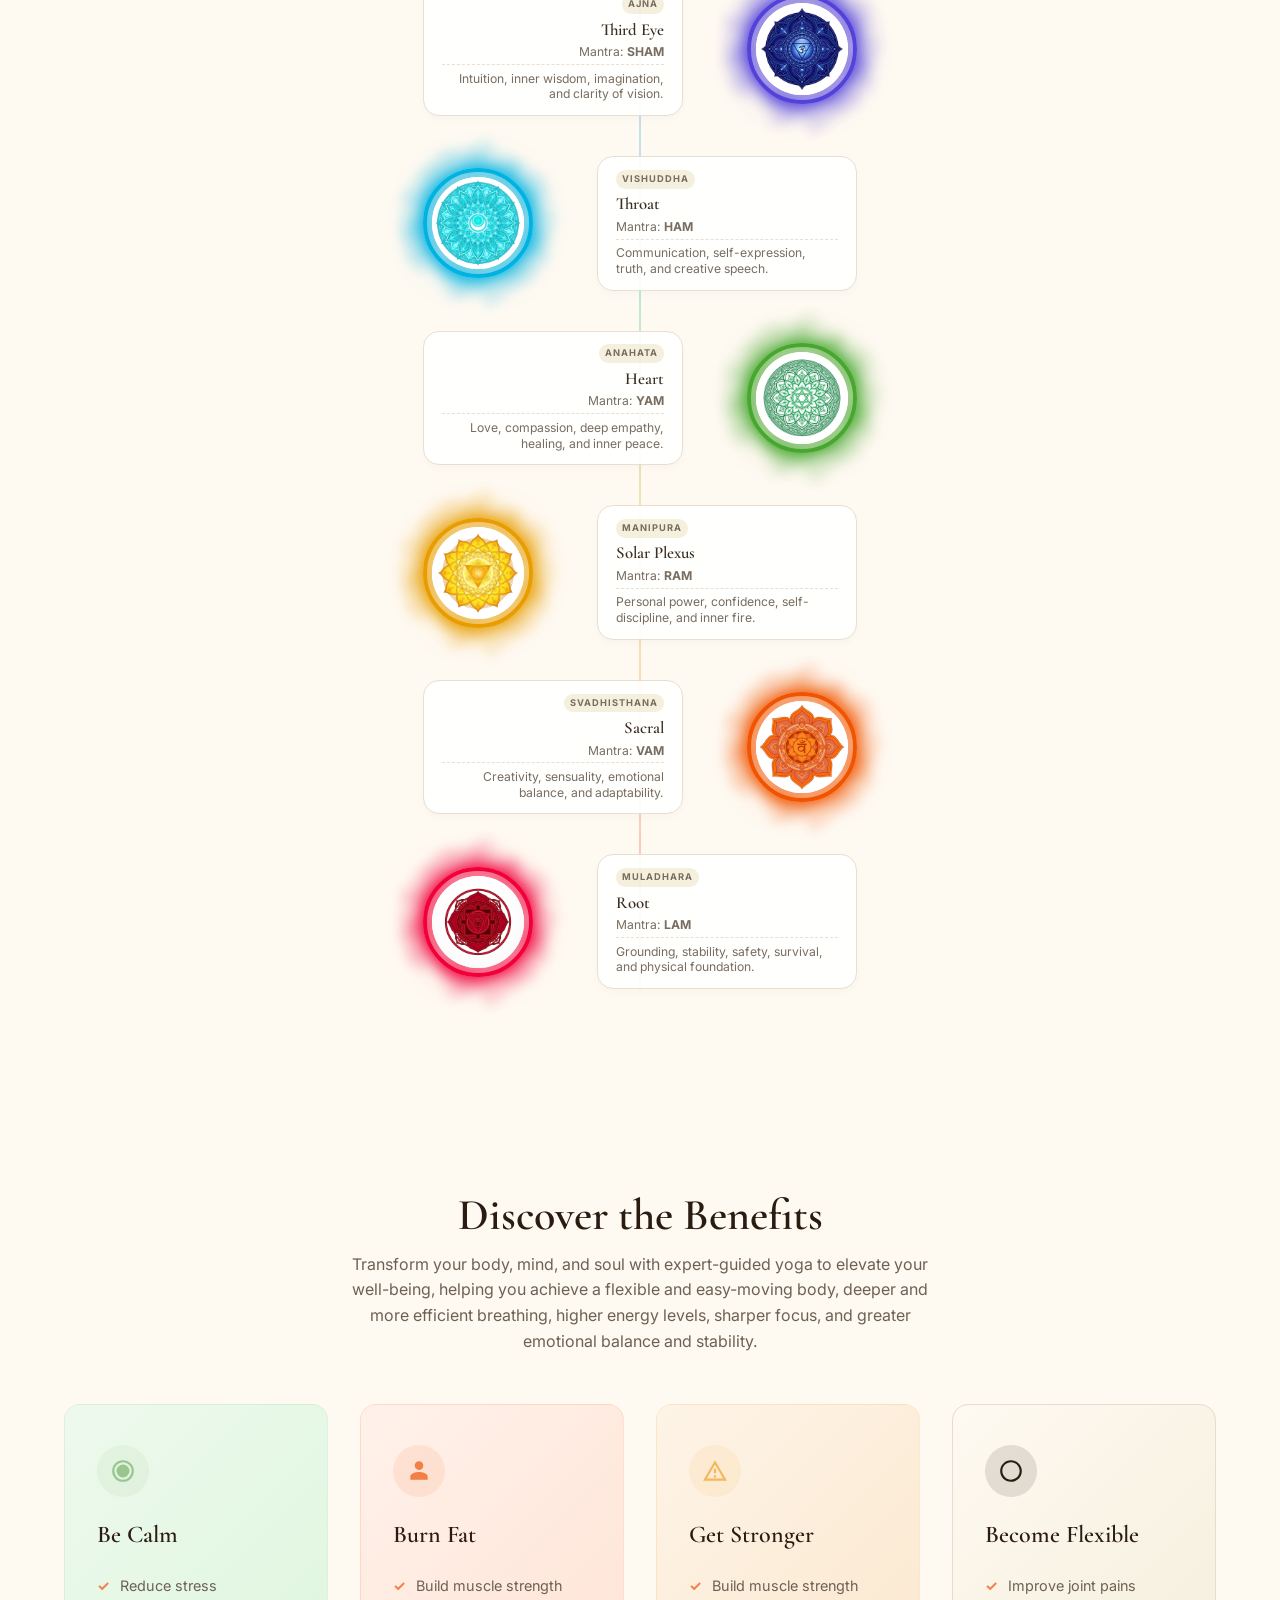
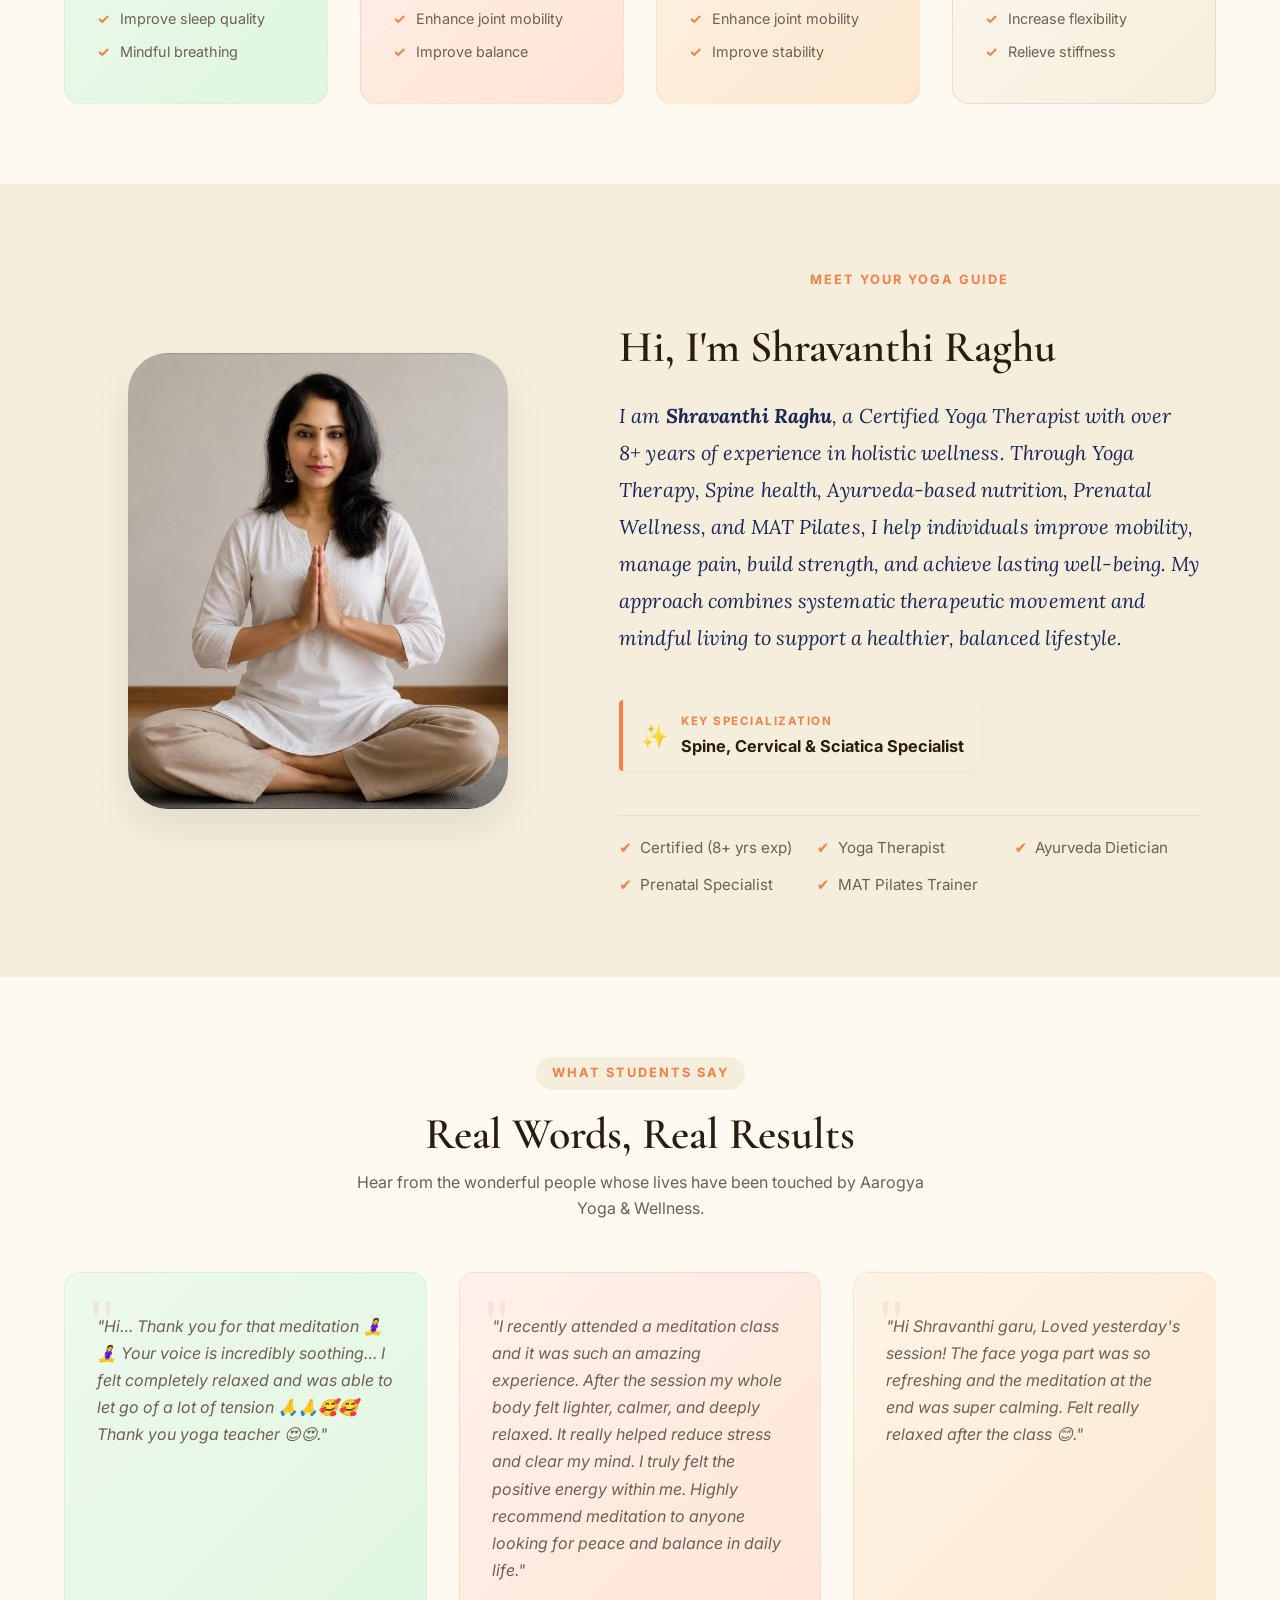
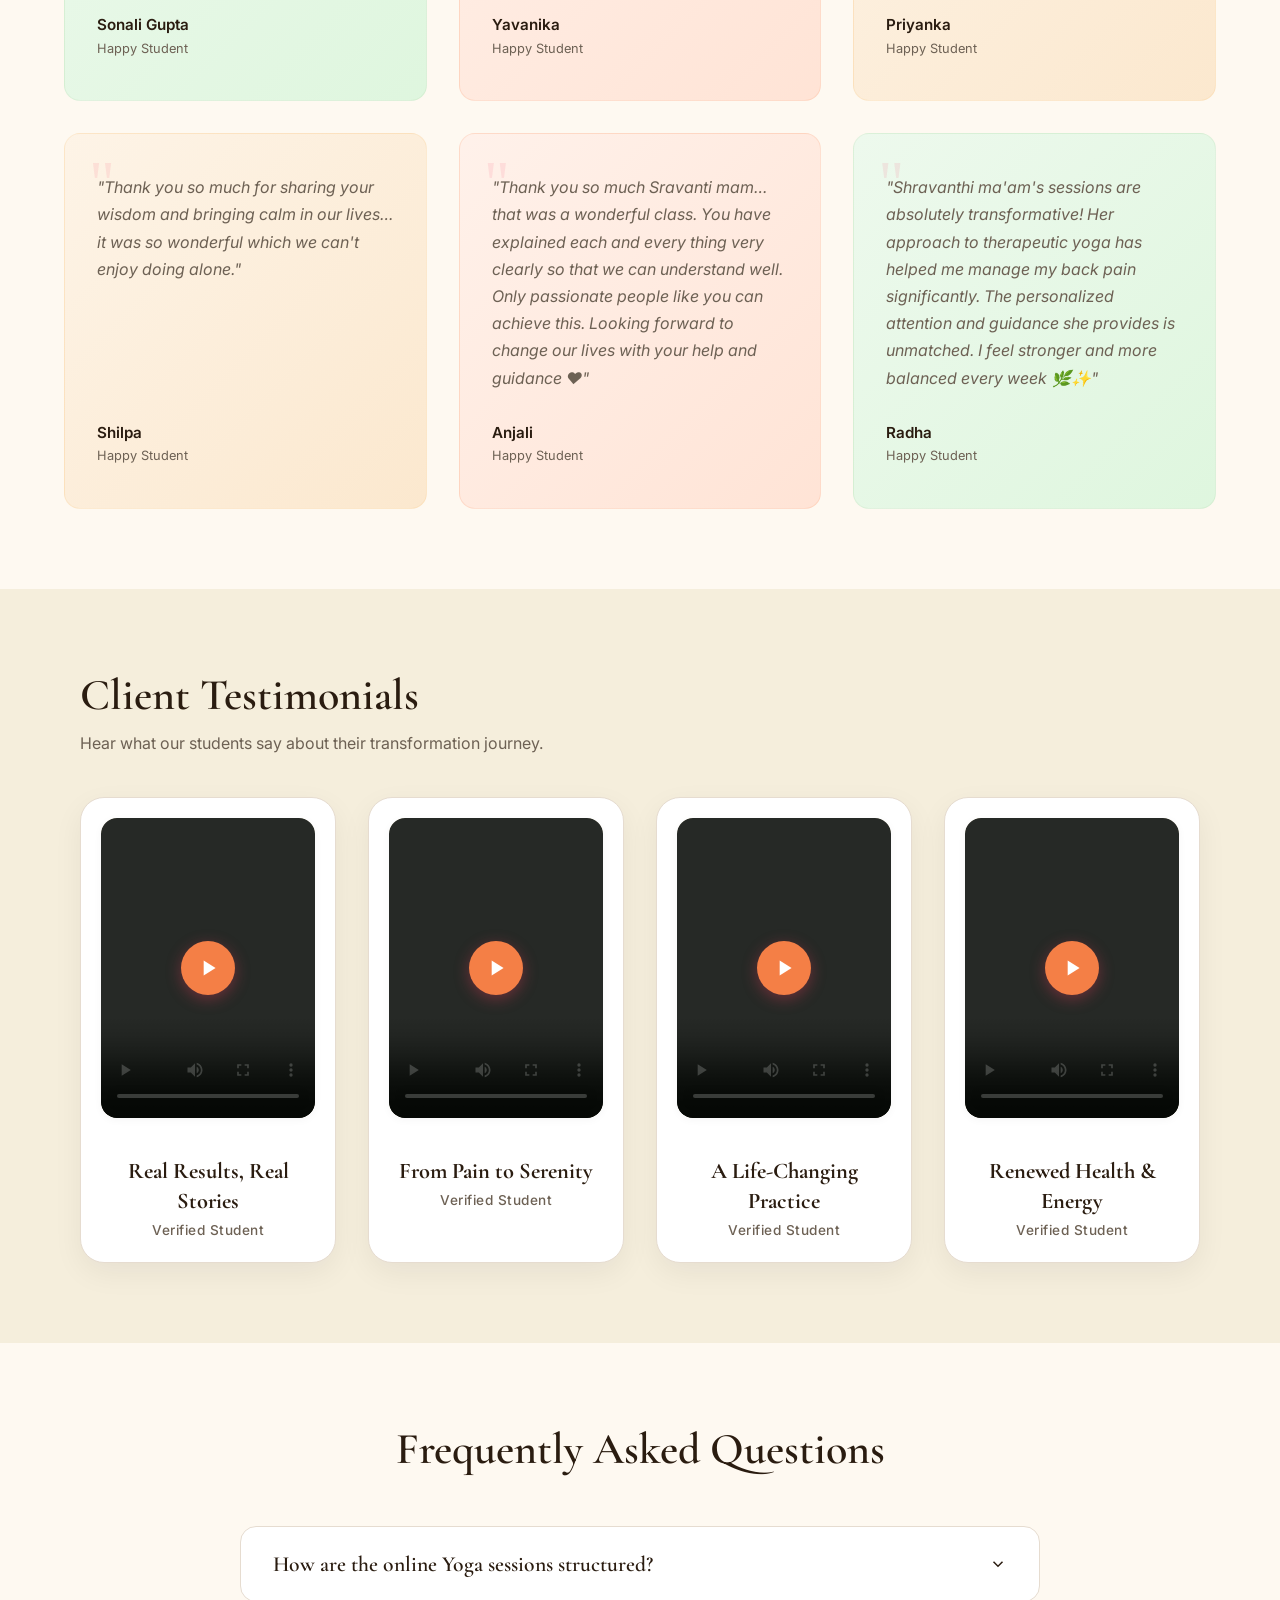
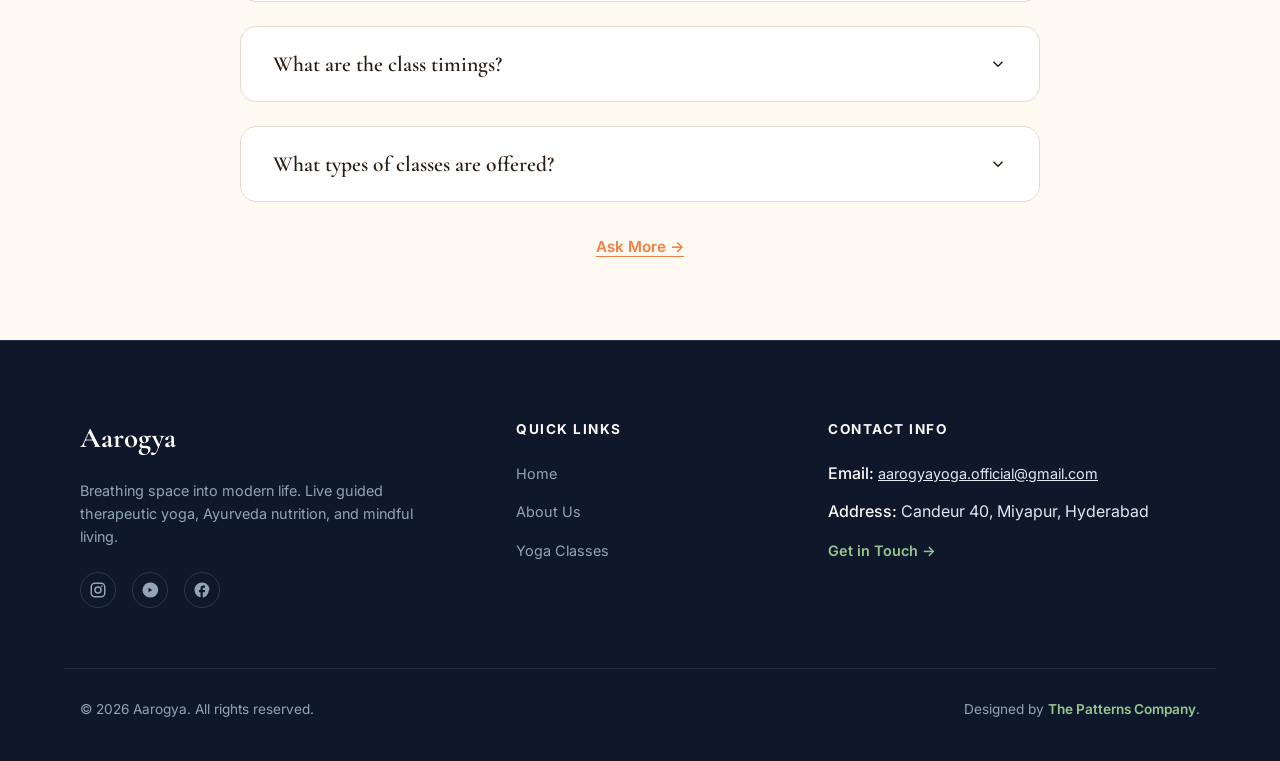
==== commit 6f03f29a: "fb icon" ====
--- a/index.html
+++ b/index.html
@@ -667,7 +667,7 @@
           Breathing space into modern life. Live guided therapeutic yoga, Ayurveda nutrition, and mindful living.
         </p>
         <div class="footer-socials">
-          <a href="#" class="social-link" aria-label="Instagram">
+          <a href="https://www.instagram.com/aarogyayoga?igsh=MTlqcDFqcDUwczhkaA==" class="social-link" aria-label="Instagram" target="_blank" rel="noopener noreferrer">
             <svg width="18" height="18" fill="currentColor" viewBox="0 0 24 24">
               <path
                 d="M7.8,2H16.2C19.4,2 22,4.6 22,7.8V16.2A5.8,5.8 0 0,1 16.2,22H7.8C4.6,22 2,19.4 2,16.2V7.8A5.8,5.8 0 0,1 7.8,2M7.6,4A3.6,3.6 0 0,0 4,7.6V16.4A3.6,3.6 0 0,0 7.6,20H16.4A3.6,3.6 0 0,0 20,16.4V7.6A3.6,3.6 0 0,0 16.4,4H7.6M12,7A5,5 0 0,1 17,12A5,5 0 0,1 12,17A5,5 0 0,1 7,12A5,5 0 0,1 12,7M12,9A3,3 0 0,0 9,12A3,3 0 0,0 12,15A3,3 0 0,0 15,12A3,3 0 0,0 12,9M17.25,5.5A1.25,1.25 0 0,1 18.5,6.75A1.25,1.25 0 0,1 17.25,8A1.25,1.25 0 0,1 16,6.75A1.25,1.25 0 0,1 17.25,5.5Z" />
@@ -679,10 +679,10 @@
                 d="M23,12A10,10 0 0,0 12,2A10,10 0 0,0 2,12A10,10 0 0,0 12,22A10,10 0 0,0 23,12M10,15V9L15,12L10,15Z" />
             </svg>
           </a>
-          <a href="#" class="social-link" aria-label="X (formerly Twitter)">
+          <a href="#" class="social-link" aria-label="Facebook">
             <svg width="18" height="18" fill="currentColor" viewBox="0 0 24 24">
               <path
-                d="M18.244 2.25h3.308l-7.227 8.26 8.502 11.24H16.17l-5.214-6.817L4.99 21.75H1.68l7.73-8.835L1.254 2.25H8.08l4.713 6.231zm-1.161 17.52h1.833L7.084 4.126H5.117z" />
+                d="M22 12c0-5.52-4.48-10-10-10S2 6.48 2 12c0 4.84 3.44 8.87 8 9.8V15H8v-3h2V9.5C10 7.57 11.57 6 13.5 6H16v3h-2c-.55 0-1 .45-1 1v2h3v3h-3v6.95c4.56-.93 8-4.96 8-9.75z" />
             </svg>
           </a>
         </div>
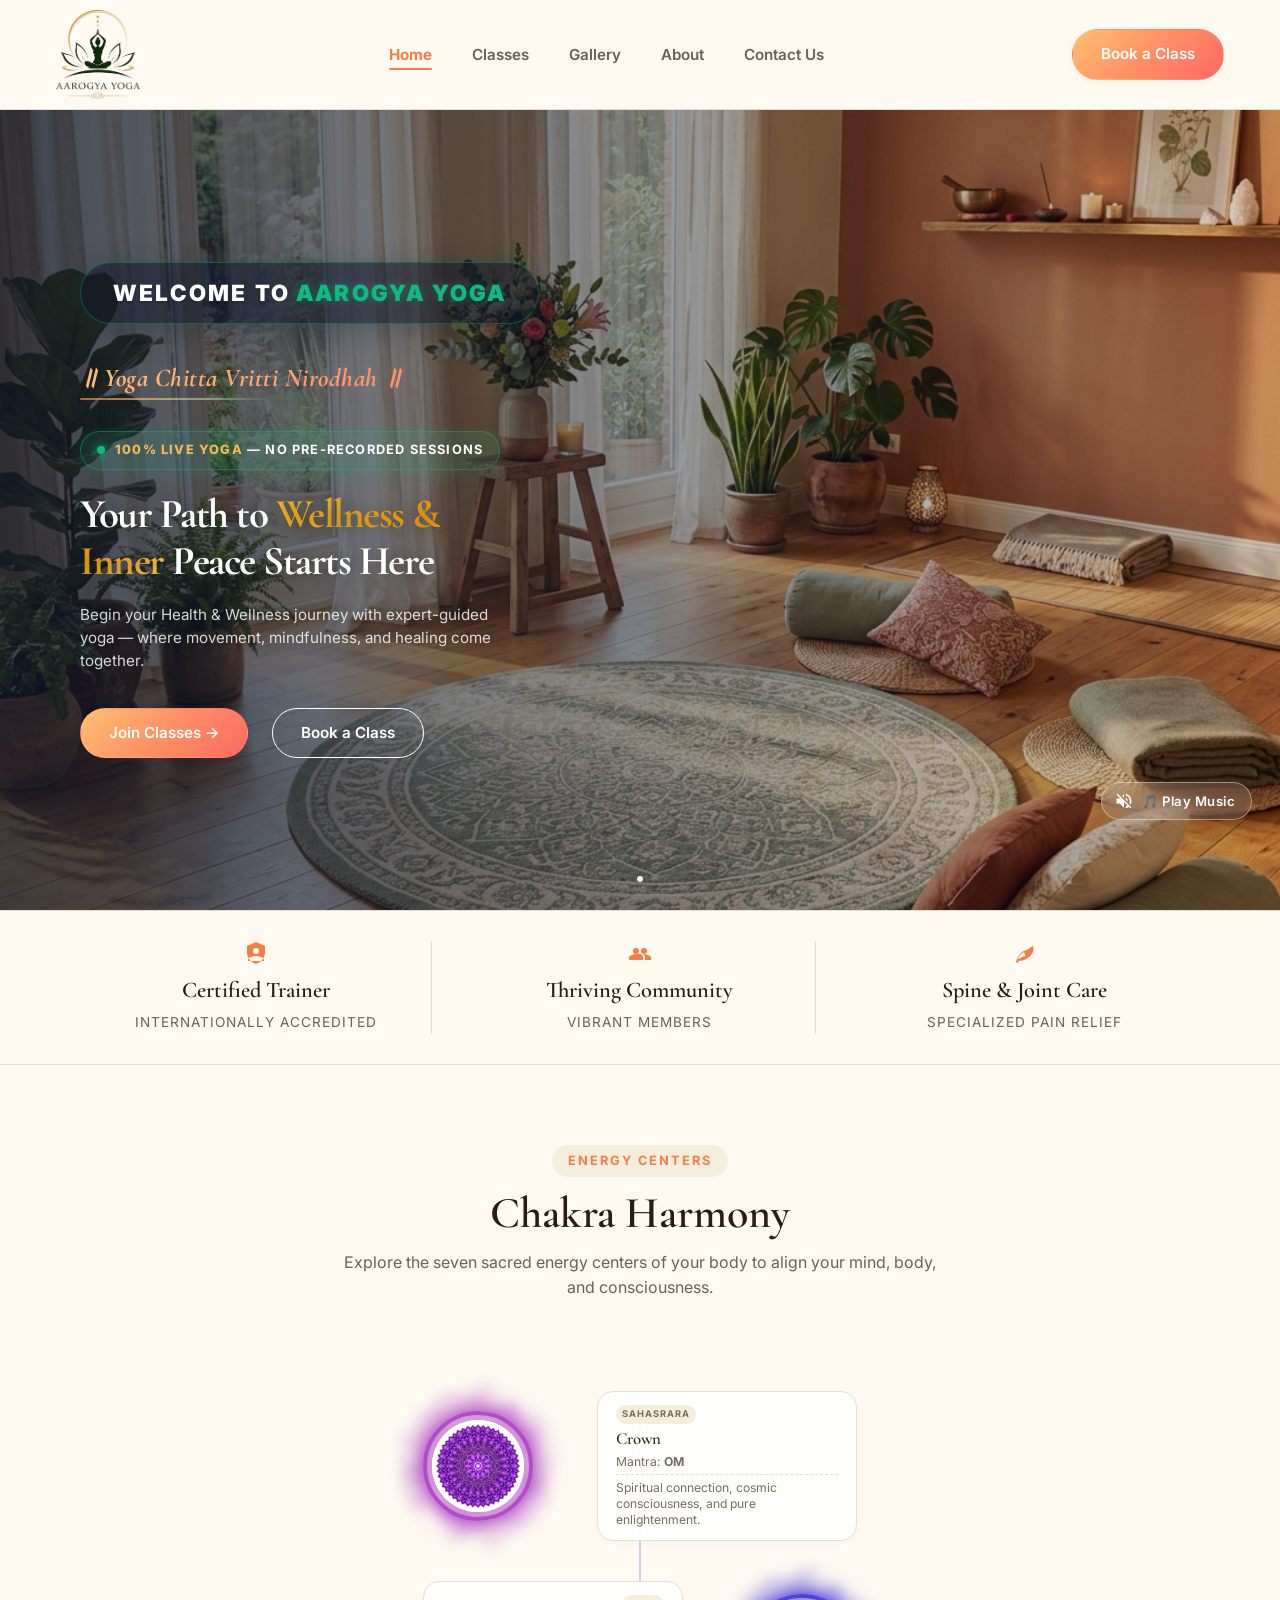
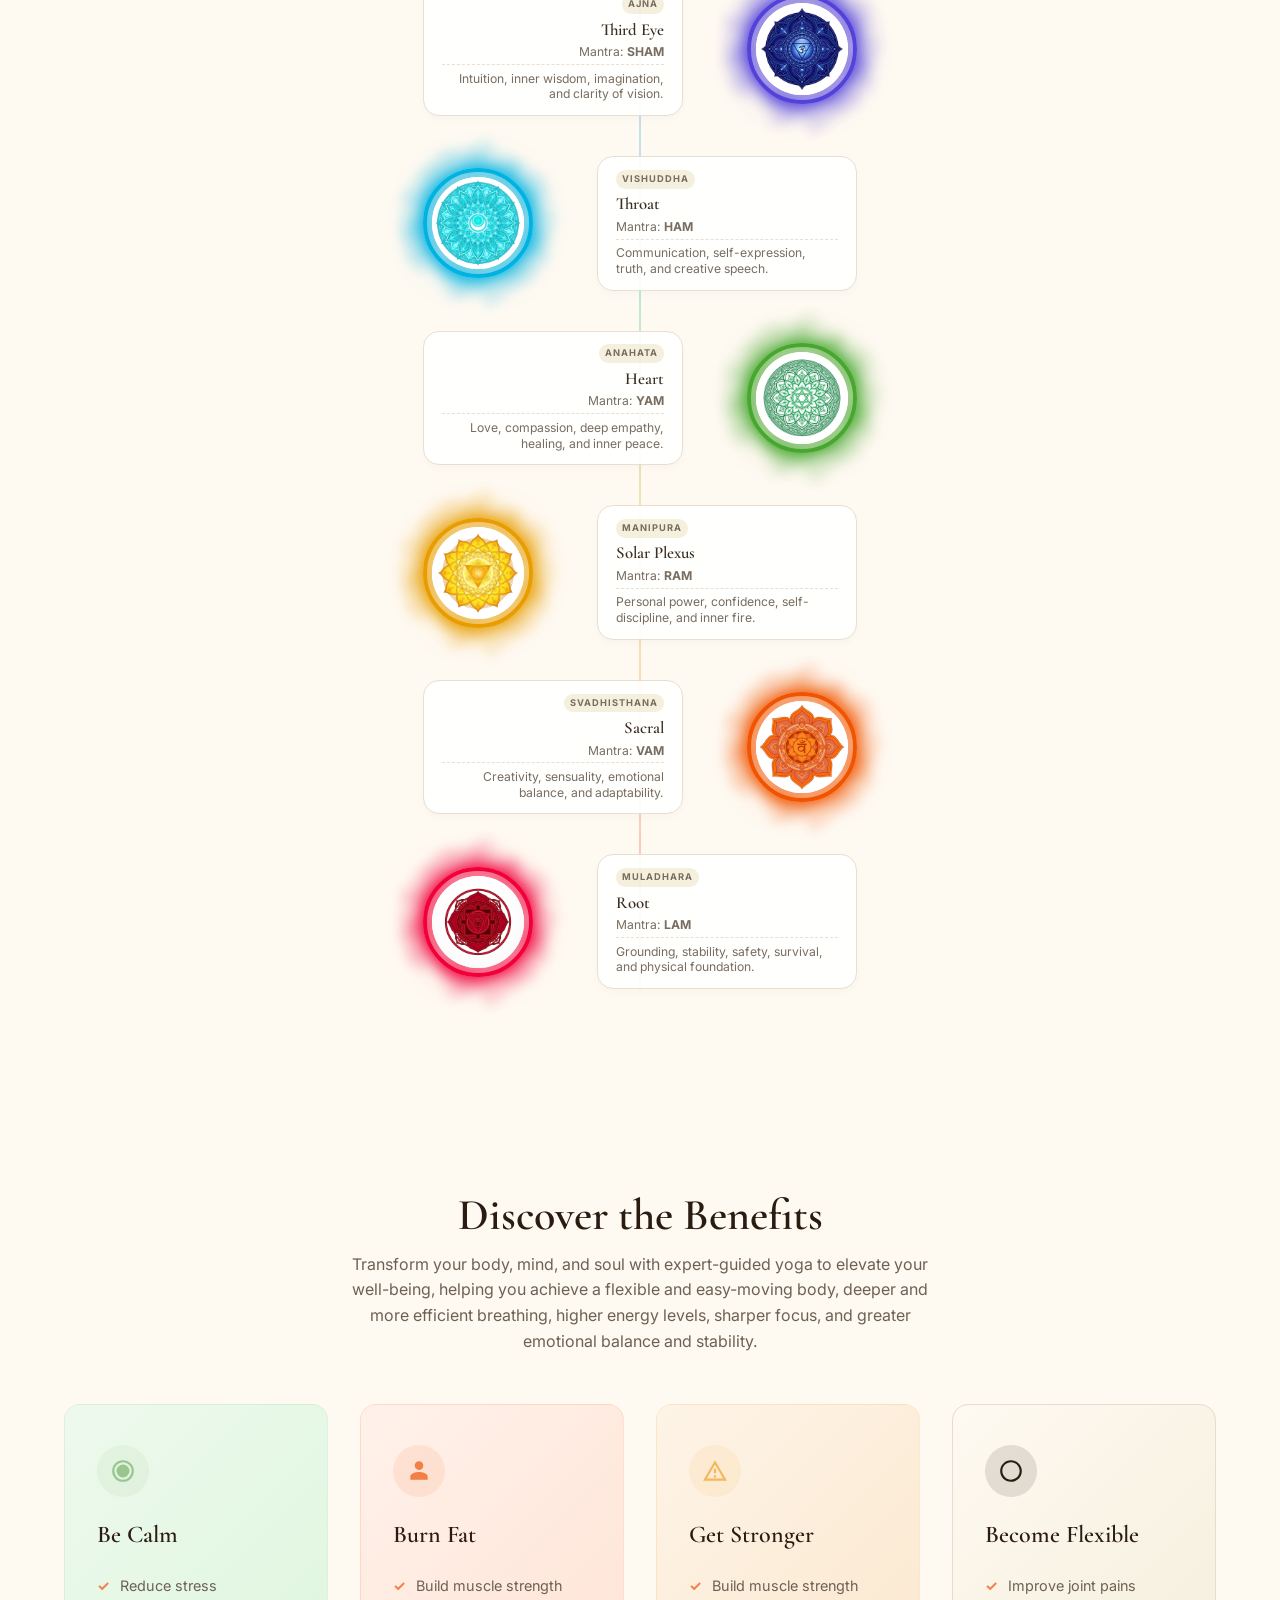
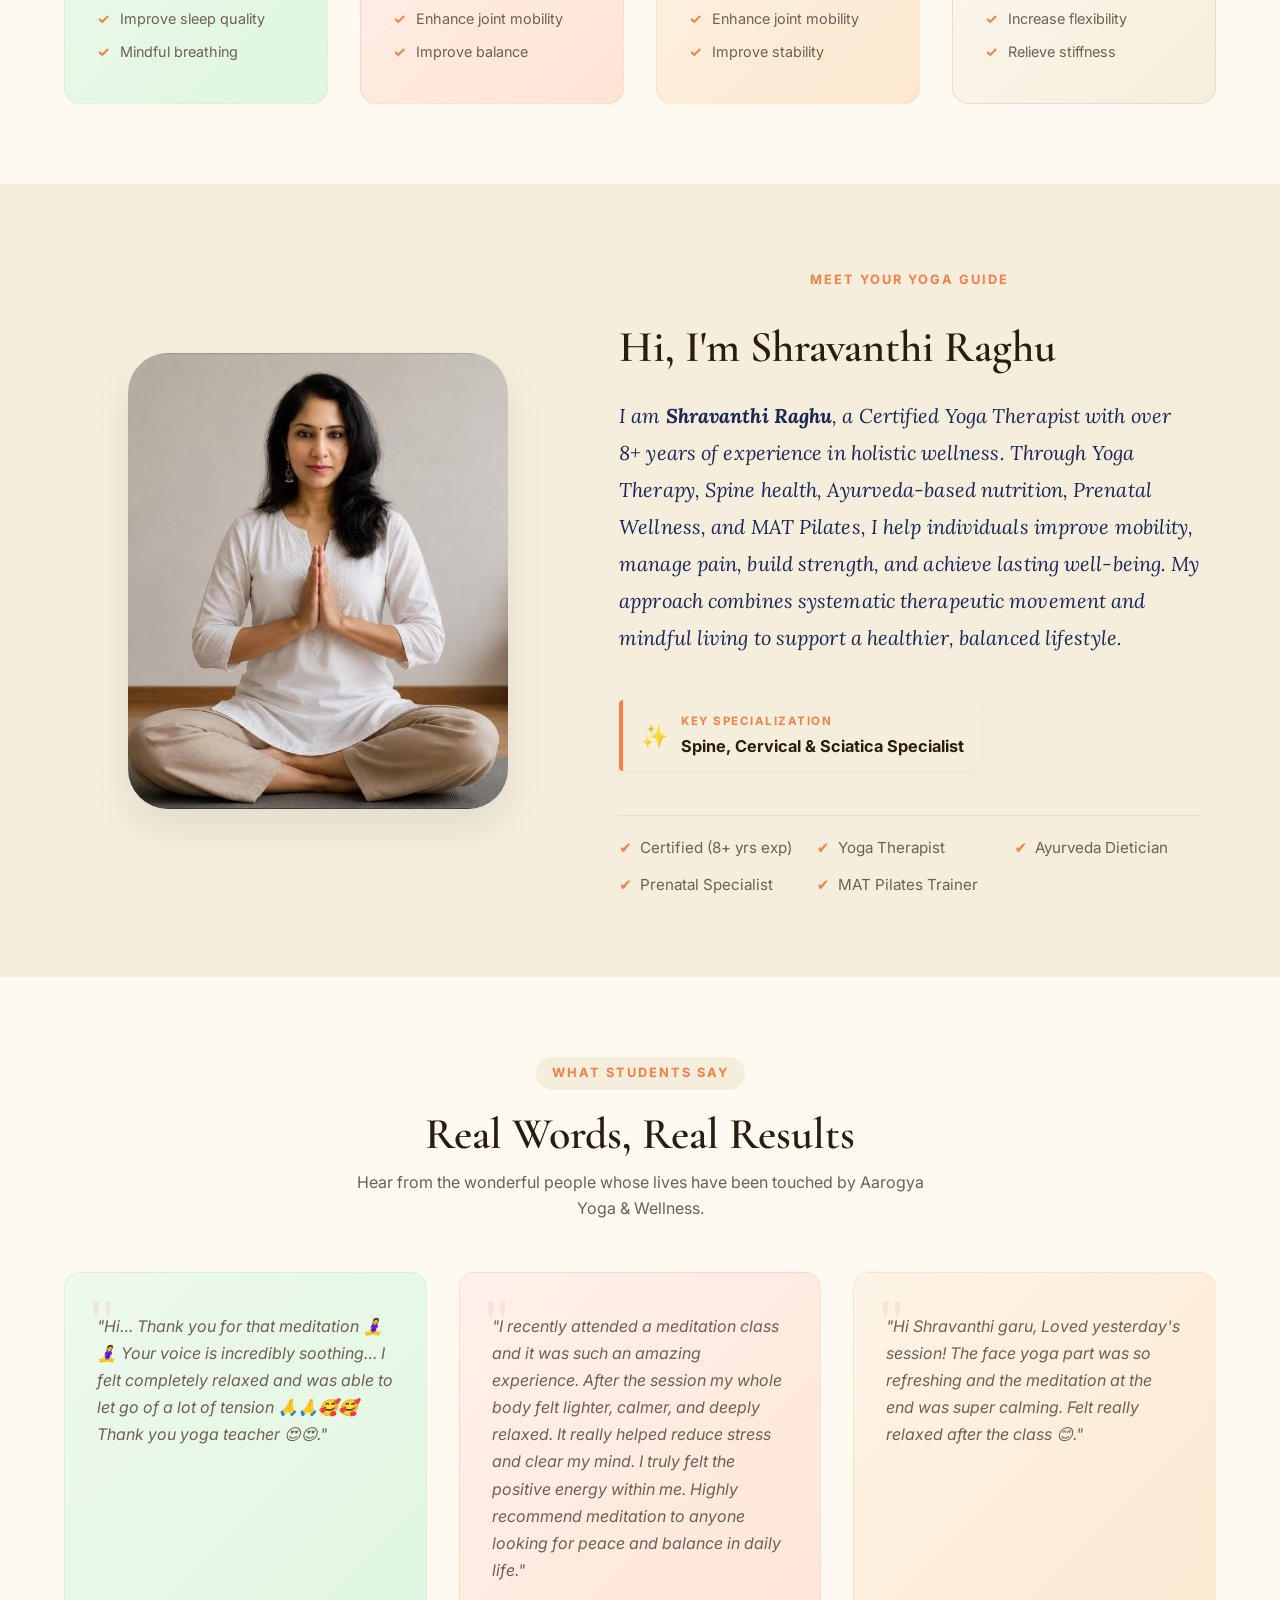
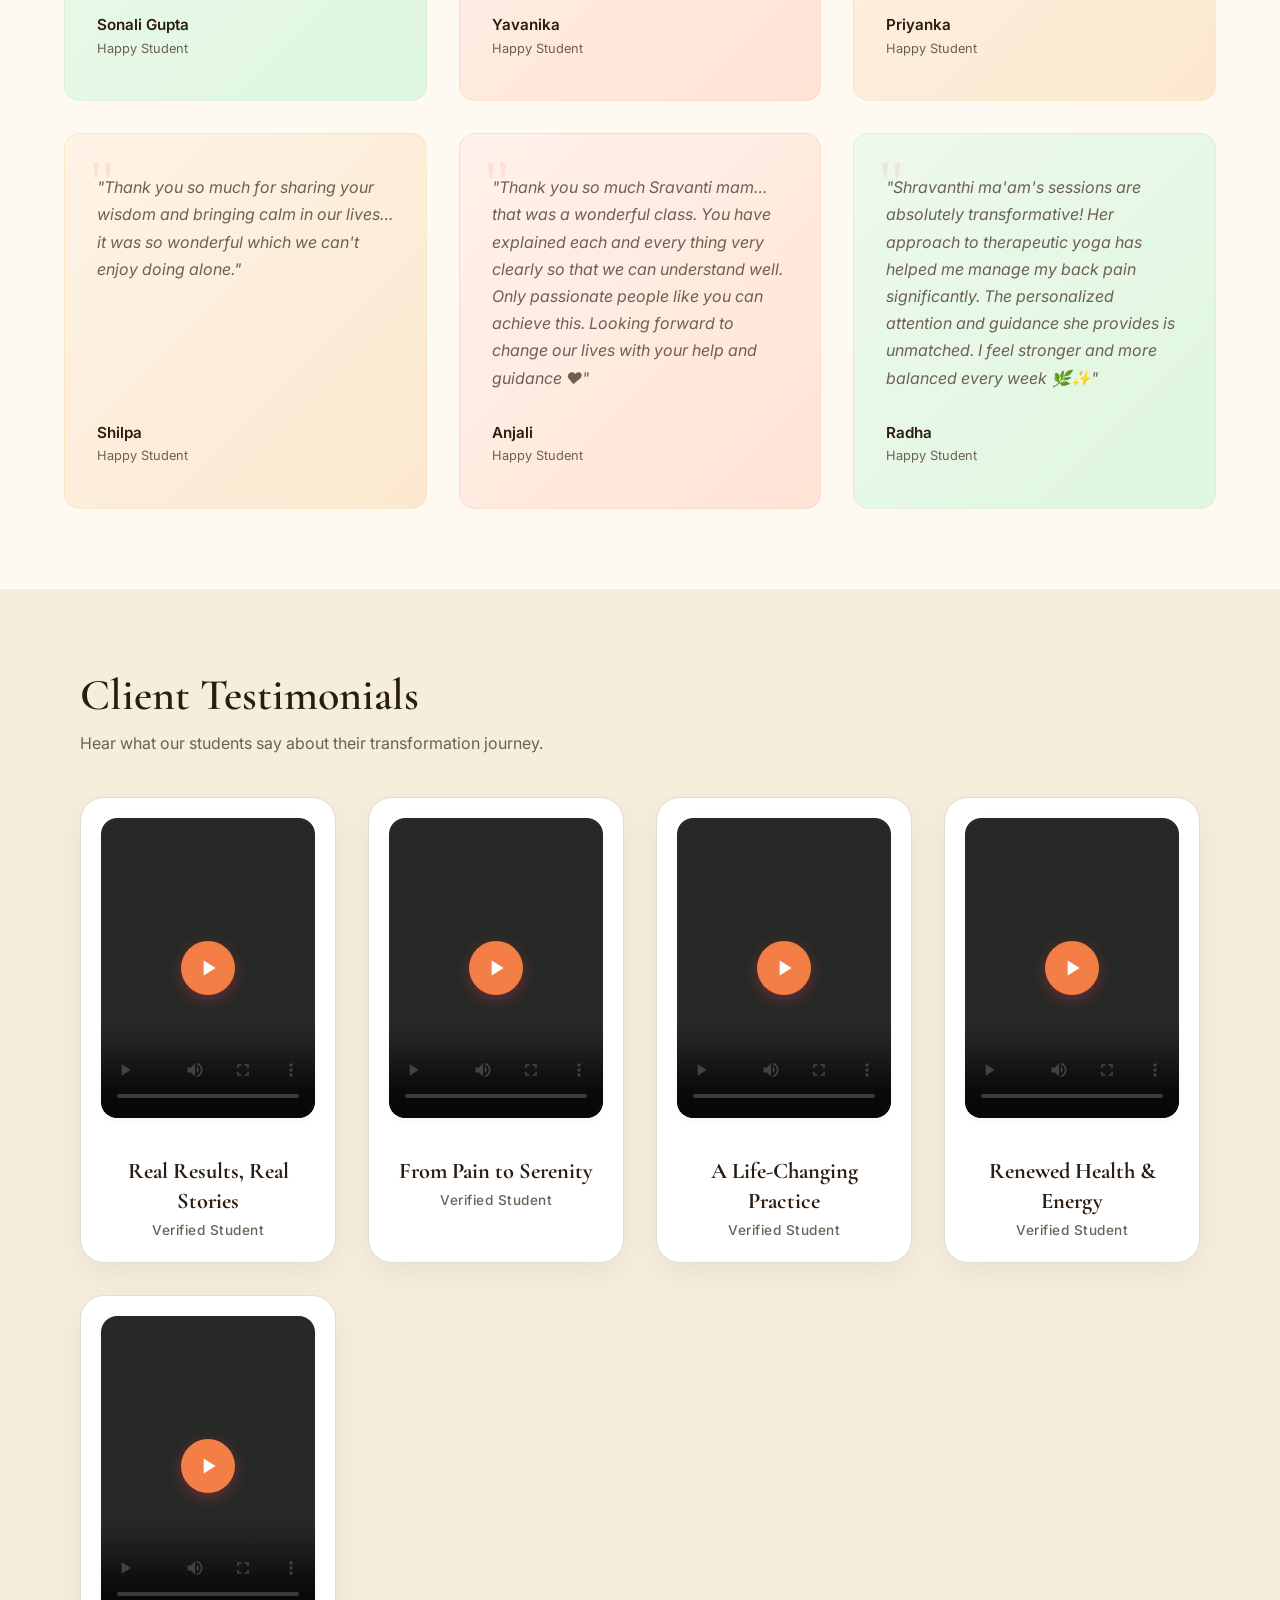
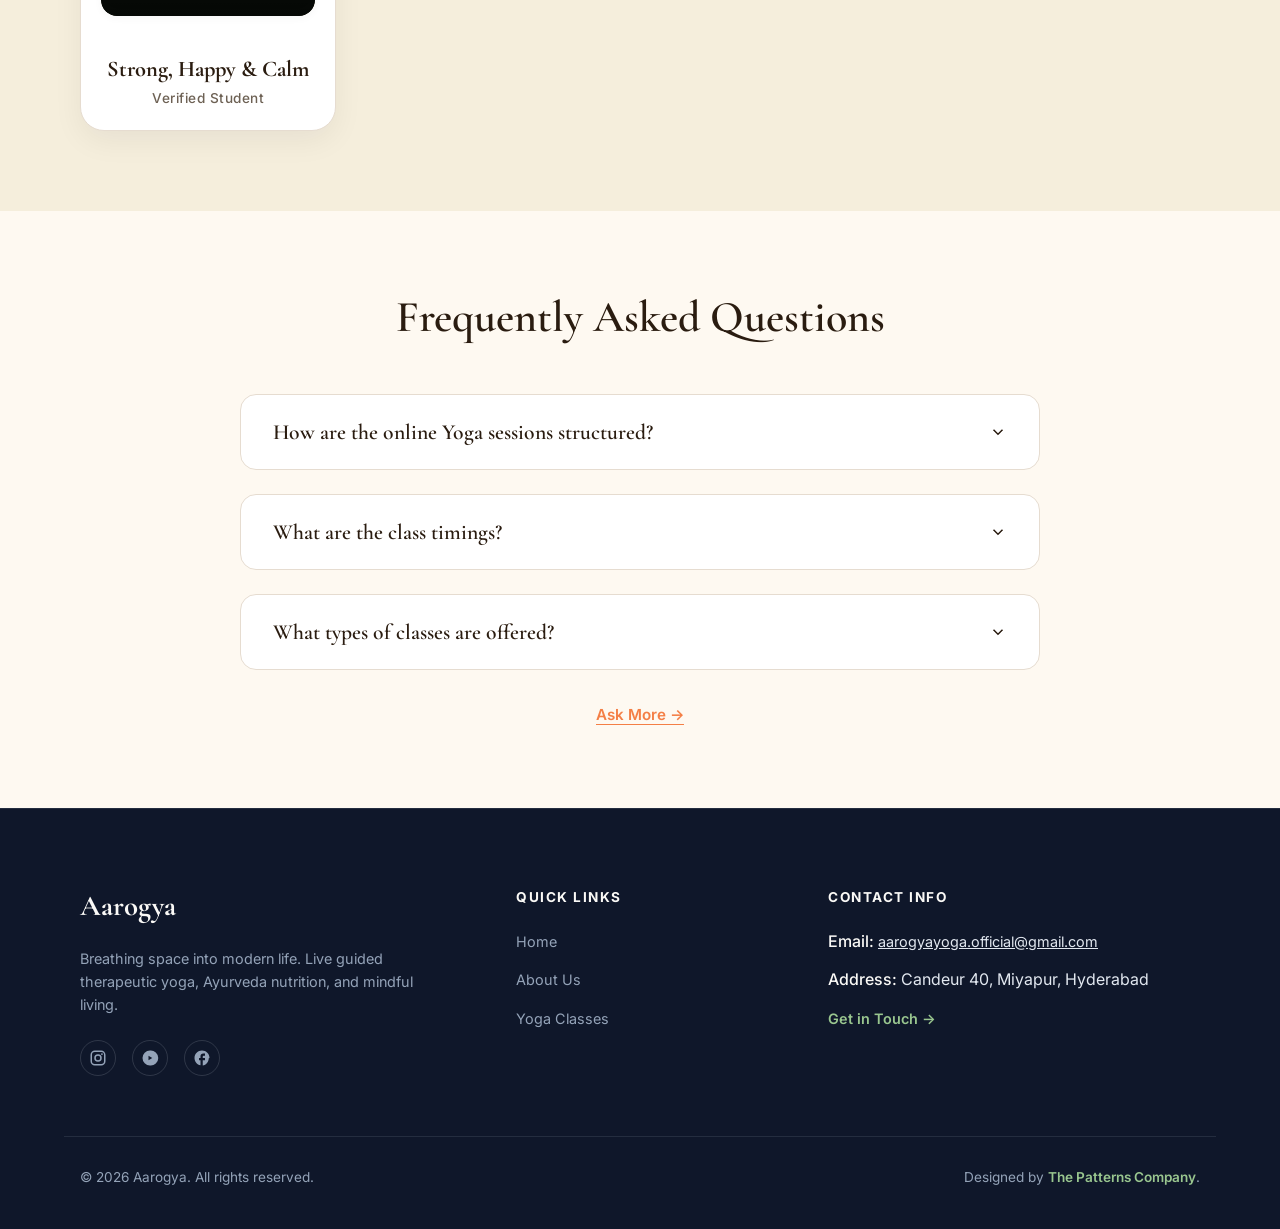
==== commit 76fc76f6: "testimonial add" ====
--- a/index.html
+++ b/index.html
@@ -591,6 +591,24 @@
               <span class="testimonial-video-tag">Verified Student</span>
             </div>
           </div>
+          <!-- Testimonial Video 5 -->
+          <div class="video-card testimonial-video-card">
+            <div class="video-thumbnail-wrapper testimonial-video-wrapper">
+              <video class="video-align-top" src="images/client-video4.mp4" controls preload="metadata" playsinline
+                aria-label="Client Testimonial Video 5"></video>
+              <div class="video-overlay-play">
+                <div class="play-icon-circle">
+                  <svg viewBox="0 0 24 24" width="26" height="26" fill="currentColor">
+                    <path d="M8 5v14l11-7z" />
+                  </svg>
+                </div>
+              </div>
+            </div>
+            <div class="testimonial-video-body">
+              <h3 class="video-title">Strong, Happy &amp; Calm</h3>
+              <span class="testimonial-video-tag">Verified Student</span>
+            </div>
+          </div>
         </div>
       </div>
     </section>
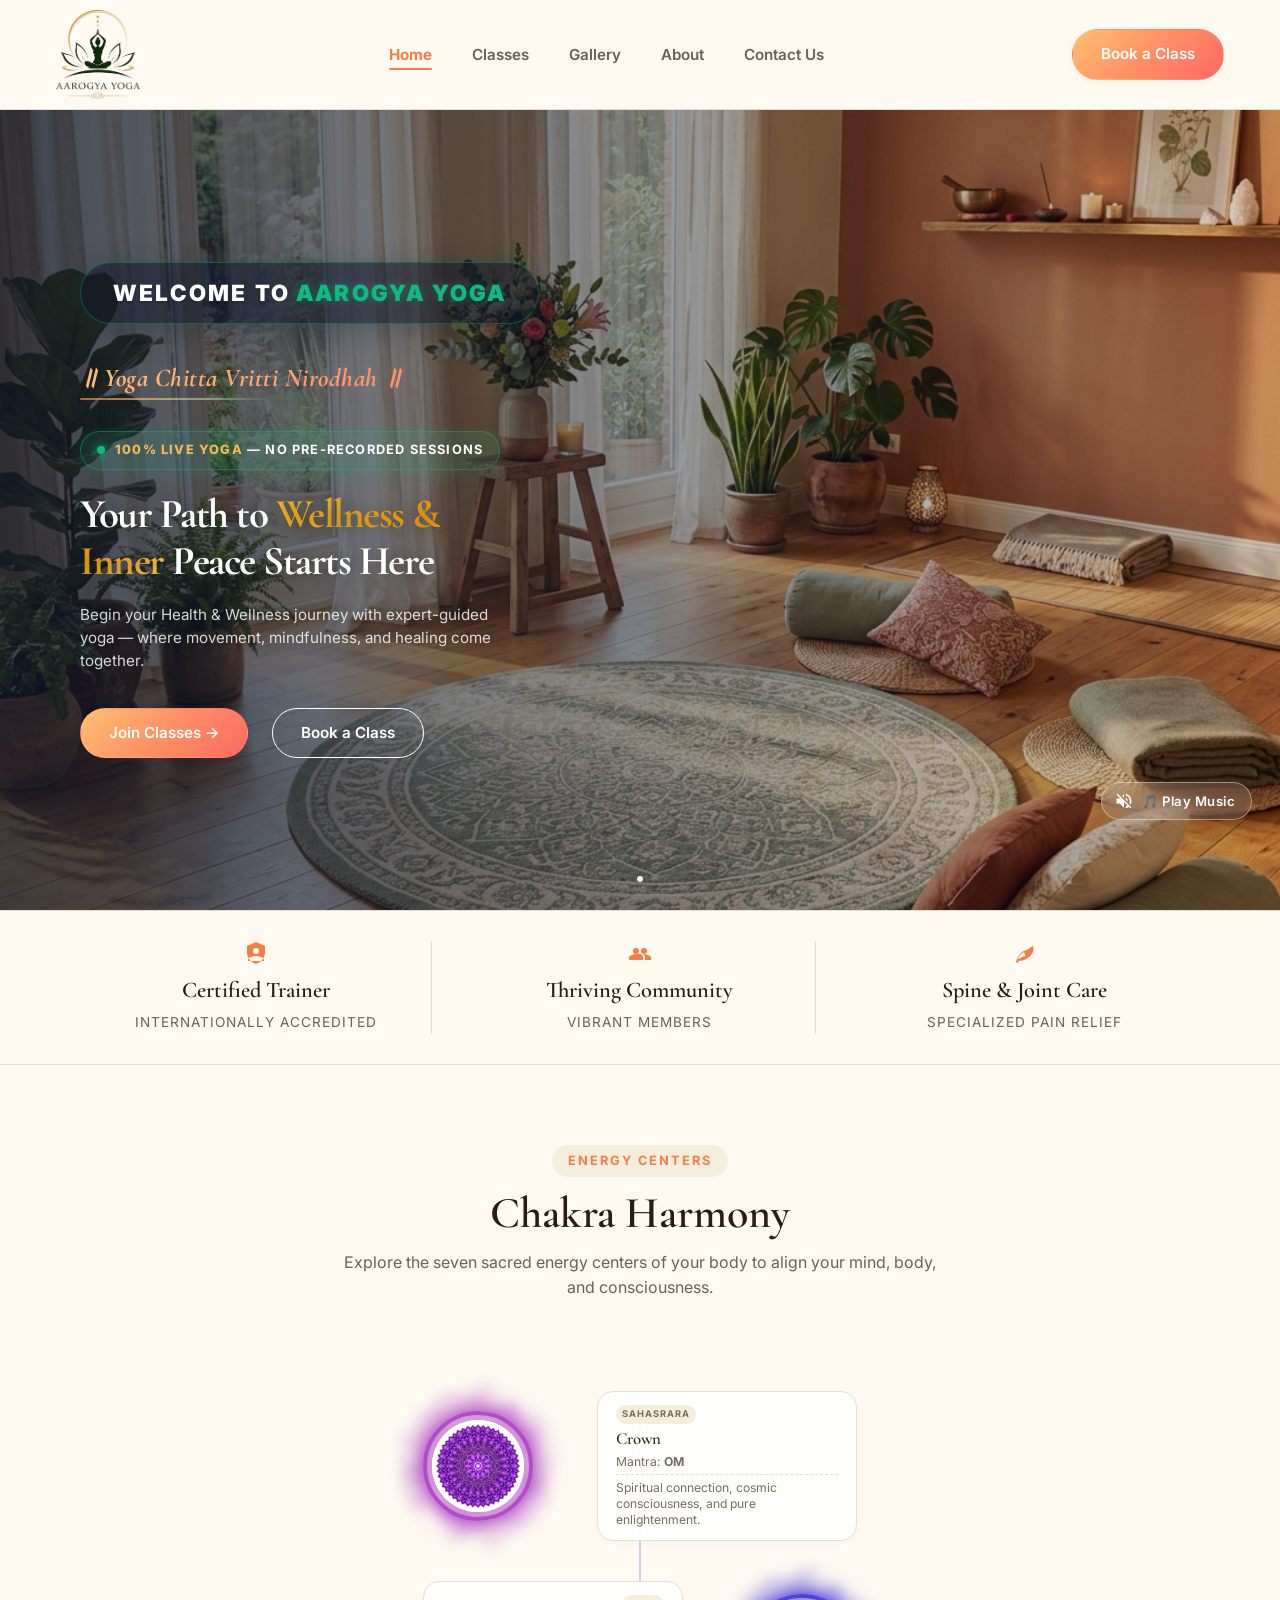
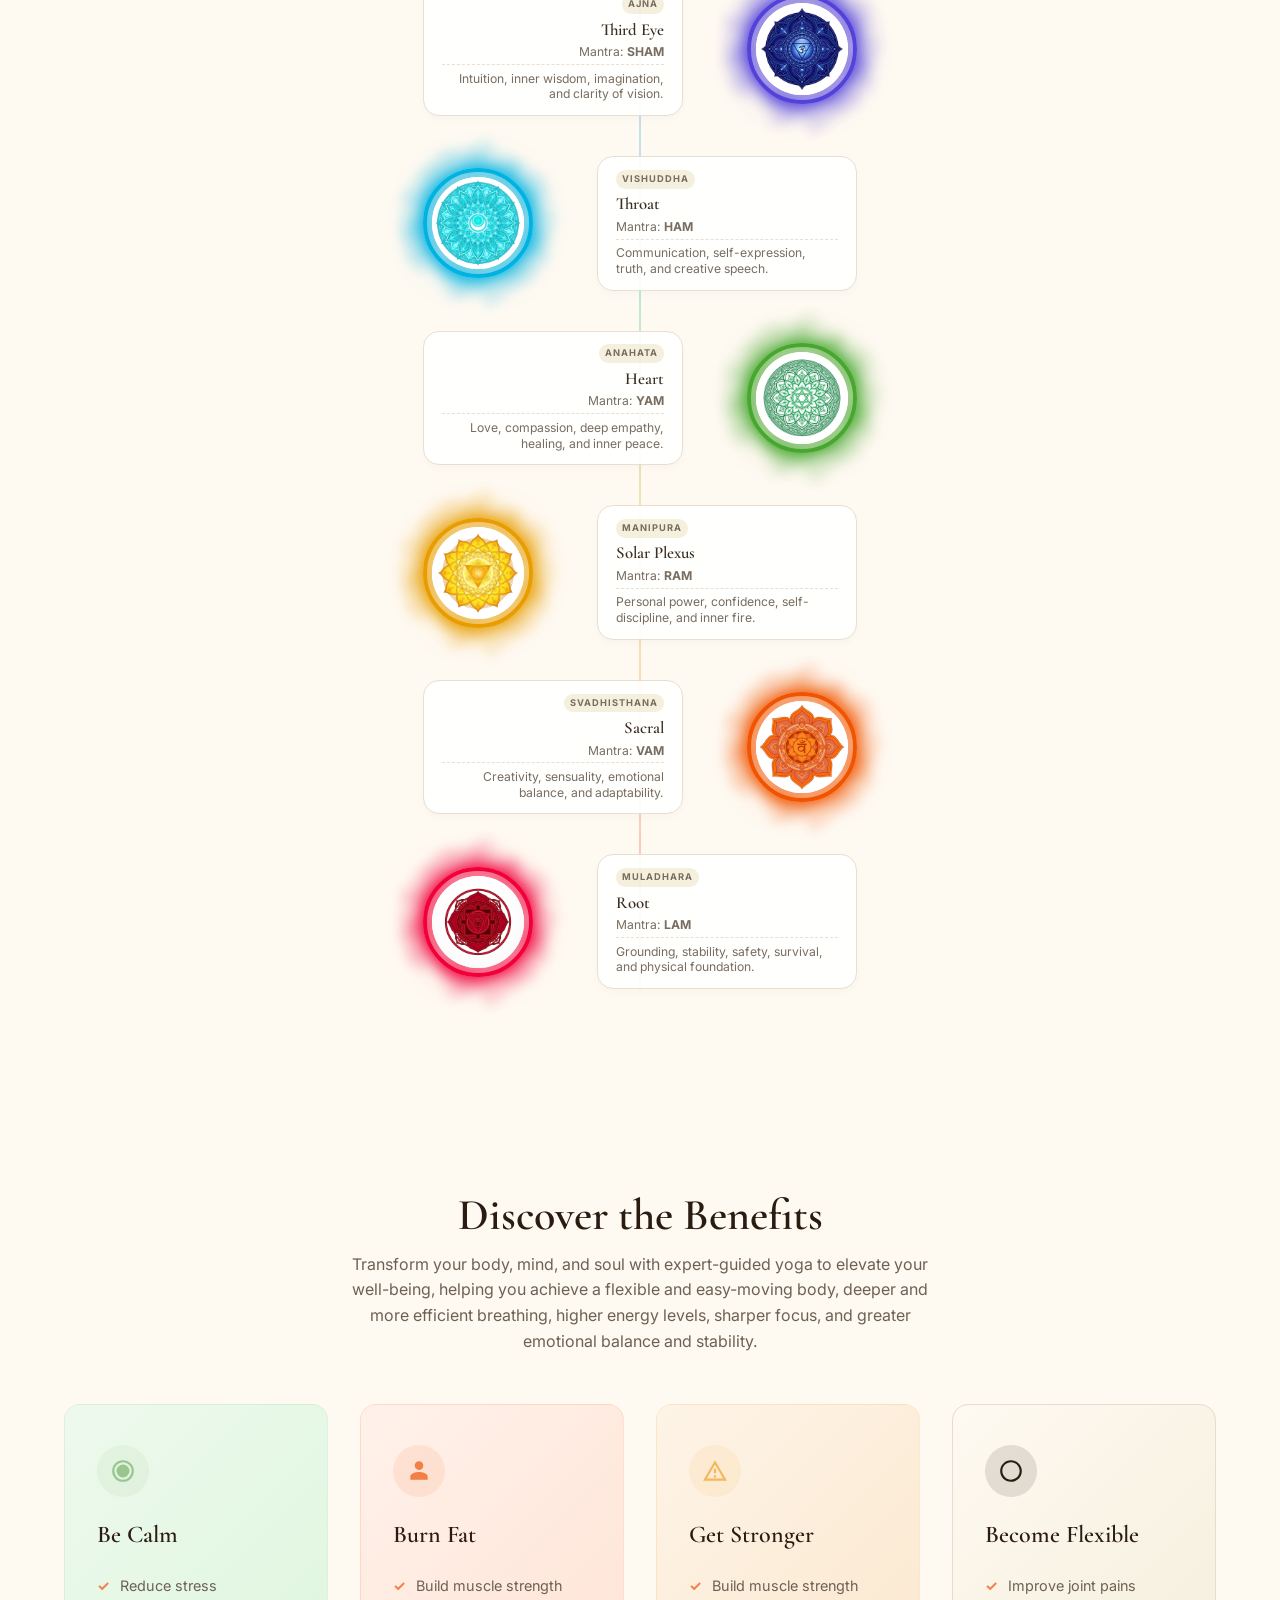
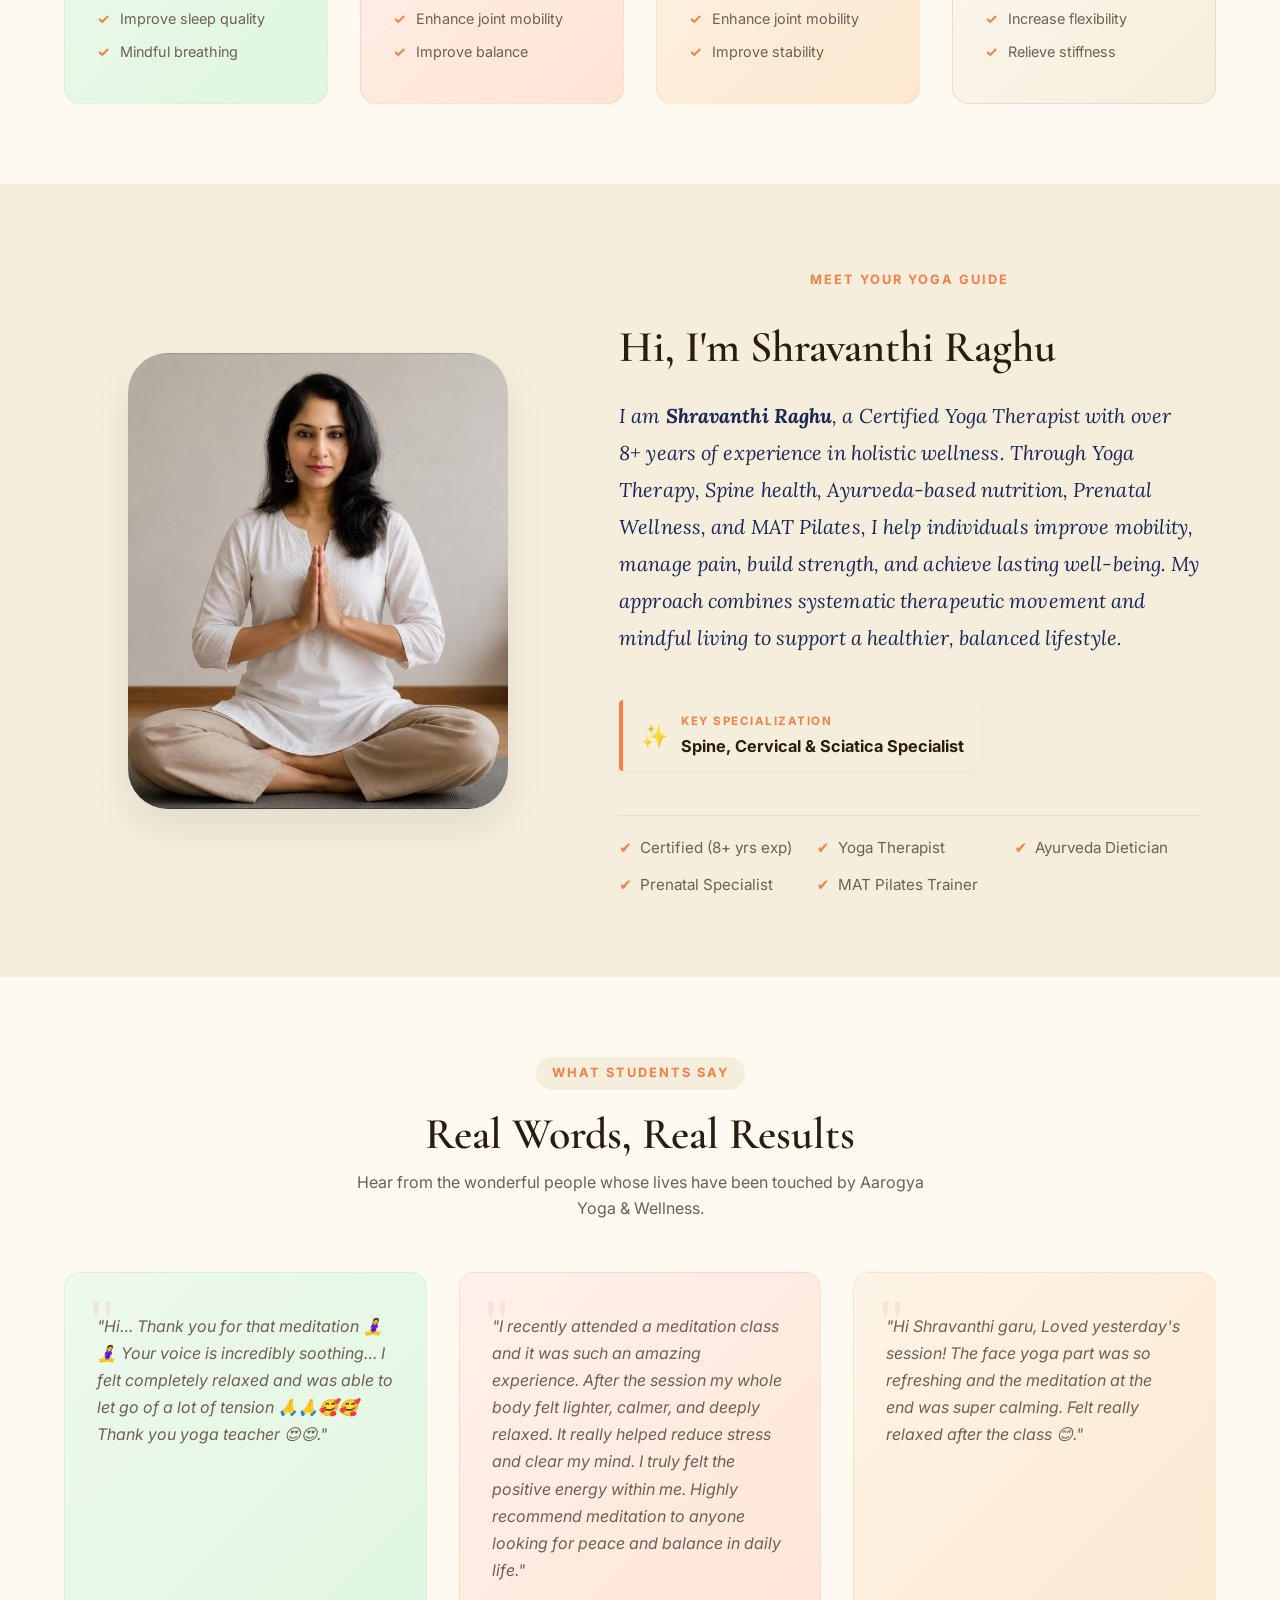
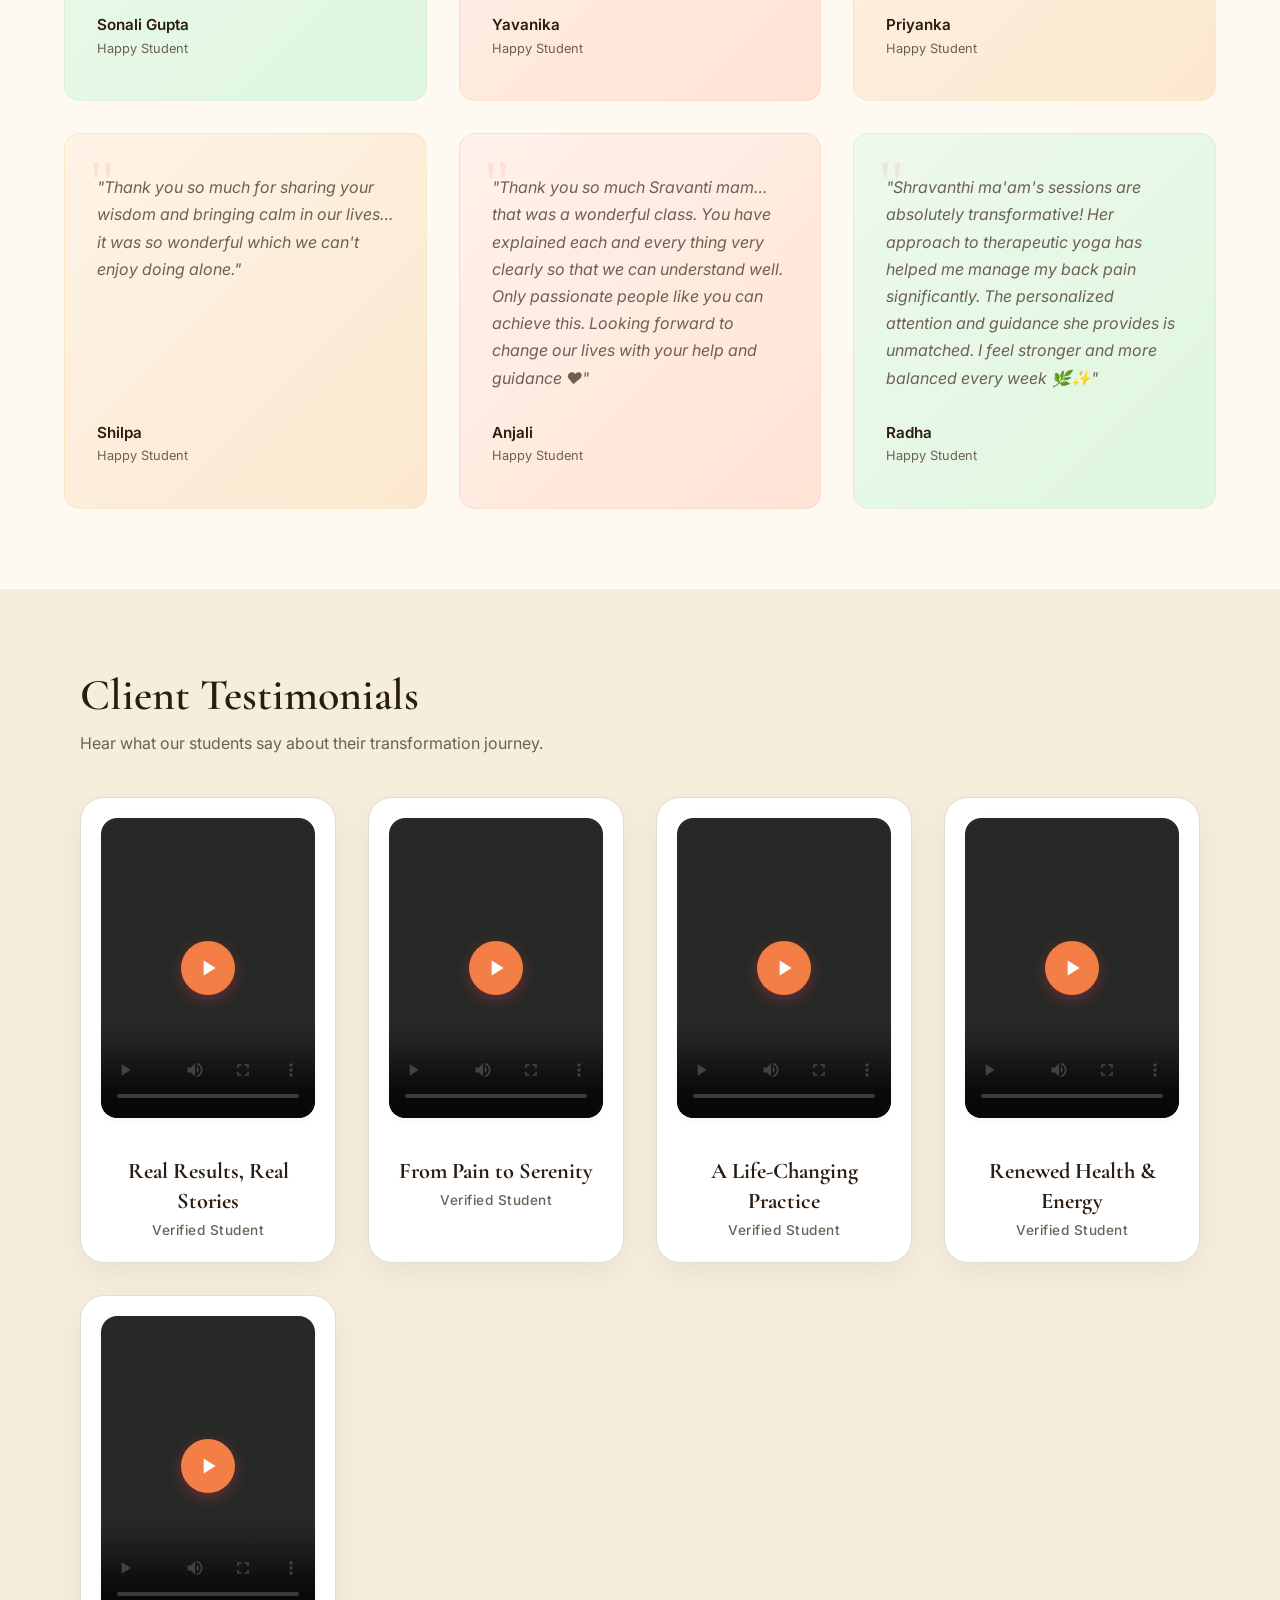
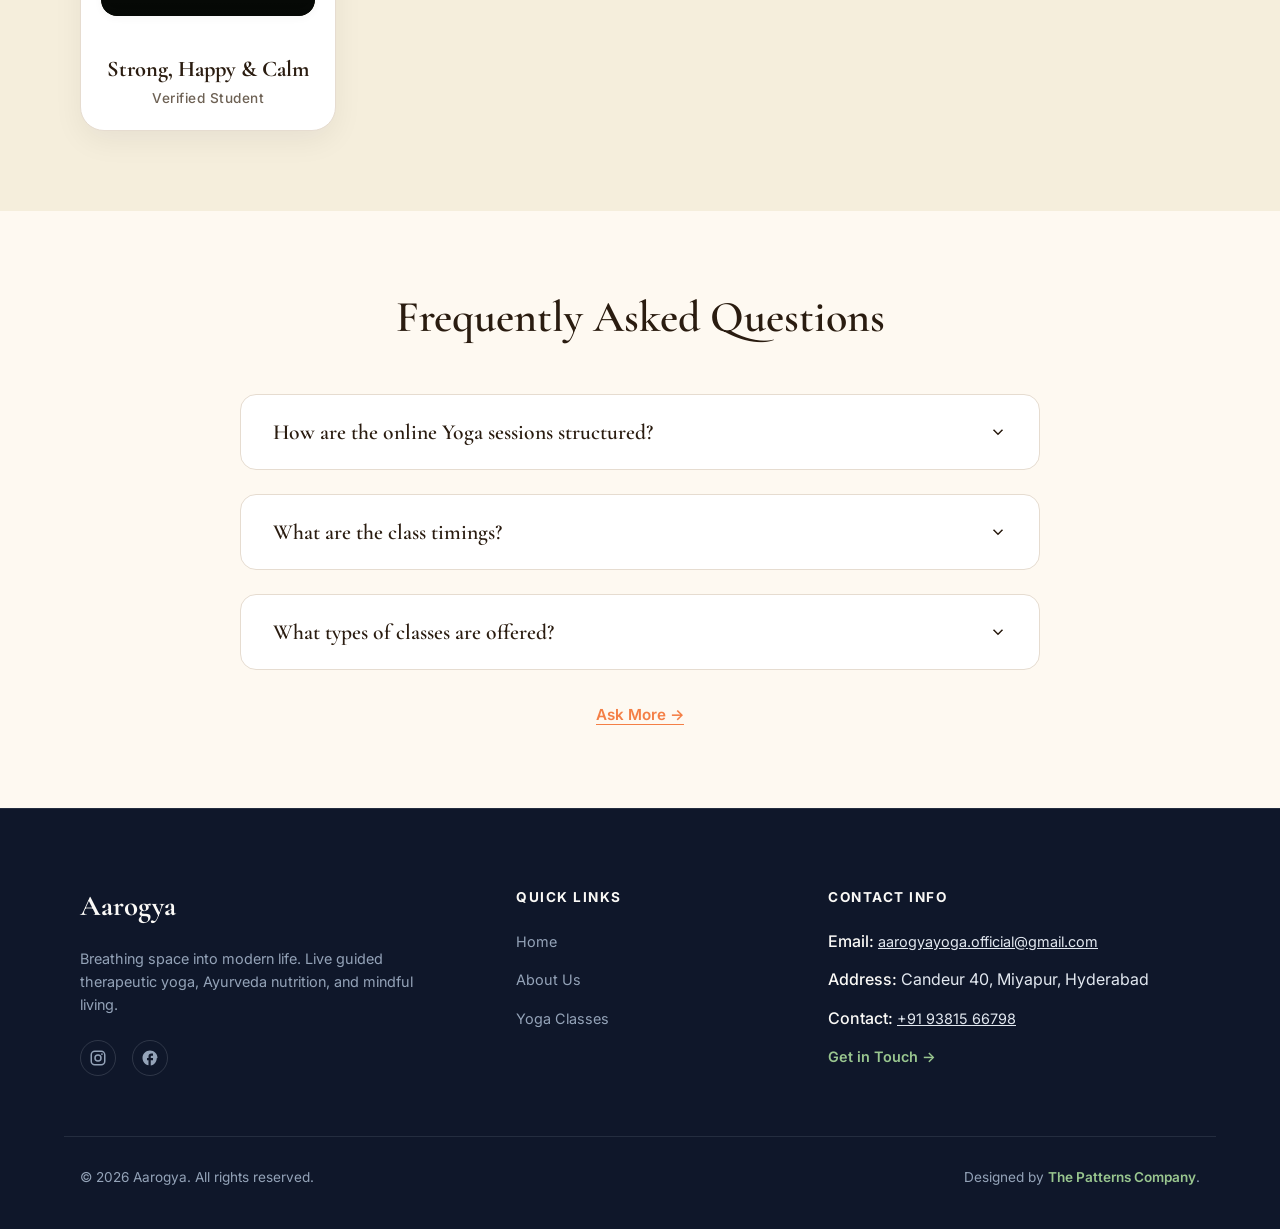
==== commit 0f7bd351: "num" ====
--- a/index.html
+++ b/index.html
@@ -4,12 +4,15 @@
 <head>
   <meta charset="UTF-8">
   <meta name="viewport" content="width=device-width, initial-scale=1.0">
-  <title>Aarogya Yoga & Wellness | Expert Live Yoga Sessions</title>
+  <title>Aarogyayogawithshravanthi | Expert Live Yoga Sessions</title>
   <meta name="description"
     content="Experience live-guided daily yoga, face yoga, and hormonal balance programs led by expert instructor Shravanthi Raghu.">
 
   <!-- CSS Stylesheet -->
   <link rel="stylesheet" href="css/style.css">
+
+  <!-- Favicon -->
+  <link rel="icon" type="image/jpeg" href="images/favicon.jpeg">
 
   <!-- Inline SVG Logo definitions / Font Icons alternative -->
 </head>
@@ -691,12 +694,6 @@
                 d="M7.8,2H16.2C19.4,2 22,4.6 22,7.8V16.2A5.8,5.8 0 0,1 16.2,22H7.8C4.6,22 2,19.4 2,16.2V7.8A5.8,5.8 0 0,1 7.8,2M7.6,4A3.6,3.6 0 0,0 4,7.6V16.4A3.6,3.6 0 0,0 7.6,20H16.4A3.6,3.6 0 0,0 20,16.4V7.6A3.6,3.6 0 0,0 16.4,4H7.6M12,7A5,5 0 0,1 17,12A5,5 0 0,1 12,17A5,5 0 0,1 7,12A5,5 0 0,1 12,7M12,9A3,3 0 0,0 9,12A3,3 0 0,0 12,15A3,3 0 0,0 15,12A3,3 0 0,0 12,9M17.25,5.5A1.25,1.25 0 0,1 18.5,6.75A1.25,1.25 0 0,1 17.25,8A1.25,1.25 0 0,1 16,6.75A1.25,1.25 0 0,1 17.25,5.5Z" />
             </svg>
           </a>
-          <a href="#" class="social-link" aria-label="YouTube">
-            <svg width="18" height="18" fill="currentColor" viewBox="0 0 24 24">
-              <path
-                d="M23,12A10,10 0 0,0 12,2A10,10 0 0,0 2,12A10,10 0 0,0 12,22A10,10 0 0,0 23,12M10,15V9L15,12L10,15Z" />
-            </svg>
-          </a>
           <a href="#" class="social-link" aria-label="Facebook">
             <svg width="18" height="18" fill="currentColor" viewBox="0 0 24 24">
               <path
@@ -725,6 +722,9 @@
               style="pointer-events: auto; color: inherit; text-decoration: underline;">aarogyayoga.official@gmail.com</a>
           </li>
           <li><span style="color: #FAF9F6; font-weight: 500;">Address:</span> Candeur 40, Miyapur, Hyderabad</li>
+          <li><span style="color: #FAF9F6; font-weight: 500;">Contact:</span> <a
+              href="tel:+919381566798"
+              style="pointer-events: auto; color: inherit; text-decoration: underline;">+91 93815 66798</a></li>
           <li><a href="contact.html" style="pointer-events: auto; color: var(--color-accent); font-weight: 600;">Get in
               Touch &rarr;</a></li>
         </ul>
